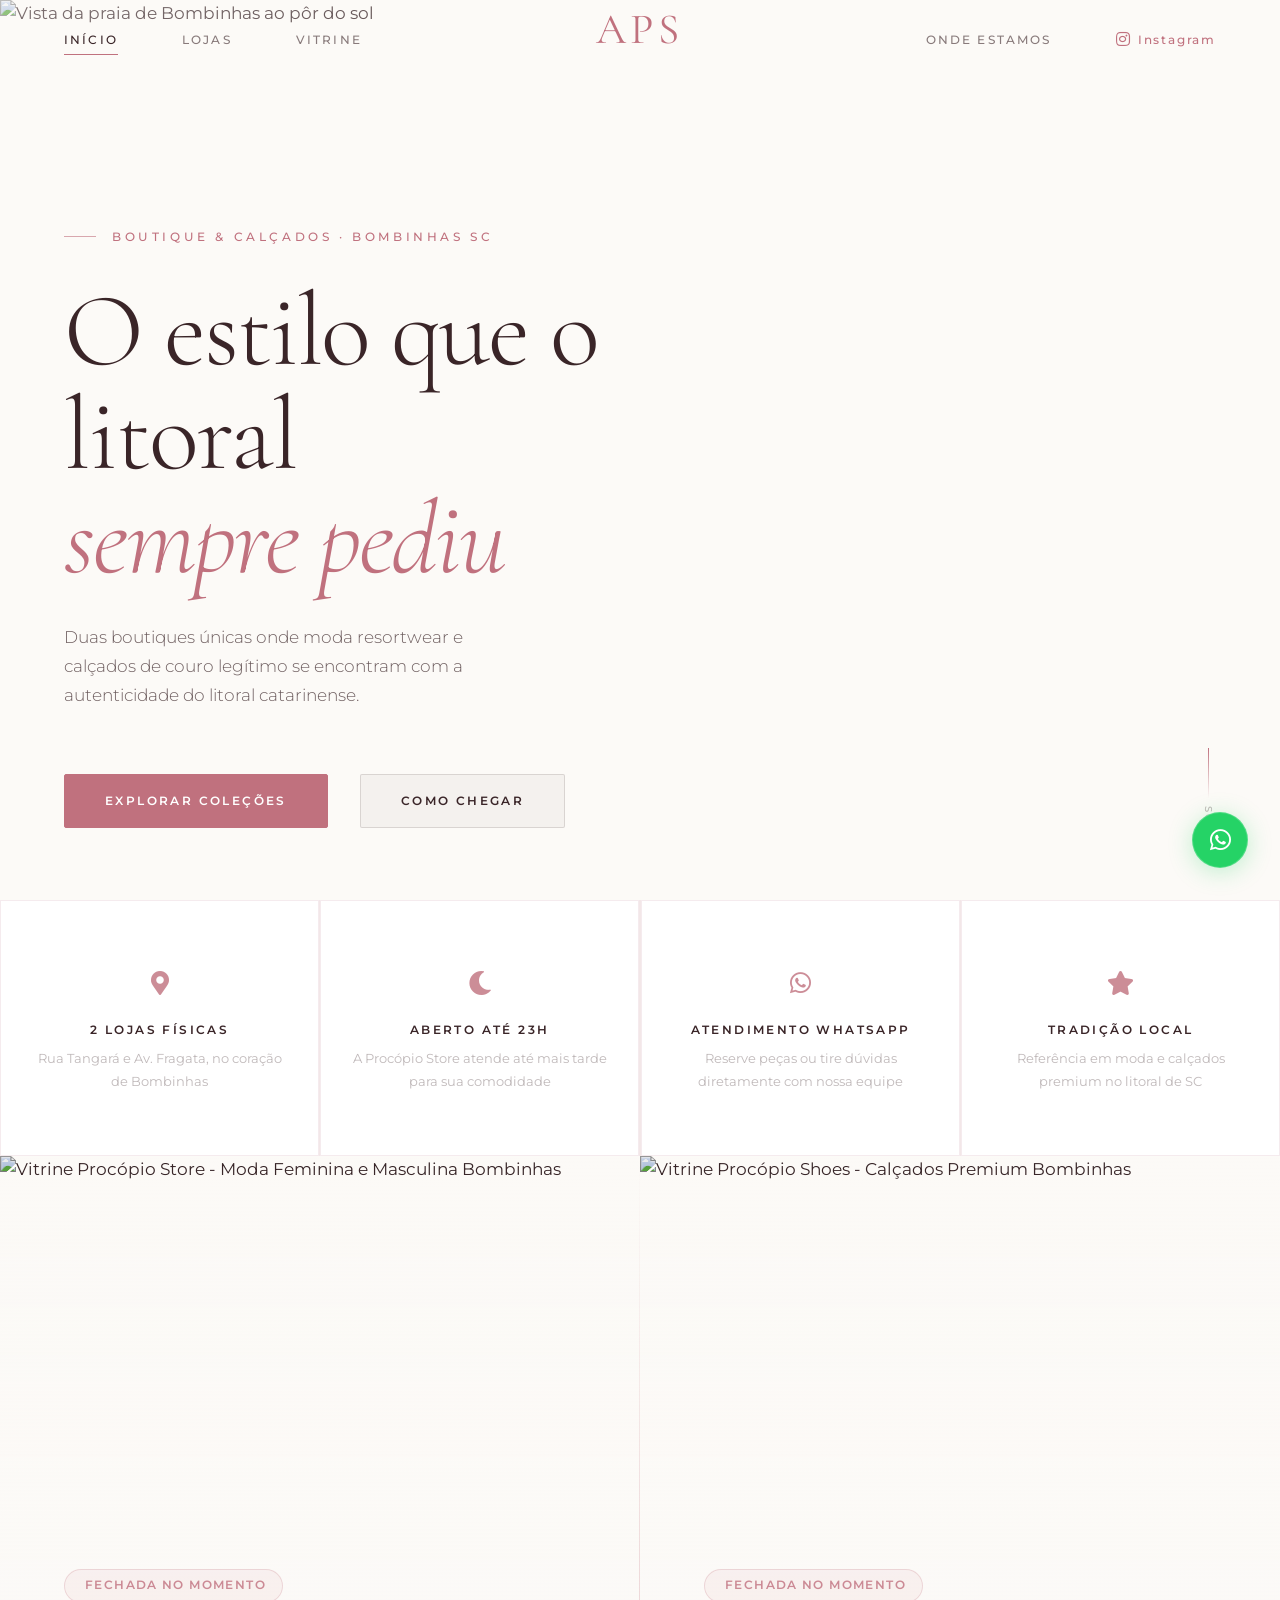
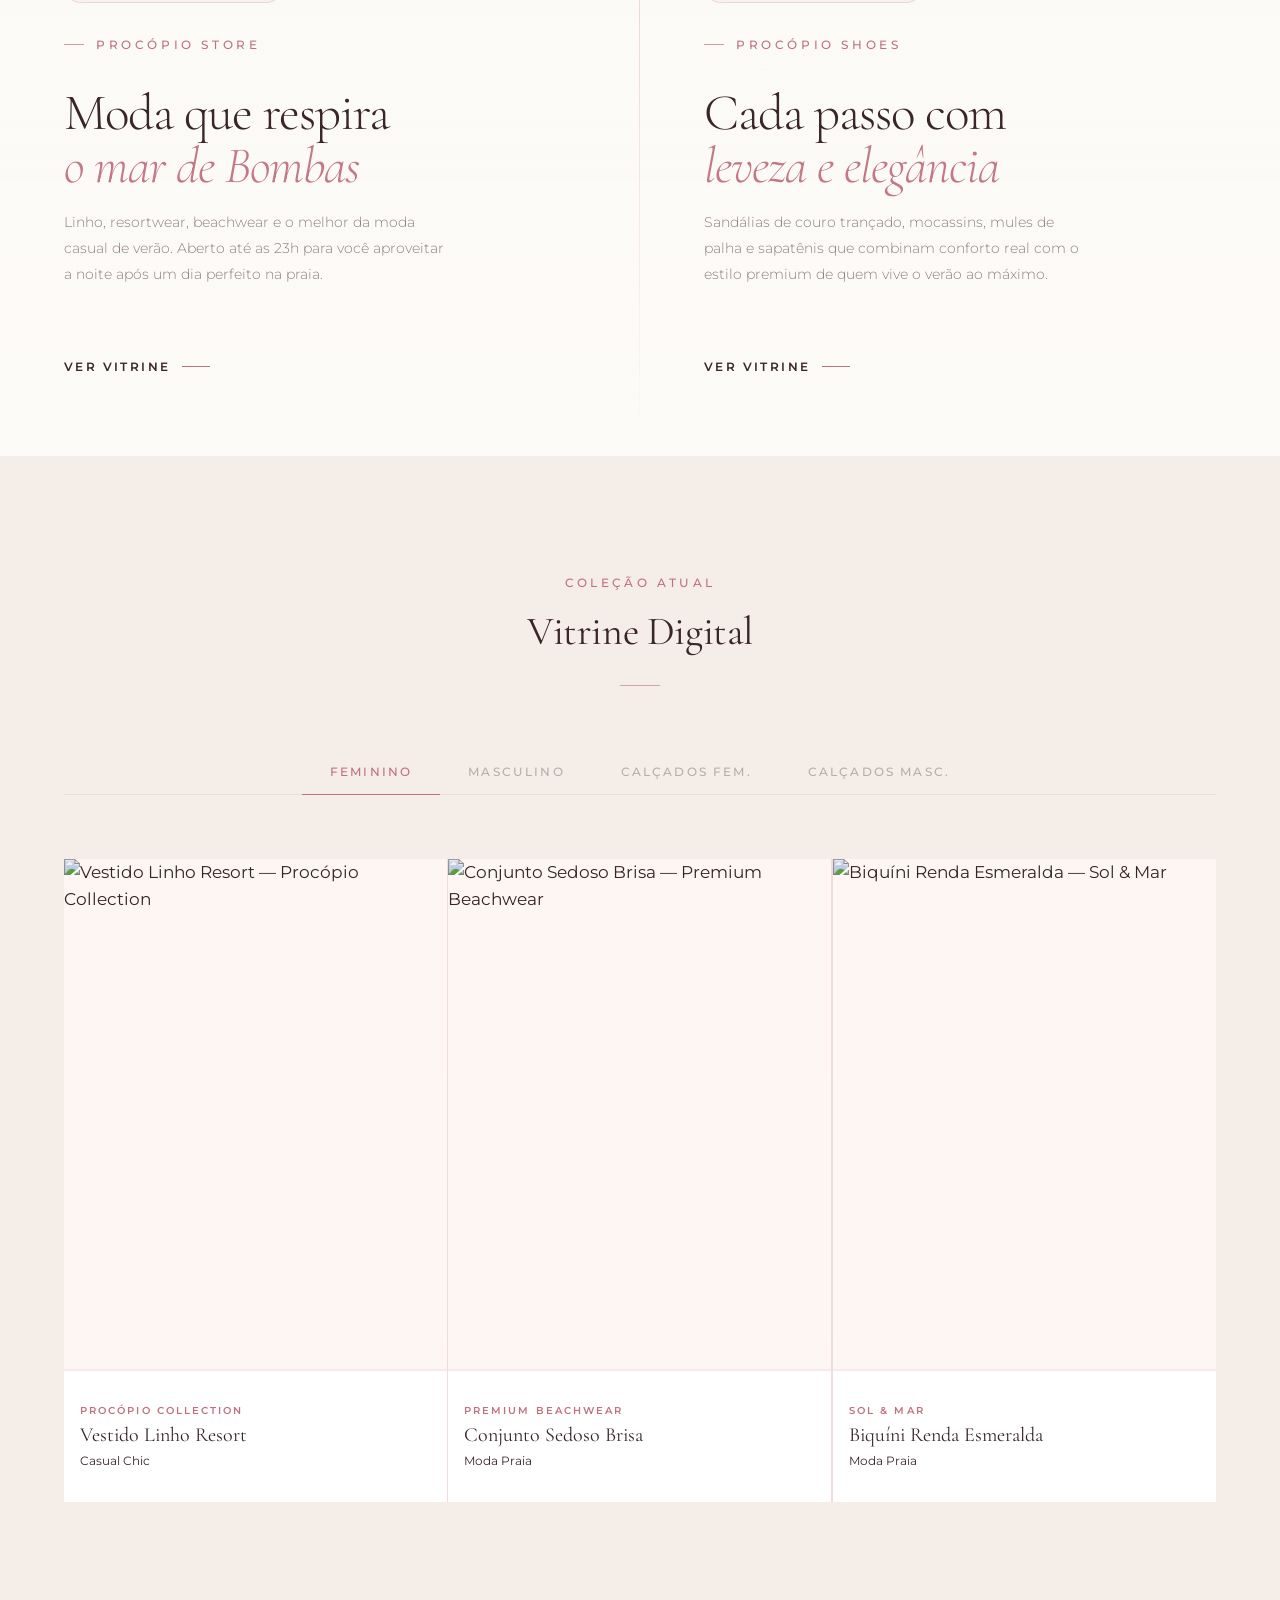
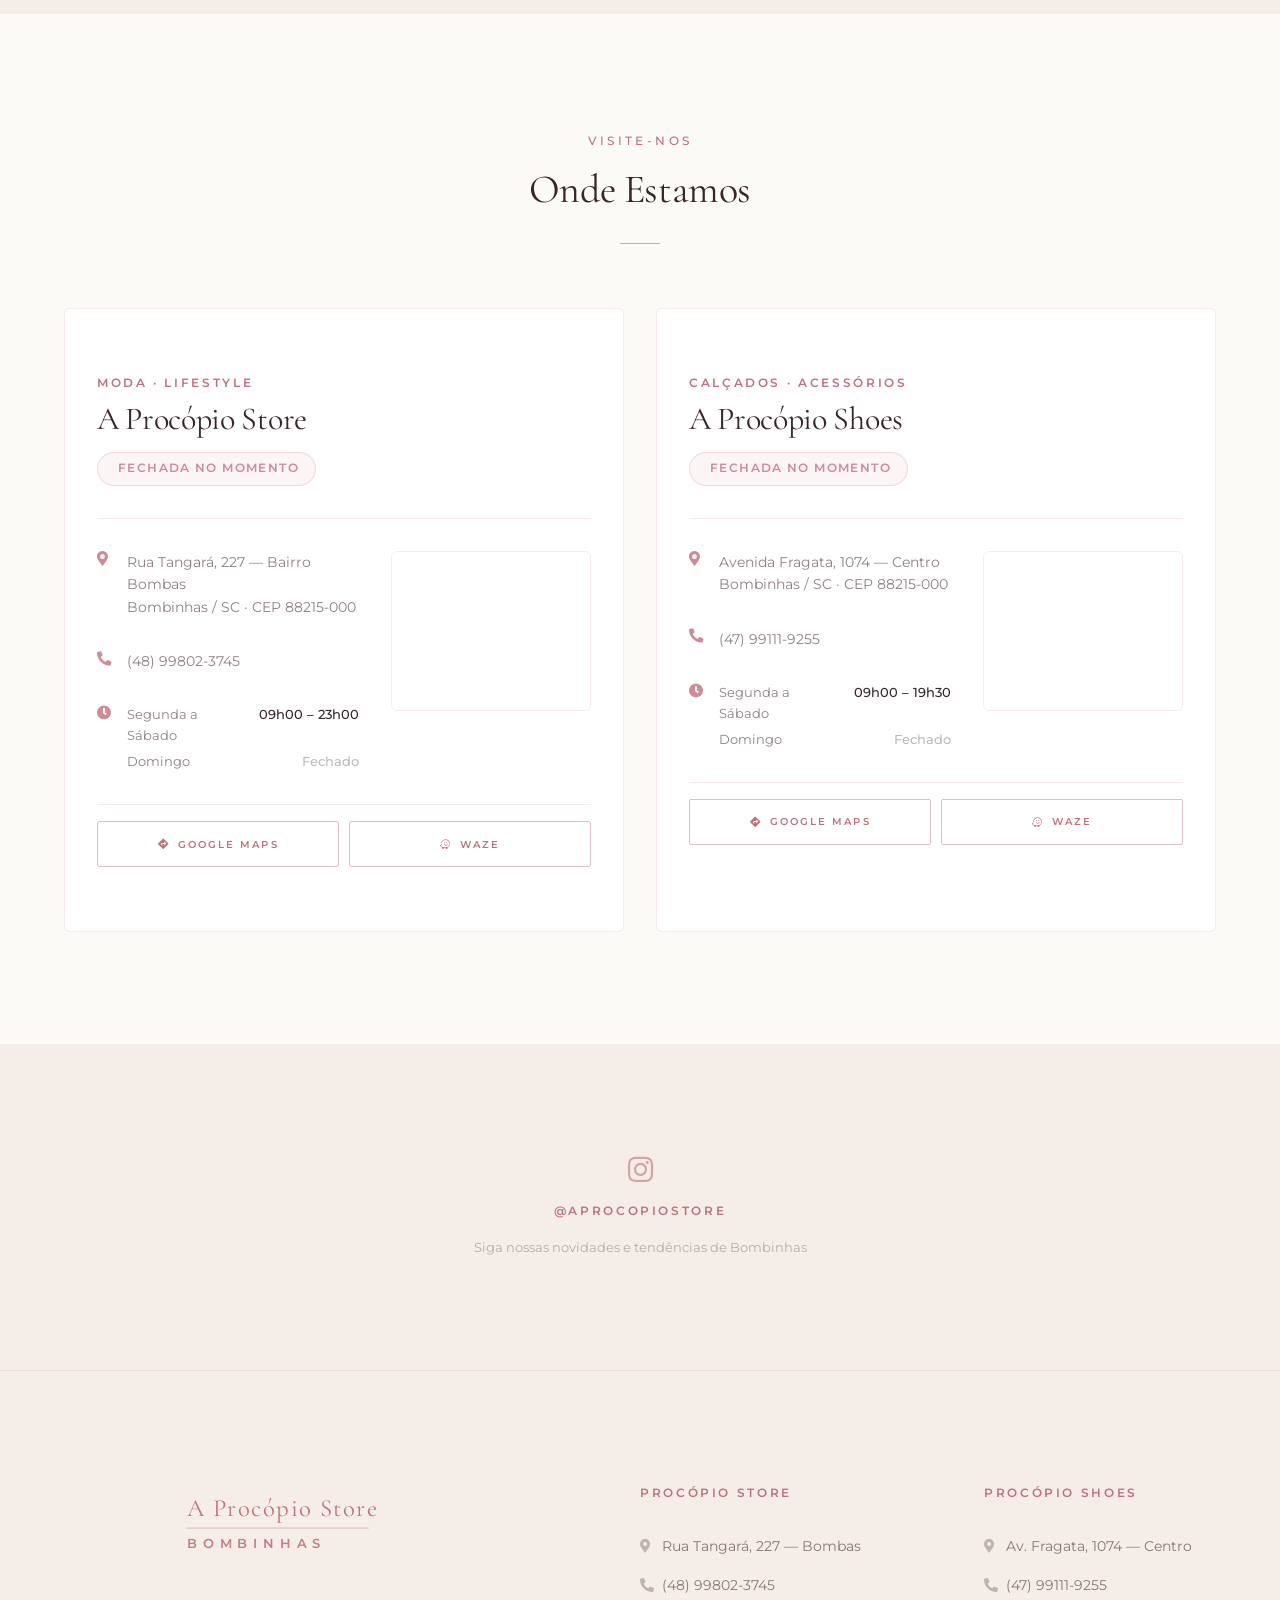
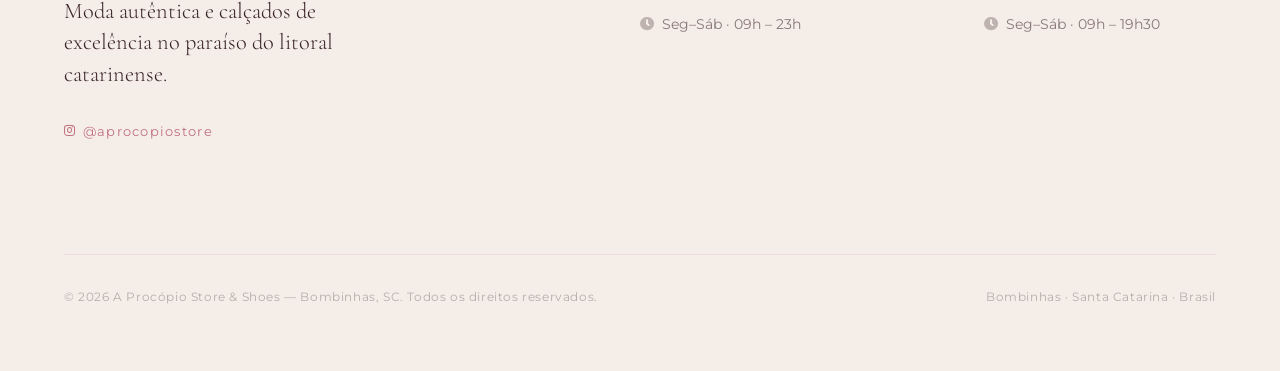
==== index.html @ 50eb635c "design: left-align footer brand logo for grid alignment consistency" ====
<!DOCTYPE html>
<html lang="pt-BR">
<head>
    <meta charset="UTF-8">
    <meta name="viewport" content="width=device-width, initial-scale=1.0">

    <!-- Segurança -->
    <meta http-equiv="X-Content-Type-Options" content="nosniff">
    <meta http-equiv="X-Frame-Options" content="DENY">

    <title>A Procópio | Moda & Calçados Premium — Bombinhas SC</title>
    <meta name="description" content="A Procópio Store e Procópio Shoes. As boutiques mais autênticas de Bombinhas/SC com moda resortwear, calçados de couro e atendimento humanizado.">
    <meta name="keywords" content="loja de roupas bombinhas, calçados bombinhas, moda praia bombas, boutique bombinhas sc, procopio store, procopio shoes">
    <link rel="canonical" href="https://aprocopio.com.br/">

    <!-- Open Graph -->
    <meta property="og:type" content="website">
    <meta property="og:url" content="https://aprocopio.com.br/">
    <meta property="og:title" content="A Procópio | Moda & Calçados Premium — Bombinhas SC">
    <meta property="og:description" content="Boutiques A Procópio Store e Shoes em Bombinhas SC. Moda resortwear, calçados de couro e atendimento de excelência.">
    <meta property="og:image" content="https://aprocopio.com.br/assets/images/og-share.jpg">
    <meta property="og:locale" content="pt_BR">
    <meta name="twitter:card" content="summary_large_image">

    <!-- Google Fonts — Pré-conexão para velocidade máxima -->
    <link rel="preconnect" href="https://fonts.googleapis.com">
    <link rel="preconnect" href="https://fonts.gstatic.com" crossorigin>
    <link href="https://fonts.googleapis.com/css2?family=Cormorant+Garamond:ital,wght@0,300;0,400;0,500;0,600;1,300;1,400&family=Montserrat:wght@300;400;500;600;700&display=swap" rel="stylesheet">

    <!-- FontAwesome Ícones -->
    <link rel="stylesheet" href="https://use.fontawesome.com/releases/v5.15.4/css/all.css" crossorigin="anonymous">

    <!-- Design System Modular -->
    <link rel="stylesheet" href="./css/variables.css">
    <link rel="stylesheet" href="./css/base.css">
    <link rel="stylesheet" href="./css/layout.css">
    <link rel="stylesheet" href="./css/components.css">
    <link rel="stylesheet" href="./css/animations.css">
</head>

<body>

    <!-- ============================================
         HEADER — Centrado, refinado, blur ao rolar
         ============================================ -->
    <header class="site-header" id="site-header">
        <div class="header-inner">

            <!-- Nav Esquerda -->
            <nav class="nav-left" aria-label="Menu Principal">
                <a href="#inicio"    class="nav-link active">Início</a>
                <a href="#lojas"     class="nav-link">Lojas</a>
                <a href="#vitrine"   class="nav-link">Vitrine</a>
            </nav>

            <!-- Logo Central APS -->
            <div class="logo-wrap">
                <a href="#inicio" aria-label="A Procópio — Página Inicial">
                    <svg class="logo-svg-mark" viewBox="0 0 220 70" fill="none" xmlns="http://www.w3.org/2000/svg">
                        <!-- Monograma APS refinado com serifas -->
                        <text x="50%" y="35"
                              font-family="'Cormorant Garamond', Georgia, serif"
                              font-size="58"
                              font-weight="400"
                              fill="#c0717e"
                              letter-spacing="6"
                              text-anchor="middle"
                              dominant-baseline="middle">APS</text>
                    </svg>
                </a>
            </div>

            <!-- Nav Direita -->
            <div class="nav-right">
                <a href="#onde-estamos" class="nav-link">Onde Estamos</a>
                <a href="https://www.instagram.com/aprocopiostore"
                   target="_blank"
                   rel="noopener noreferrer"
                   class="nav-instagram">
                    <i class="fab fa-instagram"></i> Instagram
                </a>
            </div>

            <!-- Botão Menu Mobile -->
            <button class="mobile-toggle" id="mobile-toggle" aria-label="Abrir menu">
                <i class="fas fa-bars"></i>
            </button>
        </div>
    </header>

    <!-- Drawer Mobile -->
    <div class="mobile-drawer" id="mobile-drawer" role="dialog" aria-modal="true">
        <a href="#inicio"         class="nav-link">Início</a>
        <a href="#lojas"          class="nav-link">Lojas</a>
        <a href="#vitrine"        class="nav-link">Vitrine</a>
        <a href="#onde-estamos"   class="nav-link">Onde Estamos</a>
        <a href="https://www.instagram.com/aprocopiostore"
           target="_blank" rel="noopener noreferrer"
           class="nav-link" style="color: var(--c-gold);">
            <i class="fab fa-instagram"></i> Instagram
        </a>
    </div>

    <main>

        <!-- ============================================
             HERO FULLSCREEN EDITORIAL
             ============================================ -->
        <section class="hero" id="inicio">
            <div class="hero-media" aria-hidden="true">
                <img src="https://images.unsplash.com/photo-1507525428034-b723cf961d3e?q=80&w=1800&auto=format&fit=crop"
                     alt="Vista da praia de Bombinhas ao pôr do sol"
                     loading="eager"
                     fetchpriority="high">
            </div>
            <div class="hero-vignette" aria-hidden="true"></div>

            <div class="hero-content">
                <div class="hero-eyebrow">
                    Boutique & Calçados · Bombinhas SC
                </div>
                <h1 class="hero-heading">
                    O estilo que o litoral<br>
                    <em>sempre pediu</em>
                </h1>
                <p class="hero-sub">
                    Duas boutiques únicas onde moda resortwear e calçados de couro legítimo se encontram com a autenticidade do litoral catarinense.
                </p>
                <div class="hero-actions">
                    <a href="#lojas" class="btn btn-gold">Explorar Coleções</a>
                    <a href="#onde-estamos" class="btn btn-glass">Como Chegar</a>
                </div>
            </div>

            <!-- Scroll indicator -->
            <div class="hero-scroll" aria-hidden="true">
                <div class="hero-scroll-line"></div>
                <span>Scroll</span>
            </div>
        </section>

        <!-- ============================================
             STRIP DE DIFERENCIAIS
             ============================================ -->
        <div class="about-strip" role="list">
            <div class="about-item reveal" role="listitem">
                <div class="about-icon"><i class="fas fa-map-marker-alt"></i></div>
                <div class="about-label">2 Lojas Físicas</div>
                <div class="about-text">Rua Tangará e Av. Fragata, no coração de Bombinhas</div>
            </div>
            <div class="about-item reveal reveal-delay-1" role="listitem">
                <div class="about-icon"><i class="fas fa-moon"></i></div>
                <div class="about-label">Aberto até 23h</div>
                <div class="about-text">A Procópio Store atende até mais tarde para sua comodidade</div>
            </div>
            <div class="about-item reveal reveal-delay-2" role="listitem">
                <div class="about-icon"><i class="fab fa-whatsapp"></i></div>
                <div class="about-label">Atendimento WhatsApp</div>
                <div class="about-text">Reserve peças ou tire dúvidas diretamente com nossa equipe</div>
            </div>
            <div class="about-item reveal reveal-delay-3" role="listitem">
                <div class="about-icon"><i class="fas fa-star"></i></div>
                <div class="about-label">Tradição Local</div>
                <div class="about-text">Referência em moda e calçados premium no litoral de SC</div>
            </div>
        </div>

        <!-- ============================================
             MOSAICO — SELETOR DE LOJAS
             ============================================ -->
        <section id="lojas" aria-label="Nossas Lojas">
            <div class="mosaic">

                <!-- Procópio Store (Roupas) -->
                <div class="mosaic-panel" id="mosaic-store" tabindex="0" role="button"
                     aria-label="Acessar Procópio Store - Moda">
                    <div class="mosaic-panel-bg">
                        <img src="https://images.unsplash.com/photo-1558769132-cb1aea458c5e?q=80&w=1200&auto=format&fit=crop"
                             alt="Vitrine Procópio Store - Moda Feminina e Masculina Bombinhas"
                             loading="lazy">
                    </div>
                    <div class="mosaic-gradient" aria-hidden="true"></div>

                    <div class="mosaic-body">
                        <div class="status-wrap">
                            <div id="store-status-badge" class="status-badge closed">
                                <span class="status-dot"></span>
                                <span>Carregando...</span>
                            </div>
                        </div>
                        <div class="mosaic-store-name">Procópio Store</div>
                        <h2 class="mosaic-headline">
                            Moda que respira<br><em>o mar de Bombas</em>
                        </h2>
                        <p class="mosaic-desc">
                            Linho, resortwear, beachwear e o melhor da moda casual de verão. Aberto até as 23h para você aproveitar a noite após um dia perfeito na praia.
                        </p>
                        <a href="#vitrine" class="mosaic-cta">
                            Ver Vitrine
                            <span class="cta-line" aria-hidden="true"></span>
                        </a>
                    </div>
                </div>

                <!-- Procópio Shoes (Sapatos) -->
                <div class="mosaic-panel" id="mosaic-shoes" tabindex="0" role="button"
                     aria-label="Acessar Procópio Shoes - Calçados">
                    <div class="mosaic-panel-bg">
                        <img src="https://images.unsplash.com/photo-1543163521-1bf539c55dd2?q=80&w=1200&auto=format&fit=crop"
                             alt="Vitrine Procópio Shoes - Calçados Premium Bombinhas"
                             loading="lazy">
                    </div>
                    <div class="mosaic-gradient" aria-hidden="true"></div>

                    <div class="mosaic-body">
                        <div class="status-wrap">
                            <div id="shoes-status-badge" class="status-badge closed">
                                <span class="status-dot"></span>
                                <span>Carregando...</span>
                            </div>
                        </div>
                        <div class="mosaic-store-name">Procópio Shoes</div>
                        <h2 class="mosaic-headline">
                            Cada passo com<br><em>leveza e elegância</em>
                        </h2>
                        <p class="mosaic-desc">
                            Sandálias de couro trançado, mocassins, mules de palha e sapatênis que combinam conforto real com o estilo premium de quem vive o verão ao máximo.
                        </p>
                        <a href="#vitrine" class="mosaic-cta">
                            Ver Vitrine
                            <span class="cta-line" aria-hidden="true"></span>
                        </a>
                    </div>
                </div>

            </div>
        </section>

        <!-- ============================================
             LOOKBOOK — VITRINE DIGITAL
             ============================================ -->
        <section class="section bg-alt" id="vitrine">
            <div class="container">
                <div class="section-header reveal">
                    <span class="eyebrow">Coleção Atual</span>
                    <h2 class="section-title">Vitrine Digital</h2>
                    <span class="gold-line"></span>
                </div>

                <div class="lookbook-tabs" role="tablist" aria-label="Filtros de Coleção">
                    <button class="tab-btn active" data-filter="Feminino"          role="tab" aria-selected="true">Feminino</button>
                    <button class="tab-btn"         data-filter="Masculino"         role="tab" aria-selected="false">Masculino</button>
                    <button class="tab-btn"         data-filter="Calçados Femininos" role="tab" aria-selected="false">Calçados Fem.</button>
                    <button class="tab-btn"         data-filter="Calçados Masculinos" role="tab" aria-selected="false">Calçados Masc.</button>
                </div>

                <div class="lookbook-grid" id="lookbook-grid" role="list">
                    <p class="grid-empty">Carregando vitrine...</p>
                </div>
            </div>
        </section>

        <!-- ============================================
             LOCALIZAÇÃO & ROTAS GPS
             ============================================ -->
        <section class="section" id="onde-estamos">
            <div class="container">
                <div class="section-header reveal">
                    <span class="eyebrow">Visite-nos</span>
                    <h2 class="section-title">Onde Estamos</h2>
                    <span class="gold-line"></span>
                </div>

                <div class="location-grid">

                    <!-- Card Procópio Store -->
                    <div class="location-card reveal-left">
                        <div class="location-header">
                            <span class="location-type">Moda · Lifestyle</span>
                            <h3 class="location-name">A Procópio Store</h3>
                            <div id="footer-store-badge" class="status-badge closed" style="width: fit-content; margin-top: 0.5rem;">
                                <span class="status-dot"></span><span>Carregando...</span>
                            </div>
                        </div>

                        <div class="location-body">
                            <div class="location-info">
                                <div class="location-detail">
                                    <i class="fas fa-map-marker-alt icon"></i>
                                    <span>Rua Tangará, 227 — Bairro Bombas<br>Bombinhas / SC · CEP 88215-000</span>
                                </div>

                                <div class="location-detail">
                                    <i class="fas fa-phone-alt icon"></i>
                                    <span>(48) 99802-3745</span>
                                </div>

                                <div class="location-detail">
                                    <i class="fas fa-clock icon"></i>
                                    <div>
                                        <div class="hours-grid">
                                            <span class="hours-day">Segunda a Sábado</span>
                                            <span class="hours-time">09h00 – 23h00</span>
                                            <span class="hours-day">Domingo</span>
                                            <span class="hours-time closed-day">Fechado</span>
                                        </div>
                                    </div>
                                </div>
                            </div>

                            <div class="location-map">
                                <iframe 
                                    src="https://maps.google.com/maps?q=Rua%20Tangará%20227%20Bombinhas%20SC&t=&z=16&ie=UTF8&iwloc=&output=embed" 
                                    width="100%" 
                                    height="100%" 
                                    style="border:0;" 
                                    allowfullscreen="" 
                                    loading="lazy" 
                                    referrerpolicy="no-referrer-when-downgrade">
                                </iframe>
                            </div>
                        </div>

                        <div class="location-actions">
                            <a href="https://maps.google.com/?q=Rua+Tangará+227+Bombinhas+SC"
                               target="_blank" rel="noopener noreferrer" class="btn btn-ghost">
                                <i class="fas fa-directions"></i> Google Maps
                            </a>
                            <a href="https://waze.com/ul?q=Rua+Tangara+227+Bombinhas+SC"
                               target="_blank" rel="noopener noreferrer" class="btn btn-ghost">
                                <i class="fab fa-waze"></i> Waze
                            </a>
                        </div>
                    </div>

                    <!-- Card Procópio Shoes -->
                    <div class="location-card reveal-right">
                        <div class="location-header">
                            <span class="location-type">Calçados · Acessórios</span>
                            <h3 class="location-name">A Procópio Shoes</h3>
                            <div id="footer-shoes-badge" class="status-badge closed" style="width: fit-content; margin-top: 0.5rem;">
                                <span class="status-dot"></span><span>Carregando...</span>
                            </div>
                        </div>

                        <div class="location-body">
                            <div class="location-info">
                                <div class="location-detail">
                                    <i class="fas fa-map-marker-alt icon"></i>
                                    <span>Avenida Fragata, 1074 — Centro<br>Bombinhas / SC · CEP 88215-000</span>
                                </div>

                                <div class="location-detail">
                                    <i class="fas fa-phone-alt icon"></i>
                                    <span>(47) 99111-9255</span>
                                </div>

                                <div class="location-detail">
                                    <i class="fas fa-clock icon"></i>
                                    <div>
                                        <div class="hours-grid">
                                            <span class="hours-day">Segunda a Sábado</span>
                                            <span class="hours-time">09h00 – 19h30</span>
                                            <span class="hours-day">Domingo</span>
                                            <span class="hours-time closed-day">Fechado</span>
                                        </div>
                                    </div>
                                </div>
                            </div>

                            <div class="location-map">
                                <iframe 
                                    src="https://maps.google.com/maps?q=Avenida%20Fragata%201074%20Bombinhas%20SC&t=&z=16&ie=UTF8&iwloc=&output=embed" 
                                    width="100%" 
                                    height="100%" 
                                    style="border:0;" 
                                    allowfullscreen="" 
                                    loading="lazy" 
                                    referrerpolicy="no-referrer-when-downgrade">
                                </iframe>
                            </div>
                        </div>

                        <div class="location-actions">
                            <a href="https://maps.google.com/?q=Avenida+Fragata+1074+Bombinhas+SC"
                               target="_blank" rel="noopener noreferrer" class="btn btn-ghost">
                                <i class="fas fa-directions"></i> Google Maps
                            </a>
                            <a href="https://waze.com/ul?q=Avenida+Fragata+1074+Bombinhas+SC"
                               target="_blank" rel="noopener noreferrer" class="btn btn-ghost">
                                <i class="fab fa-waze"></i> Waze
                            </a>
                        </div>
                    </div>

                </div>
            </div>
        </section>

        <!-- ============================================
             INSTAGRAM STRIP
             ============================================ -->
        <div class="insta-strip bg-alt reveal">
            <i class="fab fa-instagram" style="font-size:1.8rem; color: var(--c-gold); opacity:0.6;"></i>
            <a href="https://www.instagram.com/aprocopiostore"
               target="_blank" rel="noopener noreferrer">
                @aprocopiostore
            </a>
            <span class="insta-handle">Siga nossas novidades e tendências de Bombinhas</span>
        </div>

    </main>

    <!-- ============================================
         FOOTER DE GRIFE
         ============================================ -->
    <footer class="site-footer">
        <div class="container">
            <div class="footer-grid">

                <div class="footer-brand">
                    <svg viewBox="0 0 300 110" style="height:80px;width:auto;" fill="none" xmlns="http://www.w3.org/2000/svg">
                        <text x="0" y="45" font-family="'Cormorant Garamond', Georgia, serif" font-size="34" font-weight="400" fill="#c0717e" letter-spacing="2" text-anchor="start">A Procópio Store</text>
                        <line x1="0" y1="62" x2="250" y2="62" stroke="#c0717e" stroke-width="1.2" opacity="0.5"/>
                        <text x="0" y="90" font-family="'Montserrat', sans-serif" font-size="18" font-weight="600" fill="#c0717e" letter-spacing="8" text-anchor="start" opacity="0.9">BOMBINHAS</text>
                    </svg>
                    <p class="footer-tagline">
                        Moda autêntica e calçados de excelência no paraíso do litoral catarinense.
                    </p>
                    <a href="https://www.instagram.com/aprocopiostore" target="_blank" rel="noopener noreferrer"
                       style="color: var(--c-gold); font-size:0.8rem; letter-spacing:0.1em; display:flex; align-items:center; gap:0.4rem;">
                        <i class="fab fa-instagram"></i> @aprocopiostore
                    </a>
                </div>

                <div>
                    <div class="footer-col-title">Procópio Store</div>
                    <ul class="footer-links">
                        <li><a href="#"><i class="fas fa-map-marker-alt" style="opacity:0.5;width:14px;"></i> Rua Tangará, 227 — Bombas</a></li>
                        <li><a href="#"><i class="fas fa-phone-alt" style="opacity:0.5;width:14px;"></i> (48) 99802-3745</a></li>
                        <li><a href="#"><i class="fas fa-clock" style="opacity:0.5;width:14px;"></i> Seg–Sáb · 09h – 23h</a></li>
                    </ul>
                </div>

                <div>
                    <div class="footer-col-title">Procópio Shoes</div>
                    <ul class="footer-links">
                        <li><a href="#"><i class="fas fa-map-marker-alt" style="opacity:0.5;width:14px;"></i> Av. Fragata, 1074 — Centro</a></li>
                        <li><a href="#"><i class="fas fa-phone-alt" style="opacity:0.5;width:14px;"></i> (47) 99111-9255</a></li>
                        <li><a href="#"><i class="fas fa-clock" style="opacity:0.5;width:14px;"></i> Seg–Sáb · 09h – 19h30</a></li>
                    </ul>
                </div>

            </div>

            <div class="footer-bottom">
                <span class="footer-copy">&copy; 2026 A Procópio Store & Shoes — Bombinhas, SC. Todos os direitos reservados.</span>
                <span class="footer-copy">Bombinhas · Santa Catarina · Brasil</span>
            </div>
        </div>
    </footer>

    <!-- WhatsApp FAB flutuante -->
    <a id="wpp-fab" class="whatsapp-fab" aria-label="Falar no WhatsApp" title="Falar conosco">
        <i class="fab fa-whatsapp"></i>
    </a>

    <!-- Dados Estruturados JSON-LD -->
    <script type="application/ld+json">
    [{
        "@context": "https://schema.org",
        "@type": "ClothingStore",
        "name": "A Procópio Store",
        "url": "https://aprocopio.com.br",
        "telephone": "+55-48-99802-3745",
        "image": "https://aprocopio.com.br/assets/images/og-share.jpg",
        "address": {
            "@type": "PostalAddress",
            "streetAddress": "Rua Tangará, 227",
            "addressLocality": "Bombinhas",
            "addressRegion": "SC",
            "postalCode": "88215-000",
            "addressCountry": "BR"
        },
        "geo": { "@type": "GeoCoordinates", "latitude": -27.14811, "longitude": -48.50821 },
        "openingHoursSpecification": [{
            "@type": "OpeningHoursSpecification",
            "dayOfWeek": ["Monday","Tuesday","Wednesday","Thursday","Friday","Saturday"],
            "opens": "09:00", "closes": "23:00"
        }],
        "sameAs": "https://www.instagram.com/aprocopiostore"
    },
    {
        "@context": "https://schema.org",
        "@type": "ShoeStore",
        "name": "A Procópio Shoes",
        "url": "https://aprocopio.com.br",
        "telephone": "+55-47-99111-9255",
        "image": "https://aprocopio.com.br/assets/images/og-share.jpg",
        "address": {
            "@type": "PostalAddress",
            "streetAddress": "Avenida Fragata, 1074",
            "addressLocality": "Bombinhas",
            "addressRegion": "SC",
            "postalCode": "88215-000",
            "addressCountry": "BR"
        },
        "geo": { "@type": "GeoCoordinates", "latitude": -27.15243, "longitude": -48.51478 },
        "openingHoursSpecification": [{
            "@type": "OpeningHoursSpecification",
            "dayOfWeek": ["Monday","Tuesday","Wednesday","Thursday","Friday","Saturday"],
            "opens": "09:00", "closes": "19:30"
        }]
    }]
    </script>

    <script type="module" src="./js/app.js"></script>

    <!-- FAB WhatsApp: escolhe a loja mais próxima (Shoes encerra antes) -->
    <script type="module">
        import { buildSecureWhatsAppLink } from './js/security.js';
        const fab = document.getElementById('wpp-fab');
        if (fab) {
            const now = new Date();
            const hour = parseInt(now.toLocaleTimeString('pt-BR', { timeZone: 'America/Sao_Paulo', hour: '2-digit', hour12: false }));
            const storeType = (hour >= 19 && hour < 23) ? 'store' : 'shoes';
            const msg = 'Olá! Vi o site da Procópio e gostaria de mais informações. 😊';
            fab.href = buildSecureWhatsAppLink(storeType, msg);
            fab.target = '_blank';
            fab.rel = 'noopener noreferrer';
        }
    </script>
</body>
</html>
---- css/variables.css ----
/**
 * Design System V3 — A Procópio
 * Estética Litorânea de Grife: Dusty Rose · Sage Green · Warm Ivory
 * Inspirado na fachada da loja física em Bombinhas/SC
 */
:root {
    /* Paleta de Fundo — Linho & Areia Fina */
    --c-bg:          #fcfaf7;
    --c-bg-alt:      #f5ede8;
    --c-surface:     #ffffff;
    --c-surface-2:   #fdf6f2;

    /* Bordas suaves em rosado */
    --c-border:      rgba(200, 147, 160, 0.18);
    --c-border-hover:rgba(200, 147, 160, 0.55);

    /* Dusty Rose — Cor Primária da Fachada */
    --c-gold:        #c0717e;
    --c-gold-light:  #d4909c;
    --c-gold-dim:    rgba(192, 113, 126, 0.08);
    --c-gold-mid:    rgba(192, 113, 126, 0.18);

    /* Sage Green — Cor da Logomarca (Alecrim) */
    --c-sage:        #4a7c67;
    --c-sage-light:  #62a085;
    --c-sage-dim:    rgba(74, 124, 103, 0.10);

    /* Texto — Vinho-Cacau de Luxo */
    --c-text:        #3a2528;
    --c-text-muted:  rgba(58, 37, 40, 0.58);
    --c-text-faint:  rgba(58, 37, 40, 0.32);

    /* Typo */
    --f-display: 'Cormorant Garamond', Georgia, serif;
    --f-ui:      'Montserrat', system-ui, sans-serif;

    /* Escala fluida */
    --t-hero:   clamp(3.5rem, 7vw + 1rem, 6.5rem);
    --t-h1:     clamp(2.4rem, 4vw + 1rem, 4rem);
    --t-h2:     clamp(1.8rem, 2.5vw + 0.5rem, 2.8rem);
    --t-h3:     clamp(1.3rem, 1.5vw + 0.5rem, 1.8rem);
    --t-lead:   clamp(0.9rem, 0.8vw + 0.4rem, 1.05rem);
    --t-label:  clamp(0.65rem, 0.4vw + 0.5rem, 0.75rem);

    /* Espaçamento (Golden Ratio) */
    --s-2xs: 0.25rem;
    --s-xs:  0.5rem;
    --s-sm:  1rem;
    --s-md:  2rem;
    --s-lg:  4rem;
    --s-xl:  7rem;
    --s-2xl: 12rem;

    /* Bordas */
    --r-sm: 2px;
    --r-md: 6px;
    --r-pill: 100px;

    /* Sombras — Suaves e Rosadas */
    --shadow-gold:  0 0 0 1px rgba(192,113,126,0.12), 0 24px 48px -12px rgba(58,37,40,0.12);
    --shadow-card:  0 2px 40px rgba(58,37,40,0.08);
    --shadow-deep:  0 32px 64px -16px rgba(58,37,40,0.18);

    /* Vidro Claro Litorâneo */
    --glass:        blur(18px) saturate(1.6);
    --glass-light:  blur(10px) saturate(1.3);
    --glass-bg:     rgba(252, 250, 247, 0.88);
    --glass-border: rgba(192, 113, 126, 0.20);

    /* Transições */
    --ease-out:  cubic-bezier(0.16, 1, 0.3, 1);
    --ease-in-out: cubic-bezier(0.45, 0, 0.55, 1);
    --dur-fast:  0.25s;
    --dur-mid:   0.5s;
    --dur-slow:  0.85s;
}
---- css/base.css ----
/**
 * Base V2 — A Procópio
 * Resets elegantes, fundação tipográfica e sistema de botões premium
 */
*, *::before, *::after {
    box-sizing: border-box;
    margin: 0;
    padding: 0;
}

html {
    font-size: 16px;
    scroll-behavior: smooth;
    overflow-x: hidden;
    background-color: var(--c-bg);
    color-scheme: light;
}

body {
    font-family: var(--f-ui);
    font-size: var(--t-lead);
    font-weight: 400;
    line-height: 1.65;
    color: var(--c-text);
    background-color: var(--c-bg);
    overflow-x: hidden;
    -webkit-font-smoothing: antialiased;
    -moz-osx-font-smoothing: grayscale;
    text-rendering: optimizeLegibility;
}

/* Seleção de Texto */
::selection {
    background: rgba(192, 113, 126, 0.20);
    color: var(--c-gold);
}

/* Barra de Rolagem Minimalista */
::-webkit-scrollbar { width: 4px; }
::-webkit-scrollbar-track { background: var(--c-bg-alt); }
::-webkit-scrollbar-thumb { background: var(--c-border-hover); border-radius: 2px; }
::-webkit-scrollbar-thumb:hover { background: var(--c-gold); }

/* Tipografia */
h1, h2, h3, h4, h5 {
    font-family: var(--f-display);
    font-weight: 400;
    line-height: 1.1;
    letter-spacing: -0.01em;
    color: var(--c-text);
}

h1 { font-size: var(--t-h1); }
h2 { font-size: var(--t-h2); }
h3 { font-size: var(--t-h3); }

p { color: var(--c-text-muted); }
a { color: inherit; text-decoration: none; transition: color var(--dur-fast) var(--ease-out); }
img { max-width: 100%; display: block; height: auto; }

/* Containers */
.container {
    width: 100%;
    max-width: 1440px;
    margin: 0 auto;
    padding: 0 clamp(1.5rem, 5vw, 5rem);
}

.container-narrow {
    width: 100%;
    max-width: 900px;
    margin: 0 auto;
    padding: 0 clamp(1.5rem, 5vw, 5rem);
}

/* Label Eyebrow (texto pequeno acima dos títulos) */
.eyebrow {
    display: inline-block;
    font-family: var(--f-ui);
    font-size: var(--t-label);
    font-weight: 500;
    letter-spacing: 0.28em;
    text-transform: uppercase;
    color: var(--c-gold);
    margin-bottom: var(--s-sm);
}

/* Divider em ouro */
.gold-line {
    display: block;
    width: 40px;
    height: 1px;
    background: var(--c-gold);
    margin: var(--s-md) auto 0 auto;
    opacity: 0.6;
}

/* === SISTEMA DE BOTÕES PREMIUM === */

.btn {
    display: inline-flex;
    align-items: center;
    justify-content: center;
    gap: 0.5rem;
    font-family: var(--f-ui);
    font-size: var(--t-label);
    font-weight: 600;
    letter-spacing: 0.2em;
    text-transform: uppercase;
    padding: 1rem 2.5rem;
    border-radius: var(--r-sm);
    border: 1px solid transparent;
    cursor: pointer;
    transition: all var(--dur-mid) var(--ease-out);
    position: relative;
    overflow: hidden;
    white-space: nowrap;
}

/* Shimmer effect */
.btn::before {
    content: '';
    position: absolute;
    top: 0;
    left: -100%;
    width: 60%;
    height: 100%;
    background: linear-gradient(90deg, transparent, rgba(255,255,255,0.08), transparent);
    transition: none;
}

.btn:hover::before {
    left: 160%;
    transition: 0.7s ease-in-out;
}

/* Botão principal: Dusty Rose sobre linho */
.btn-gold {
    background: var(--c-gold);
    color: #ffffff;
    border-color: var(--c-gold);
}

.btn-gold:hover {
    background: var(--c-gold-light);
    border-color: var(--c-gold-light);
    transform: translateY(-1px);
    box-shadow: 0 8px 24px rgba(192, 113, 126, 0.30);
}

/* Botão fantasma: Borda rosada */
.btn-ghost {
    background: transparent;
    color: var(--c-gold);
    border-color: rgba(192, 113, 126, 0.45);
}

.btn-ghost:hover {
    border-color: var(--c-gold);
    background: var(--c-gold-dim);
    transform: translateY(-1px);
}

/* Botão vidro sobre fundo claro */
.btn-glass {
    background: rgba(58, 37, 40, 0.04);
    color: var(--c-text);
    border-color: rgba(58, 37, 40, 0.14);
    backdrop-filter: var(--glass-light);
}

.btn-glass:hover {
    background: rgba(58, 37, 40, 0.08);
    border-color: rgba(58, 37, 40, 0.22);
}

/* Botão ícone (quadrado pequeno) */
.btn-icon {
    width: 44px;
    height: 44px;
    padding: 0;
    border-radius: 50%;
    font-size: 1rem;
}
---- css/layout.css ----
/**
 * Layout V2 — A Procópio
 * Cabeçalho ultra-refinado, Hero Editorial, Seções e Rodapé de Grife
 */

/* ============================================
   HEADER — Fixo, transparente, blur no scroll
   ============================================ */
.site-header {
    position: fixed;
    inset: 0 0 auto 0;
    z-index: 900;
    height: 80px;
    display: flex;
    align-items: center;
    transition:
        background var(--dur-mid) var(--ease-out),
        border-color var(--dur-mid) var(--ease-out),
        height var(--dur-mid) var(--ease-out);
    border-bottom: 1px solid transparent;
}

.site-header.scrolled {
    background: var(--glass-bg);
    backdrop-filter: var(--glass);
    -webkit-backdrop-filter: var(--glass);
    border-bottom-color: var(--glass-border);
    box-shadow: 0 1px 32px rgba(58, 37, 40, 0.07);
    height: 66px;
}

.header-inner {
    display: grid;
    grid-template-columns: 1fr auto 1fr;
    align-items: center;
    width: 100%;
    max-width: 1440px;
    margin: 0 auto;
    padding: 0 clamp(1.5rem, 5vw, 4rem);
}

/* Nav Esquerda */
.nav-left {
    display: flex;
    align-items: center;
    gap: var(--s-lg);
}

/* Logo Central */
.logo-wrap {
    display: flex;
    justify-content: center;
    align-items: center;
}

.logo-svg-mark {
    height: 52px;
    width: auto;
    transition: height var(--dur-mid) var(--ease-out), opacity var(--dur-mid);
}

.site-header.scrolled .logo-svg-mark {
    height: 42px;
}

/* Nav Direita */
.nav-right {
    display: flex;
    align-items: center;
    justify-content: flex-end;
    gap: var(--s-lg);
}

/* Links de navegação */
.nav-link {
    font-family: var(--f-ui);
    font-size: var(--t-label);
    font-weight: 500;
    letter-spacing: 0.18em;
    text-transform: uppercase;
    color: rgba(58, 37, 40, 0.60);
    position: relative;
    padding: 0.3rem 0;
    transition: color var(--dur-fast) var(--ease-out);
}

.nav-link::after {
    content: '';
    position: absolute;
    bottom: -1px;
    left: 0;
    width: 0;
    height: 1px;
    background: var(--c-gold);
    transition: width var(--dur-mid) var(--ease-out);
}

.nav-link:hover,
.nav-link.active {
    color: var(--c-text);
}

.nav-link:hover::after,
.nav-link.active::after {
    width: 100%;
}

/* Instagram no Header */
.nav-instagram {
    font-family: var(--f-ui);
    font-size: var(--t-label);
    font-weight: 500;
    letter-spacing: 0.15em;
    color: var(--c-gold);
    display: flex;
    align-items: center;
    gap: 0.4rem;
    transition: opacity var(--dur-fast);
}

.nav-instagram:hover { opacity: 0.7; }
.nav-instagram i { font-size: 1rem; }

/* Mobile toggle */
.mobile-toggle {
    display: none;
    background: none;
    border: none;
    color: var(--c-text);
    font-size: 1.3rem;
    cursor: pointer;
    padding: 0.5rem;
    transition: color var(--dur-fast);
}

.mobile-toggle:hover { color: var(--c-gold); }

/* ============================================
   HERO EDITORIAL FULLSCREEN
   ============================================ */
.hero {
    position: relative;
    height: 100svh;
    min-height: 600px;
    display: flex;
    align-items: flex-end;
    overflow: hidden;
}

.hero-media {
    position: absolute;
    inset: 0;
    z-index: 0;
}

.hero-media img {
    width: 100%;
    height: 100%;
    object-fit: cover;
    object-position: center 30%;
    filter: brightness(0.95) saturate(0.95);
}

/* Gradiente rosado e suave de baixo para cima - Ultra Claro */
.hero-vignette {
    position: absolute;
    inset: 0;
    background:
        linear-gradient(to top, var(--c-bg) 0%, rgba(252,250,247,0.40) 50%, transparent 80%),
        linear-gradient(to right, rgba(252,250,247,0.25) 0%, transparent 60%),
        linear-gradient(to bottom, rgba(252,250,247,0.15) 0%, transparent 30%);
    z-index: 1;
}

.hero-content {
    position: relative;
    z-index: 2;
    padding: var(--s-xl) clamp(1.5rem, 5vw, 5rem);
    padding-bottom: clamp(3rem, 8vh, 6rem);
    max-width: 720px;
}

.hero-eyebrow {
    font-size: var(--t-label);
    letter-spacing: 0.3em;
    text-transform: uppercase;
    font-family: var(--f-ui);
    font-weight: 500;
    color: var(--c-gold);
    display: flex;
    align-items: center;
    gap: 1rem;
    margin-bottom: var(--s-md);
}

.hero-eyebrow::before {
    content: '';
    display: block;
    width: 32px;
    height: 1px;
    background: var(--c-gold);
    opacity: 0.6;
}

.hero-heading {
    font-size: var(--t-hero);
    font-family: var(--f-display);
    font-weight: 300;
    line-height: 1.0;
    color: var(--c-text);
    letter-spacing: -0.02em;
    margin-bottom: var(--s-md);
}

.hero-heading em {
    font-style: italic;
    color: var(--c-gold);
    text-shadow: none;
}

.hero-sub {
    font-size: var(--t-lead);
    color: rgba(58, 37, 40, 0.72);
    max-width: 440px;
    margin-bottom: var(--s-lg);
    font-weight: 300;
    line-height: 1.75;
}

.hero-actions {
    display: flex;
    align-items: center;
    gap: var(--s-md);
    flex-wrap: wrap;
}

/* Scroll indicator */
.hero-scroll {
    position: absolute;
    bottom: 2.5rem;
    right: clamp(1.5rem, 5vw, 5rem);
    z-index: 2;
    display: flex;
    flex-direction: column;
    align-items: center;
    gap: 0.5rem;
    color: var(--c-text-faint);
}

.hero-scroll span {
    font-size: 0.6rem;
    letter-spacing: 0.25em;
    text-transform: uppercase;
    font-weight: 500;
    writing-mode: vertical-rl;
}

.hero-scroll-line {
    width: 1px;
    height: 50px;
    background: linear-gradient(to bottom, var(--c-gold), transparent);
    animation: scrollPulse 2s ease-in-out infinite;
}

@keyframes scrollPulse {
    0%, 100% { opacity: 0.3; transform: scaleY(1); }
    50%       { opacity: 0.9; transform: scaleY(1.1); }
}

/* ============================================
   SEÇÕES GERAIS
   ============================================ */
.section {
    padding: var(--s-xl) 0;
    position: relative;
}

.section-sm { padding: var(--s-lg) 0; }

.section-header {
    text-align: center;
    margin-bottom: var(--s-lg);
}

.section-title {
    font-size: var(--t-h2);
    font-family: var(--f-display);
    color: var(--c-text);
}

/* Fundo alternado */
.bg-alt   { background-color: var(--c-bg-alt); }
.bg-surface { background-color: var(--c-surface); }

/* ============================================
   FOOTER DE GRIFE
   ============================================ */
.site-footer {
    background: var(--c-bg-alt);
    border-top: 1px solid var(--c-border);
    padding: var(--s-xl) 0 var(--s-lg) 0;
}

.footer-grid {
    display: grid;
    grid-template-columns: 2fr 1fr 1fr;
    gap: var(--s-xl);
    margin-bottom: var(--s-xl);
}

.footer-brand {
    display: flex;
    flex-direction: column;
    gap: var(--s-md);
}

.footer-tagline {
    font-family: var(--f-display);
    font-size: 1.4rem;
    font-weight: 300;
    color: var(--c-text);
    line-height: 1.4;
    max-width: 320px;
}

.footer-col-title {
    font-family: var(--f-ui);
    font-size: var(--t-label);
    letter-spacing: 0.22em;
    text-transform: uppercase;
    font-weight: 600;
    color: var(--c-gold);
    margin-bottom: var(--s-md);
}

.footer-links {
    list-style: none;
    display: flex;
    flex-direction: column;
    gap: var(--s-sm);
}

.footer-links a {
    color: var(--c-text-muted);
    font-size: 0.875rem;
    transition: color var(--dur-fast);
    display: flex;
    align-items: center;
    gap: 0.5rem;
}

.footer-links a:hover { color: var(--c-gold); }

.footer-bottom {
    border-top: 1px solid var(--c-border);
    padding-top: var(--s-md);
    display: flex;
    justify-content: space-between;
    align-items: center;
    flex-wrap: wrap;
    gap: var(--s-sm);
}

.footer-copy {
    font-size: 0.75rem;
    color: var(--c-text-faint);
    letter-spacing: 0.05em;
}

/* ============================================
   MENU MOBILE (Drawer)
   ============================================ */
.mobile-drawer {
    position: fixed;
    inset: 0;
    z-index: 800;
    background: rgba(252, 250, 247, 0.96);
    backdrop-filter: var(--glass);
    -webkit-backdrop-filter: var(--glass);
    display: flex;
    flex-direction: column;
    align-items: center;
    justify-content: center;
    gap: var(--s-lg);
    opacity: 0;
    pointer-events: none;
    transition: opacity var(--dur-mid) var(--ease-out);
}

.mobile-drawer.open {
    opacity: 1;
    pointer-events: auto;
}

.mobile-drawer .nav-link {
    font-size: 1.8rem;
    font-family: var(--f-display);
    letter-spacing: 0.05em;
    text-transform: none;
    color: var(--c-text);
    font-weight: 300;
}

/* ============================================
   RESPONSIVE GLOBAL
   ============================================ */
@media (max-width: 1024px) {
    .footer-grid { grid-template-columns: 1fr 1fr; }
    .footer-brand { grid-column: 1 / -1; }
}

@media (max-width: 768px) {
    .nav-left, .nav-right { display: none; }
    .mobile-toggle { display: flex; }
    .header-inner { grid-template-columns: auto 1fr auto; }
    .logo-wrap { justify-content: flex-start; }
    .hero-actions { flex-direction: column; align-items: flex-start; }
    .footer-grid { grid-template-columns: 1fr; gap: var(--s-lg); }
    .hero-scroll { display: none; }
}
---- css/components.css ----
/**
 * Components V2 — A Procópio
 * Mosaico de Grife, Status Badges, Lookbook, Cards Editoriais, Localização
 */

/* ============================================
   MOSAICO SPLIT — Seletor de Marcas
   ============================================ */
.mosaic {
    display: grid;
    grid-template-columns: 1fr 1fr;
    min-height: 100svh;
}

.mosaic-panel {
    position: relative;
    overflow: hidden;
    display: flex;
    align-items: flex-end;
    cursor: pointer;
    min-height: 70svh;
}

.mosaic-panel-bg {
    position: absolute;
    inset: 0;
    z-index: 0;
}

.mosaic-panel-bg img {
    width: 100%;
    height: 100%;
    object-fit: cover;
    object-position: center;
    filter: brightness(0.92) saturate(0.95);
    transition: filter var(--dur-slow) var(--ease-out),
                transform var(--dur-slow) var(--ease-out);
    transform-origin: center;
}

/* Gradiente lateral de separação */
.mosaic-panel:first-child::after {
    content: '';
    position: absolute;
    top: 0;
    right: 0;
    width: 1px;
    height: 100%;
    background: linear-gradient(to bottom, transparent, var(--c-gold), transparent);
    opacity: 0.25;
    z-index: 2;
}

/* Gradiente vertical interno - Claro e Rosado */
.mosaic-gradient {
    position: absolute;
    inset: 0;
    background: linear-gradient(to top, rgba(252, 250, 247, 0.95) 0%, rgba(252, 250, 247, 0.40) 60%, transparent 100%);
    z-index: 1;
    transition: background var(--dur-slow) var(--ease-out);
}

/* Hover — imagem mais viva */
.mosaic-panel:hover .mosaic-panel-bg img {
    filter: brightness(0.98) saturate(1.05);
    transform: scale(1.04);
}

.mosaic-panel:hover .mosaic-gradient {
    background: linear-gradient(to top, rgba(252, 250, 247, 0.98) 0%, rgba(252, 250, 247, 0.50) 60%, transparent 100%);
}

/* Conteúdo */
.mosaic-body {
    position: relative;
    z-index: 3;
    padding: var(--s-xl) clamp(2rem, 5vw, 4rem);
    padding-bottom: clamp(3rem, 6vw, 5rem);
    transition: transform var(--dur-mid) var(--ease-out);
}

.mosaic-panel:hover .mosaic-body {
    transform: translateY(-8px);
}

.mosaic-store-name {
    font-family: var(--f-ui);
    font-size: var(--t-label);
    letter-spacing: 0.3em;
    text-transform: uppercase;
    color: var(--c-gold);
    font-weight: 500;
    margin-bottom: var(--s-md);
    display: flex;
    align-items: center;
    gap: 0.75rem;
}

.mosaic-store-name::before {
    content: '';
    display: inline-block;
    width: 20px;
    height: 1px;
    background: var(--c-gold);
    opacity: 0.7;
}

.mosaic-headline {
    font-family: var(--f-display);
    font-size: clamp(2.5rem, 4vw, 4rem);
    font-weight: 300;
    line-height: 1.05;
    color: var(--c-text);
    letter-spacing: -0.02em;
    margin-bottom: var(--s-sm);
}

.mosaic-headline em {
    font-style: italic;
    color: var(--c-gold);
    opacity: 0.95;
}

.mosaic-desc {
    font-size: 0.9rem;
    color: var(--c-text-muted);
    max-width: 380px;
    margin-bottom: var(--s-lg);
    line-height: 1.8;
    font-weight: 300;
}

.mosaic-cta {
    display: inline-flex;
    align-items: center;
    gap: 0.75rem;
    font-family: var(--f-ui);
    font-size: var(--t-label);
    font-weight: 600;
    letter-spacing: 0.2em;
    text-transform: uppercase;
    color: var(--c-text);
    transition: gap var(--dur-fast) var(--ease-out), color var(--dur-fast);
}

.mosaic-cta .cta-line {
    width: 28px;
    height: 1px;
    background: var(--c-gold);
    transition: width var(--dur-mid) var(--ease-out);
}

.mosaic-panel:hover .mosaic-cta {
    color: var(--c-gold);
    gap: 1.2rem;
}

.mosaic-panel:hover .mosaic-cta .cta-line {
    width: 48px;
}

@media (max-width: 768px) {
    .mosaic {
        grid-template-columns: 1fr;
    }
    .mosaic-panel { min-height: 60svh; }
    .mosaic-panel:first-child::after { display: none; }
}

/* ============================================
   STATUS BADGE — Horário de Funcionamento
   ============================================ */
.status-wrap {
    margin-bottom: var(--s-md);
}

.status-badge {
    display: inline-flex;
    align-items: center;
    gap: 0.5rem;
    padding: 0.4rem 1rem 0.4rem 0.75rem;
    border-radius: var(--r-pill);
    font-family: var(--f-ui);
    font-size: 0.72rem;
    font-weight: 600;
    letter-spacing: 0.12em;
    text-transform: uppercase;
    border: 1px solid transparent;
    transition: all var(--dur-fast);
}

.status-dot {
    width: 7px;
    height: 7px;
    border-radius: 50%;
    flex-shrink: 0;
}

/* Status Aberto — Sage Green da logomarca */
.status-badge.open {
    background: rgba(74, 124, 103, 0.10);
    border-color: rgba(74, 124, 103, 0.30);
    color: var(--c-sage);
}

.status-badge.open .status-dot {
    background: var(--c-sage);
    box-shadow: 0 0 0 3px rgba(74, 124, 103, 0.22);
    animation: statusPulse 2s ease-in-out infinite;
}

/* Status Fechado — Dusty Rose suave */
.status-badge.closed {
    background: rgba(192, 113, 126, 0.07);
    border-color: rgba(192, 113, 126, 0.22);
    color: rgba(192, 113, 126, 0.80);
}

.status-badge.closed .status-dot {
    background: var(--c-gold);
    opacity: 0.65;
}

@keyframes statusPulse {
    0%, 100% { box-shadow: 0 0 0 0px rgba(74, 124, 103, 0.40); }
    50%       { box-shadow: 0 0 0 5px rgba(74, 124, 103, 0.00); }
}

/* ============================================
   LOOKBOOK — Tabs + Grid Editorial
   ============================================ */
.lookbook-tabs {
    display: flex;
    align-items: center;
    justify-content: center;
    gap: 0;
    margin-bottom: var(--s-lg);
    border-bottom: 1px solid var(--c-border);
}

.tab-btn {
    font-family: var(--f-ui);
    font-size: var(--t-label);
    font-weight: 500;
    letter-spacing: 0.18em;
    text-transform: uppercase;
    color: var(--c-text-faint);
    background: none;
    border: none;
    border-bottom: 1px solid transparent;
    padding: 0.9rem 1.75rem;
    cursor: pointer;
    position: relative;
    margin-bottom: -1px;
    transition: color var(--dur-fast) var(--ease-out);
}

.tab-btn.active {
    color: var(--c-gold);
    border-bottom-color: var(--c-gold);
}

.tab-btn:hover:not(.active) {
    color: var(--c-text-muted);
}

/* Grid Masonry-like */
.lookbook-grid {
    display: grid;
    grid-template-columns: repeat(3, 1fr);
    gap: 1px;
    background: var(--c-border);
    transition: opacity var(--dur-mid) var(--ease-out);
}

/* Card de Produto Editorial */
.product-card {
    background: var(--c-surface);
    position: relative;
    overflow: hidden;
    cursor: pointer;
    display: flex;
    flex-direction: column;
}

.product-img-wrap {
    position: relative;
    width: 100%;
    padding-top: 133%; /* Relação 3:4 editorial de moda */
    overflow: hidden;
    background: var(--c-surface-2);
}

.product-img {
    position: absolute;
    inset: 0;
    width: 100%;
    height: 100%;
    object-fit: cover;
    object-position: center top;
    transition: transform var(--dur-slow) var(--ease-out), filter var(--dur-slow);
    filter: saturate(0.9) brightness(0.95);
}

.product-card:hover .product-img {
    transform: scale(1.06);
    filter: saturate(1.05) brightness(1.02);
}

/* Overlay de Ação */
.product-action-overlay {
    position: absolute;
    inset: 0;
    background: rgba(252, 250, 247, 0.85);
    backdrop-filter: blur(4px);
    -webkit-backdrop-filter: blur(4px);
    display: flex;
    flex-direction: column;
    align-items: center;
    justify-content: center;
    gap: var(--s-sm);
    opacity: 0;
    transition: opacity var(--dur-mid) var(--ease-out);
    z-index: 2;
    padding: var(--s-md);
}

.product-card:hover .product-action-overlay {
    opacity: 1;
}

/* Tag destaque */
.product-badge {
    position: absolute;
    top: var(--s-sm);
    left: var(--s-sm);
    z-index: 3;
    background: var(--c-gold);
    color: var(--c-bg);
    font-size: 0.65rem;
    font-weight: 700;
    letter-spacing: 0.15em;
    text-transform: uppercase;
    padding: 0.3rem 0.7rem;
    border-radius: var(--r-sm);
}

/* Informações do Produto */
.product-info {
    padding: var(--s-md) var(--s-sm);
    display: flex;
    flex-direction: column;
    gap: 0.3rem;
    background: var(--c-surface);
    border-top: 1px solid var(--c-border);
    flex-shrink: 0;
    box-shadow: inset 0 1px 0 var(--c-border);
}

.product-brand {
    font-family: var(--f-ui);
    font-size: 0.65rem;
    letter-spacing: 0.2em;
    text-transform: uppercase;
    color: var(--c-gold);
    font-weight: 600;
}

.product-name {
    font-family: var(--f-display);
    font-size: 1.25rem;
    font-weight: 400;
    color: var(--c-text);
    letter-spacing: 0;
}

.product-tag {
    font-size: 0.75rem;
    color: var(--c-text-futed);
    font-weight: 400;
}

/* Vazio */
.grid-empty {
    grid-column: 1 / -1;
    text-align: center;
    padding: var(--s-xl);
    color: var(--c-text-faint);
}

@media (max-width: 900px) {
    .lookbook-grid { grid-template-columns: repeat(2, 1fr); }
}

@media (max-width: 540px) {
    .lookbook-grid { grid-template-columns: 1fr; }
    .tab-btn { padding: 0.9rem 1rem; }
}

/* ============================================
   ABOUT STRIP — Linha de Diferenciais
   ============================================ */
.about-strip {
    display: grid;
    grid-template-columns: repeat(auto-fit, minmax(220px, 1fr));
    gap: 1px;
    background: var(--c-border);
}

.about-item {
    background: var(--c-surface);
    padding: var(--s-lg) var(--s-md);
    text-align: center;
    transition: background var(--dur-fast);
    box-shadow: inset 0 0 0 1px var(--c-border);
}

.about-item:hover {
    background: var(--c-surface-2);
}

.about-icon {
    font-size: 1.5rem;
    color: var(--c-gold);
    margin-bottom: var(--s-sm);
    opacity: 0.8;
}

.about-label {
    font-family: var(--f-ui);
    font-size: var(--t-label);
    letter-spacing: 0.2em;
    text-transform: uppercase;
    font-weight: 600;
    color: var(--c-text);
    margin-bottom: var(--s-xs);
}

.about-text {
    font-size: 0.82rem;
    color: var(--c-text-faint);
    line-height: 1.7;
}

/* ============================================
   LOCATION CARDS — Geolocalização Elegante
   ============================================ */
.location-grid {
    display: grid;
    grid-template-columns: repeat(auto-fit, minmax(340px, 1fr));
    gap: var(--s-md);
}

.location-card {
    background: var(--c-surface);
    border: 1px solid var(--c-border);
    border-radius: var(--r-md);
    padding: var(--s-lg) var(--s-md);
    display: flex;
    flex-direction: column;
    gap: var(--s-md);
    transition: border-color var(--dur-mid) var(--ease-out),
                box-shadow var(--dur-mid) var(--ease-out);
}

.location-card:hover {
    border-color: var(--c-border-hover);
    box-shadow: var(--shadow-gold);
}

.location-body {
    display: flex;
    gap: var(--s-md);
    align-items: stretch;
}

.location-info {
    flex: 1;
    display: flex;
    flex-direction: column;
    gap: var(--s-md);
}

.location-map {
    width: 200px;
    height: 160px;
    border-radius: var(--r-md);
    overflow: hidden;
    border: 1px solid var(--c-border);
    flex-shrink: 0;
    transition: border-color var(--dur-mid) var(--ease-out);
}

.location-card:hover .location-map {
    border-color: var(--c-border-hover);
}

.location-map iframe {
    width: 100%;
    height: 100%;
    filter: sepia(0.35) saturate(0.55) brightness(1.05) contrast(1.05);
    transition: filter var(--dur-mid) var(--ease-out);
    border: 0;
}

.location-card:hover .location-map iframe {
    filter: sepia(0.08) saturate(0.85) brightness(1.02) contrast(1.02);
}

@media (max-width: 640px) {
    .location-body {
        flex-direction: column;
    }
    .location-map {
        width: 100%;
        height: 180px;
    }
}


.location-header {
    display: flex;
    flex-direction: column;
    gap: var(--s-xs);
    padding-bottom: var(--s-md);
    border-bottom: 1px solid var(--c-border);
}

.location-type {
    font-size: var(--t-label);
    letter-spacing: 0.22em;
    text-transform: uppercase;
    color: var(--c-gold);
    font-weight: 600;
    font-family: var(--f-ui);
}

.location-name {
    font-family: var(--f-display);
    font-size: 2rem;
    font-weight: 400;
    color: var(--c-text);
    line-height: 1.1;
}

.location-detail {
    display: flex;
    align-items: flex-start;
    gap: 0.9rem;
    font-size: 0.875rem;
    color: var(--c-text-muted);
    line-height: 1.6;
}

.location-detail .icon {
    color: var(--c-gold);
    opacity: 0.8;
    font-size: 0.9rem;
    margin-top: 0.1rem;
    flex-shrink: 0;
    width: 16px;
}

.hours-grid {
    display: grid;
    grid-template-columns: 1fr auto;
    gap: 0.3rem 1rem;
    font-size: 0.82rem;
}

.hours-day {
    color: var(--c-text-muted);
}

.hours-time {
    color: var(--c-text);
    font-weight: 500;
    white-space: nowrap;
    text-align: right;
}

.hours-time.closed-day {
    color: var(--c-text-faint);
}

.location-actions {
    display: grid;
    grid-template-columns: 1fr 1fr;
    gap: 0.6rem;
    padding-top: var(--s-sm);
    border-top: 1px solid var(--c-border);
}

.location-actions .btn {
    padding: 0.85rem 0.5rem;
    font-size: 0.65rem;
}

/* ============================================
   INSTAGRAM STRIP
   ============================================ */
.insta-strip {
    display: flex;
    align-items: center;
    justify-content: center;
    flex-direction: column;
    gap: var(--s-sm);
    padding: var(--s-xl) 0;
    text-align: center;
}

.insta-strip a {
    color: var(--c-gold);
    font-family: var(--f-ui);
    font-size: var(--t-label);
    letter-spacing: 0.22em;
    text-transform: uppercase;
    font-weight: 600;
    display: inline-flex;
    align-items: center;
    gap: 0.6rem;
    transition: opacity var(--dur-fast);
}

.insta-strip a:hover { opacity: 0.7; }
.insta-strip .insta-handle { font-size: 0.8rem; color: var(--c-text-faint); }

/* ============================================
   WHATSAPP FLUTUANTE
   ============================================ */
/* WhatsApp verde cânonico mantido */
.whatsapp-fab {
    position: fixed;
    bottom: 2rem;
    right: 2rem;
    z-index: 700;
    width: 56px;
    height: 56px;
    border-radius: 50%;
    background: #25d366;
    color: white;
    display: flex;
    align-items: center;
    justify-content: center;
    font-size: 1.5rem;
    box-shadow: 0 4px 24px rgba(37, 211, 102, 0.28);
    border: 1px solid rgba(255,255,255,0.2);
    transition: transform var(--dur-fast) var(--ease-out),
                box-shadow var(--dur-fast);
    cursor: pointer;
}

.whatsapp-fab:hover {
    transform: scale(1.1) translateY(-2px);
    box-shadow: 0 8px 32px rgba(37, 211, 102, 0.38);
}

@media (max-width: 768px) {
    .location-grid { grid-template-columns: 1fr; }
}
---- css/animations.css ----
/**
 * Animations V2 — A Procópio
 * Micro-interações de alta qualidade e Scroll Reveals premium
 */

/* ============================================
   SCROLL REVEAL — Intersection Observer
   ============================================ */
.reveal {
    opacity: 0;
    transform: translateY(32px);
    transition:
        opacity var(--dur-slow) var(--ease-out),
        transform var(--dur-slow) var(--ease-out);
    will-change: transform, opacity;
}

.reveal.visible {
    opacity: 1;
    transform: translateY(0);
}

.reveal-left {
    opacity: 0;
    transform: translateX(-32px);
    transition:
        opacity var(--dur-slow) var(--ease-out),
        transform var(--dur-slow) var(--ease-out);
    will-change: transform, opacity;
}

.reveal-left.visible {
    opacity: 1;
    transform: translateX(0);
}

.reveal-right {
    opacity: 0;
    transform: translateX(32px);
    transition:
        opacity var(--dur-slow) var(--ease-out),
        transform var(--dur-slow) var(--ease-out);
    will-change: transform, opacity;
}

.reveal-right.visible {
    opacity: 1;
    transform: translateX(0);
}

.reveal-scale {
    opacity: 0;
    transform: scale(0.96);
    transition:
        opacity var(--dur-slow) var(--ease-out),
        transform var(--dur-slow) var(--ease-out);
    will-change: transform, opacity;
}

.reveal-scale.visible {
    opacity: 1;
    transform: scale(1);
}

/* Delays para cascata visual em grids */
.reveal-delay-1 { transition-delay: 0.1s; }
.reveal-delay-2 { transition-delay: 0.2s; }
.reveal-delay-3 { transition-delay: 0.3s; }
.reveal-delay-4 { transition-delay: 0.4s; }

/* Cards do lookbook em cascata */
.lookbook-grid .product-card:nth-child(1) { transition-delay: 0.05s; }
.lookbook-grid .product-card:nth-child(2) { transition-delay: 0.12s; }
.lookbook-grid .product-card:nth-child(3) { transition-delay: 0.19s; }
.lookbook-grid .product-card:nth-child(4) { transition-delay: 0.24s; }
.lookbook-grid .product-card:nth-child(5) { transition-delay: 0.30s; }
.lookbook-grid .product-card:nth-child(6) { transition-delay: 0.36s; }

/* ============================================
   HERO — Keyframes de Entrada
   ============================================ */
@keyframes heroFadeUp {
    from {
        opacity: 0;
        transform: translateY(24px);
    }
    to {
        opacity: 1;
        transform: translateY(0);
    }
}

.hero-eyebrow {
    animation: heroFadeUp 1s var(--ease-out) 0.2s both;
}

.hero-heading {
    animation: heroFadeUp 1s var(--ease-out) 0.4s both;
}

.hero-sub {
    animation: heroFadeUp 1s var(--ease-out) 0.6s both;
}

.hero-actions {
    animation: heroFadeUp 1s var(--ease-out) 0.8s both;
}

/* ============================================
   SHIMMER EM BOTÃO (reutilizável no btn)
   ============================================ */
@keyframes shimmer {
    from { left: -100%; }
    to   { left: 160%;  }
}

/* ============================================
   FADE DE ENTRADA DO SITE
   ============================================ */
@keyframes bodyFade {
    from { opacity: 0; }
    to   { opacity: 1; }
}

body {
    animation: bodyFade 0.5s ease-out both;
}

/* ============================================
   TRANSIÇÃO DAS ABAS DO LOOKBOOK
   ============================================ */
.lookbook-grid {
    transition: opacity 0.2s ease-out;
}

.lookbook-grid.fading {
    opacity: 0;
}
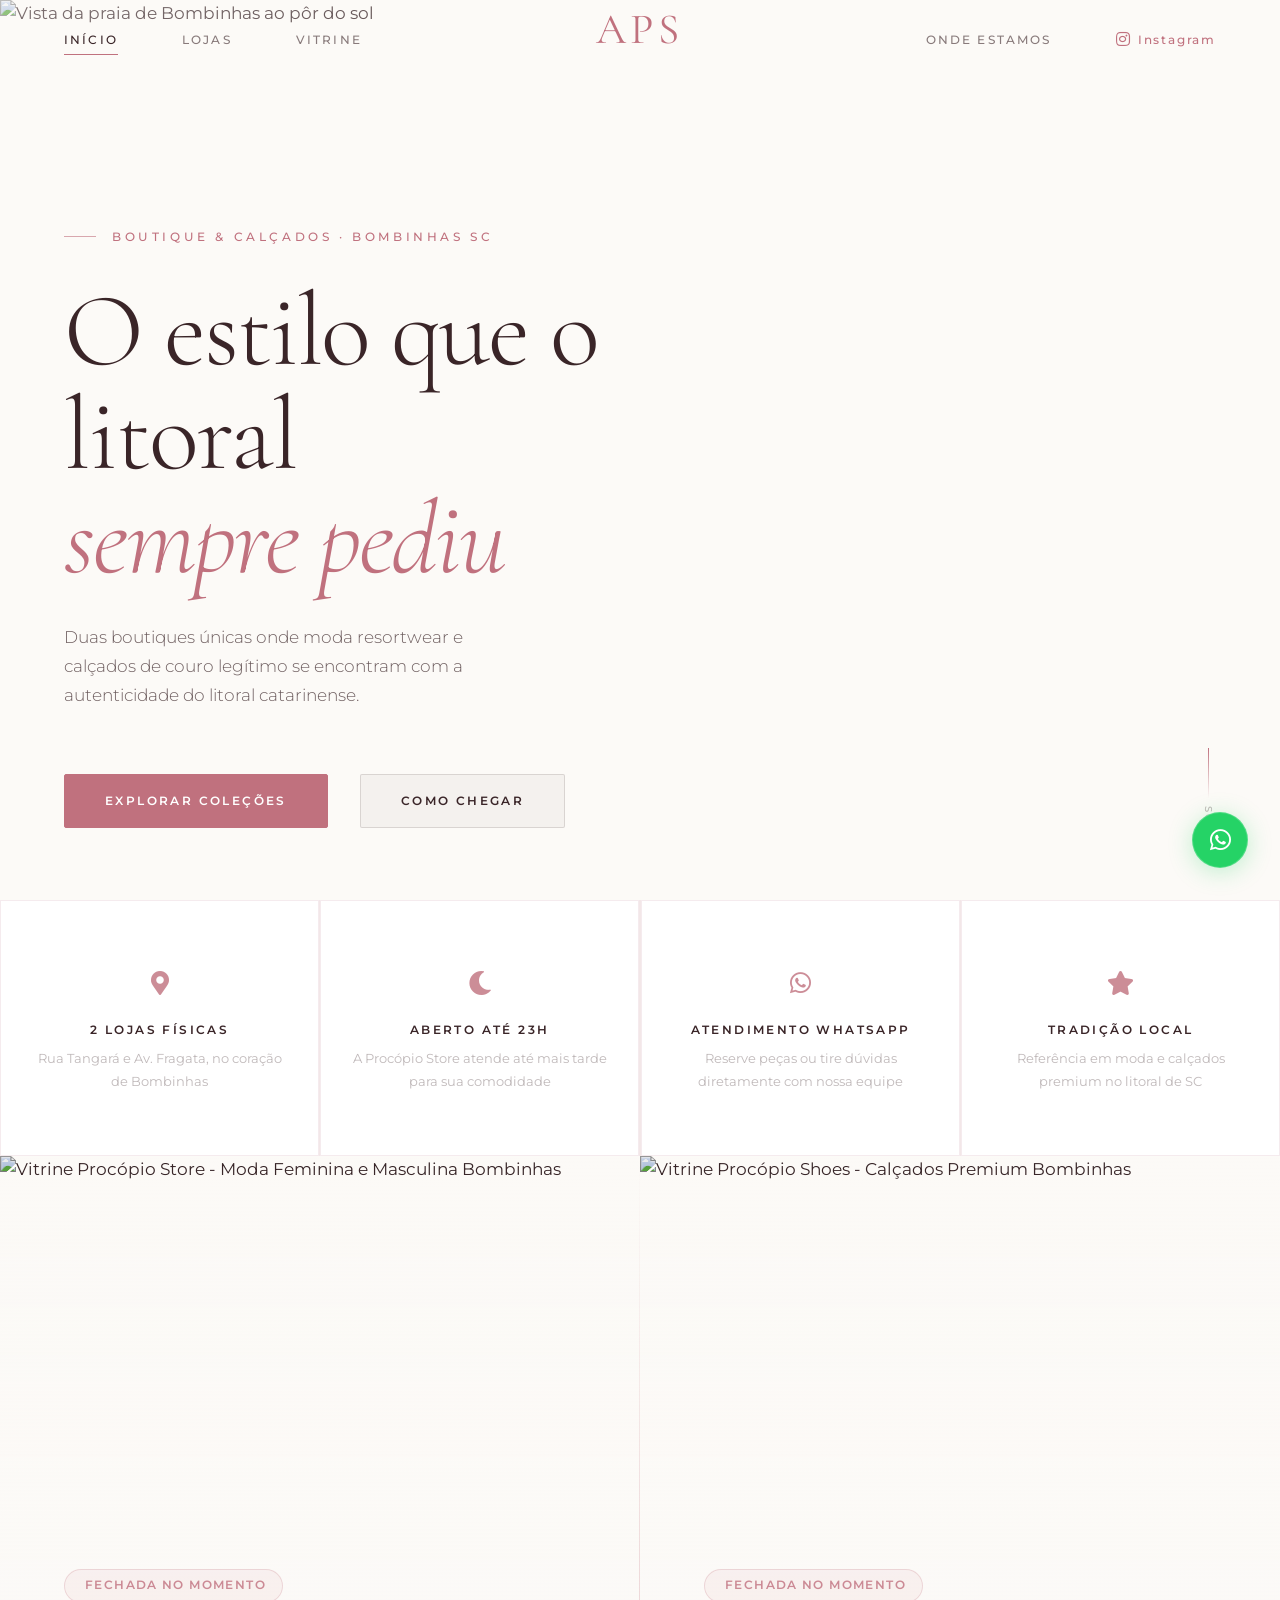
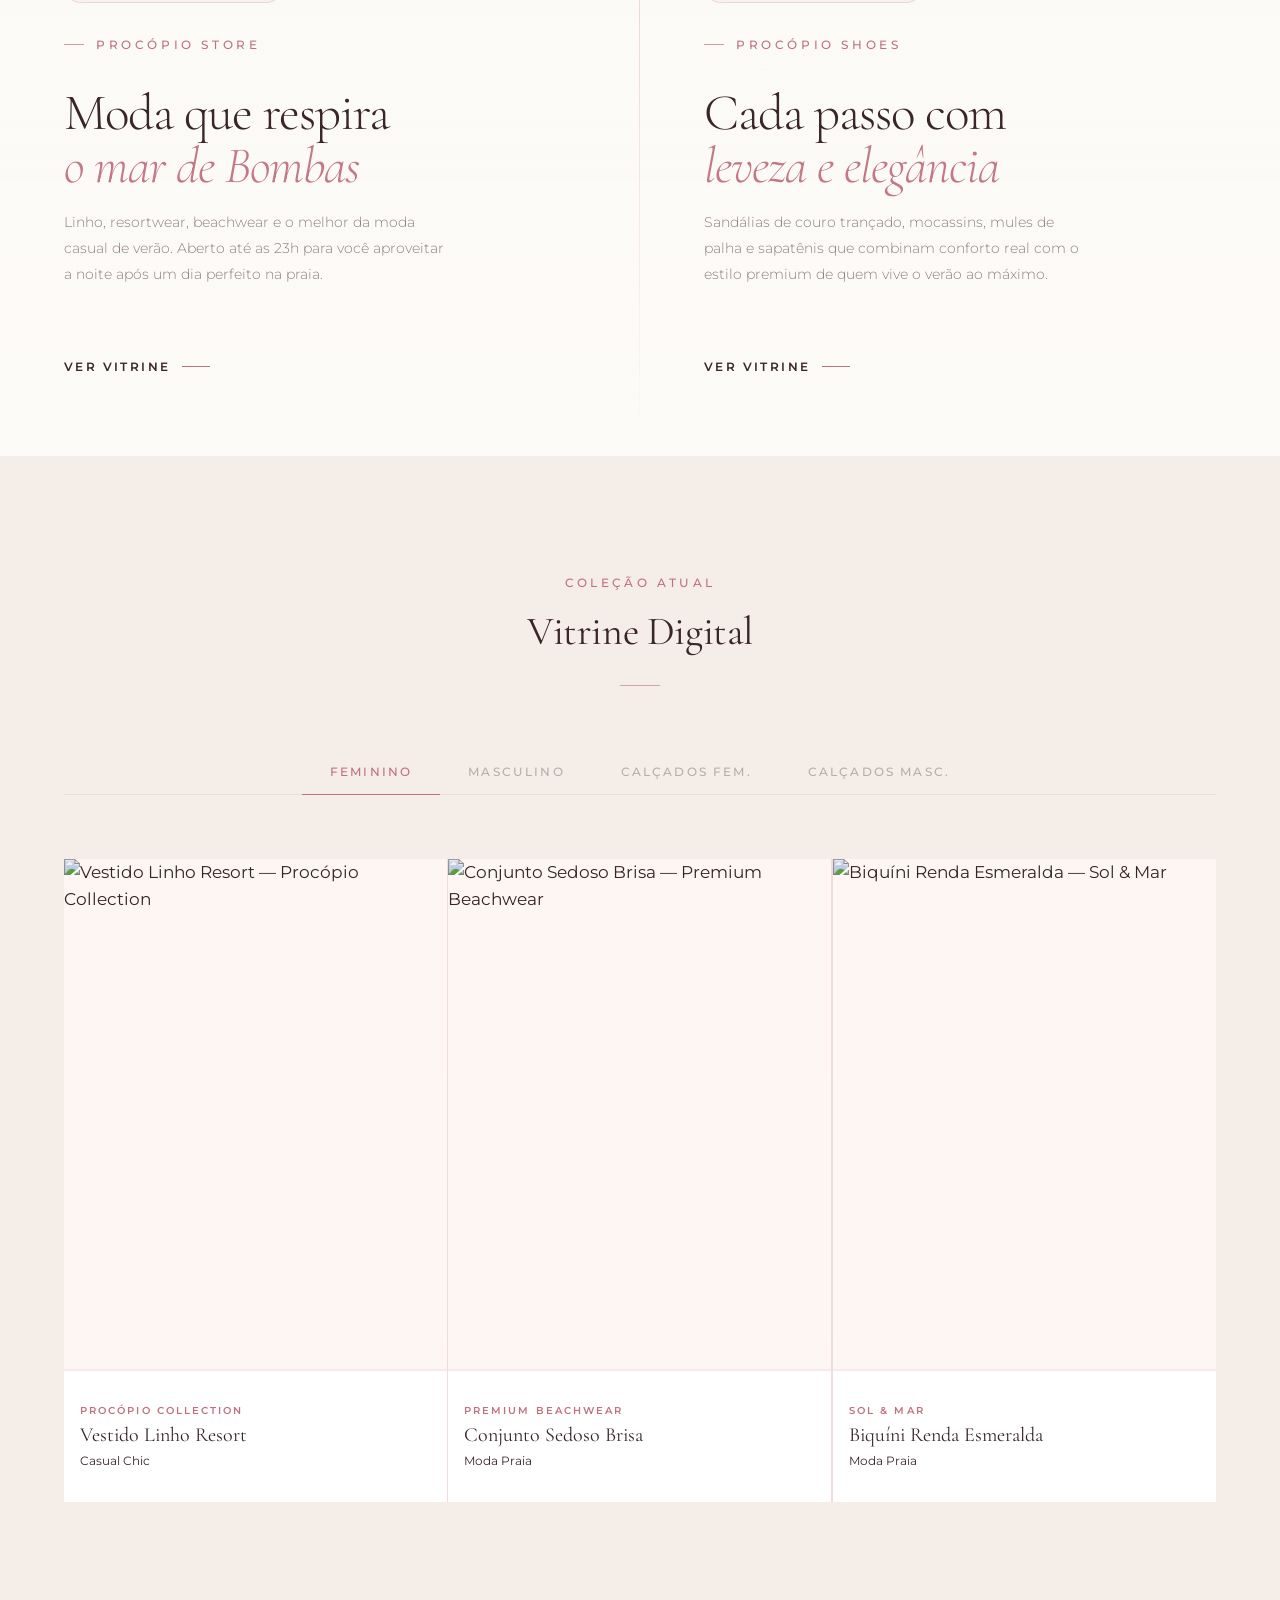
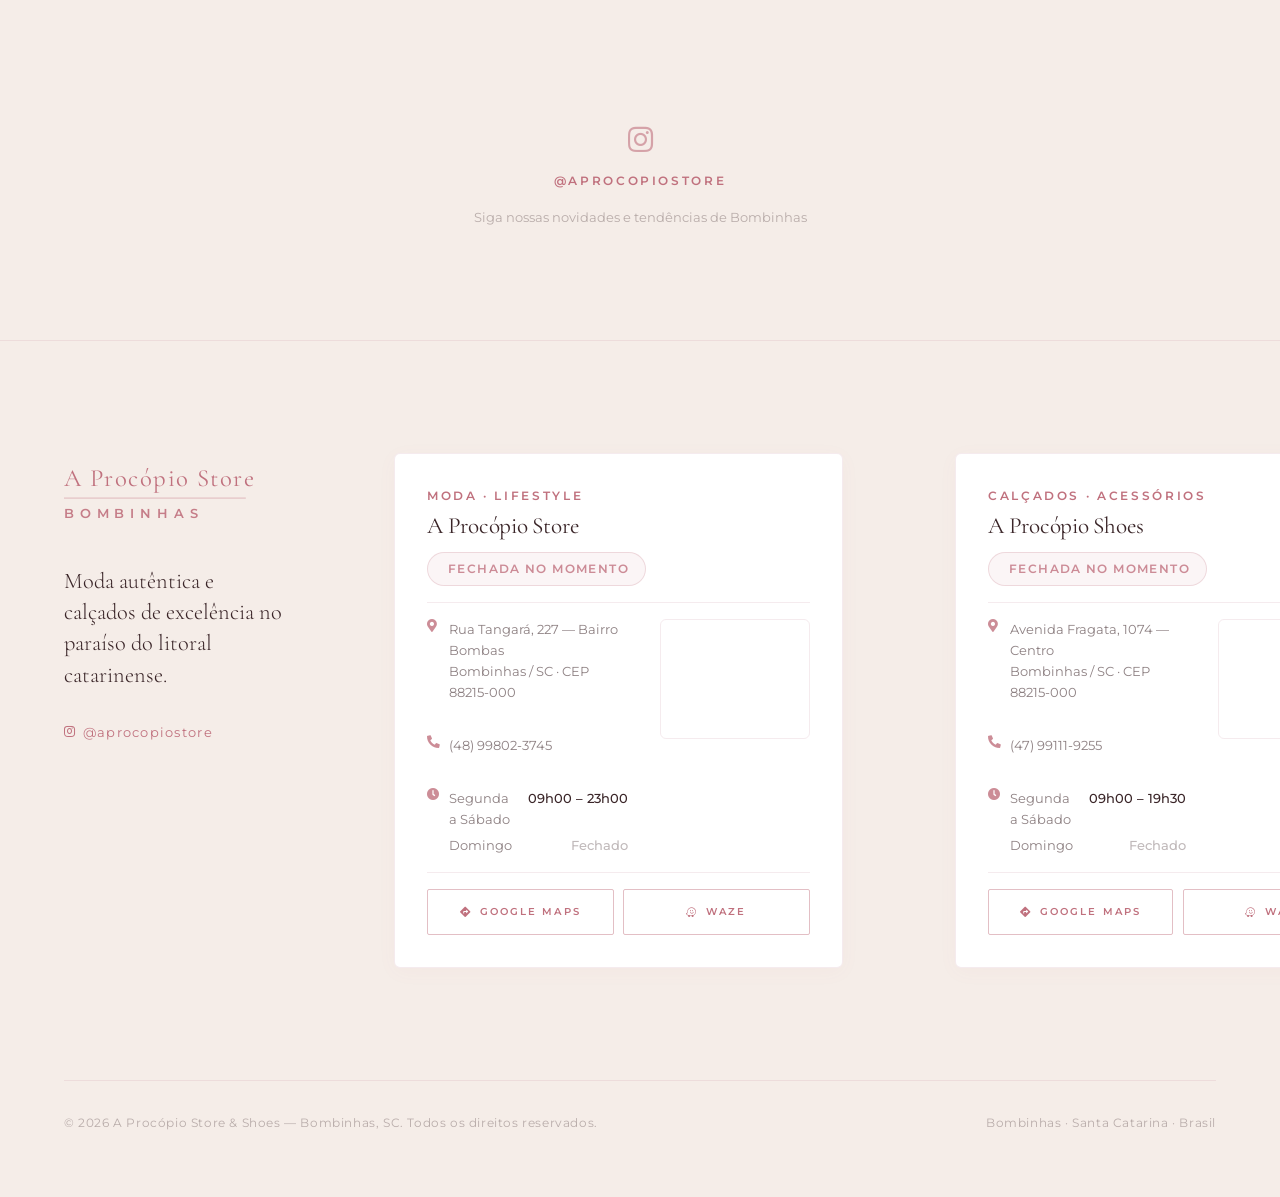
==== commit 0a6ac461: "design: merge detailed location cards directly into footer, removing duplicate section" ====
--- a/index.html
+++ b/index.html
@@ -260,142 +260,7 @@
             </div>
         </section>
 
-        <!-- ============================================
-             LOCALIZAÇÃO & ROTAS GPS
-             ============================================ -->
-        <section class="section" id="onde-estamos">
-            <div class="container">
-                <div class="section-header reveal">
-                    <span class="eyebrow">Visite-nos</span>
-                    <h2 class="section-title">Onde Estamos</h2>
-                    <span class="gold-line"></span>
-                </div>
-
-                <div class="location-grid">
-
-                    <!-- Card Procópio Store -->
-                    <div class="location-card reveal-left">
-                        <div class="location-header">
-                            <span class="location-type">Moda · Lifestyle</span>
-                            <h3 class="location-name">A Procópio Store</h3>
-                            <div id="footer-store-badge" class="status-badge closed" style="width: fit-content; margin-top: 0.5rem;">
-                                <span class="status-dot"></span><span>Carregando...</span>
-                            </div>
-                        </div>
-
-                        <div class="location-body">
-                            <div class="location-info">
-                                <div class="location-detail">
-                                    <i class="fas fa-map-marker-alt icon"></i>
-                                    <span>Rua Tangará, 227 — Bairro Bombas<br>Bombinhas / SC · CEP 88215-000</span>
-                                </div>
-
-                                <div class="location-detail">
-                                    <i class="fas fa-phone-alt icon"></i>
-                                    <span>(48) 99802-3745</span>
-                                </div>
-
-                                <div class="location-detail">
-                                    <i class="fas fa-clock icon"></i>
-                                    <div>
-                                        <div class="hours-grid">
-                                            <span class="hours-day">Segunda a Sábado</span>
-                                            <span class="hours-time">09h00 – 23h00</span>
-                                            <span class="hours-day">Domingo</span>
-                                            <span class="hours-time closed-day">Fechado</span>
-                                        </div>
-                                    </div>
-                                </div>
-                            </div>
-
-                            <div class="location-map">
-                                <iframe 
-                                    src="https://maps.google.com/maps?q=Rua%20Tangará%20227%20Bombinhas%20SC&t=&z=16&ie=UTF8&iwloc=&output=embed" 
-                                    width="100%" 
-                                    height="100%" 
-                                    style="border:0;" 
-                                    allowfullscreen="" 
-                                    loading="lazy" 
-                                    referrerpolicy="no-referrer-when-downgrade">
-                                </iframe>
-                            </div>
-                        </div>
-
-                        <div class="location-actions">
-                            <a href="https://maps.google.com/?q=Rua+Tangará+227+Bombinhas+SC"
-                               target="_blank" rel="noopener noreferrer" class="btn btn-ghost">
-                                <i class="fas fa-directions"></i> Google Maps
-                            </a>
-                            <a href="https://waze.com/ul?q=Rua+Tangara+227+Bombinhas+SC"
-                               target="_blank" rel="noopener noreferrer" class="btn btn-ghost">
-                                <i class="fab fa-waze"></i> Waze
-                            </a>
-                        </div>
-                    </div>
-
-                    <!-- Card Procópio Shoes -->
-                    <div class="location-card reveal-right">
-                        <div class="location-header">
-                            <span class="location-type">Calçados · Acessórios</span>
-                            <h3 class="location-name">A Procópio Shoes</h3>
-                            <div id="footer-shoes-badge" class="status-badge closed" style="width: fit-content; margin-top: 0.5rem;">
-                                <span class="status-dot"></span><span>Carregando...</span>
-                            </div>
-                        </div>
-
-                        <div class="location-body">
-                            <div class="location-info">
-                                <div class="location-detail">
-                                    <i class="fas fa-map-marker-alt icon"></i>
-                                    <span>Avenida Fragata, 1074 — Centro<br>Bombinhas / SC · CEP 88215-000</span>
-                                </div>
-
-                                <div class="location-detail">
-                                    <i class="fas fa-phone-alt icon"></i>
-                                    <span>(47) 99111-9255</span>
-                                </div>
-
-                                <div class="location-detail">
-                                    <i class="fas fa-clock icon"></i>
-                                    <div>
-                                        <div class="hours-grid">
-                                            <span class="hours-day">Segunda a Sábado</span>
-                                            <span class="hours-time">09h00 – 19h30</span>
-                                            <span class="hours-day">Domingo</span>
-                                            <span class="hours-time closed-day">Fechado</span>
-                                        </div>
-                                    </div>
-                                </div>
-                            </div>
-
-                            <div class="location-map">
-                                <iframe 
-                                    src="https://maps.google.com/maps?q=Avenida%20Fragata%201074%20Bombinhas%20SC&t=&z=16&ie=UTF8&iwloc=&output=embed" 
-                                    width="100%" 
-                                    height="100%" 
-                                    style="border:0;" 
-                                    allowfullscreen="" 
-                                    loading="lazy" 
-                                    referrerpolicy="no-referrer-when-downgrade">
-                                </iframe>
-                            </div>
-                        </div>
-
-                        <div class="location-actions">
-                            <a href="https://maps.google.com/?q=Avenida+Fragata+1074+Bombinhas+SC"
-                               target="_blank" rel="noopener noreferrer" class="btn btn-ghost">
-                                <i class="fas fa-directions"></i> Google Maps
-                            </a>
-                            <a href="https://waze.com/ul?q=Avenida+Fragata+1074+Bombinhas+SC"
-                               target="_blank" rel="noopener noreferrer" class="btn btn-ghost">
-                                <i class="fab fa-waze"></i> Waze
-                            </a>
-                        </div>
-                    </div>
-
-                </div>
-            </div>
-        </section>
+
 
         <!-- ============================================
              INSTAGRAM STRIP
@@ -414,7 +279,7 @@
     <!-- ============================================
          FOOTER DE GRIFE
          ============================================ -->
-    <footer class="site-footer">
+    <footer class="site-footer" id="onde-estamos">
         <div class="container">
             <div class="footer-grid">
 
@@ -433,22 +298,124 @@
                     </a>
                 </div>
 
-                <div>
-                    <div class="footer-col-title">Procópio Store</div>
-                    <ul class="footer-links">
-                        <li><a href="#"><i class="fas fa-map-marker-alt" style="opacity:0.5;width:14px;"></i> Rua Tangará, 227 — Bombas</a></li>
-                        <li><a href="#"><i class="fas fa-phone-alt" style="opacity:0.5;width:14px;"></i> (48) 99802-3745</a></li>
-                        <li><a href="#"><i class="fas fa-clock" style="opacity:0.5;width:14px;"></i> Seg–Sáb · 09h – 23h</a></li>
-                    </ul>
-                </div>
-
-                <div>
-                    <div class="footer-col-title">Procópio Shoes</div>
-                    <ul class="footer-links">
-                        <li><a href="#"><i class="fas fa-map-marker-alt" style="opacity:0.5;width:14px;"></i> Av. Fragata, 1074 — Centro</a></li>
-                        <li><a href="#"><i class="fas fa-phone-alt" style="opacity:0.5;width:14px;"></i> (47) 99111-9255</a></li>
-                        <li><a href="#"><i class="fas fa-clock" style="opacity:0.5;width:14px;"></i> Seg–Sáb · 09h – 19h30</a></li>
-                    </ul>
+                <!-- Procópio Store Card -->
+                <div class="location-card reveal-left">
+                    <div class="location-header">
+                        <span class="location-type">Moda · Lifestyle</span>
+                        <h3 class="location-name">A Procópio Store</h3>
+                        <div id="footer-store-badge" class="status-badge closed" style="width: fit-content; margin-top: 0.3rem;">
+                            <span class="status-dot"></span><span>Carregando...</span>
+                        </div>
+                    </div>
+
+                    <div class="location-body">
+                        <div class="location-info">
+                            <div class="location-detail">
+                                <i class="fas fa-map-marker-alt icon"></i>
+                                <span>Rua Tangará, 227 — Bairro Bombas<br>Bombinhas / SC · CEP 88215-000</span>
+                            </div>
+
+                            <div class="location-detail">
+                                <i class="fas fa-phone-alt icon"></i>
+                                <span>(48) 99802-3745</span>
+                            </div>
+
+                            <div class="location-detail">
+                                <i class="fas fa-clock icon"></i>
+                                <div>
+                                    <div class="hours-grid">
+                                        <span class="hours-day">Segunda a Sábado</span>
+                                        <span class="hours-time">09h00 – 23h00</span>
+                                        <span class="hours-day">Domingo</span>
+                                        <span class="hours-time closed-day">Fechado</span>
+                                    </div>
+                                </div>
+                            </div>
+                        </div>
+
+                        <div class="location-map">
+                            <iframe 
+                                src="https://maps.google.com/maps?q=Rua%20Tangará%20227%20Bombinhas%20SC&t=&z=16&ie=UTF8&iwloc=&output=embed" 
+                                width="100%" 
+                                height="100%" 
+                                style="border:0;" 
+                                allowfullscreen="" 
+                                loading="lazy" 
+                                referrerpolicy="no-referrer-when-downgrade">
+                            </iframe>
+                        </div>
+                    </div>
+
+                    <div class="location-actions">
+                        <a href="https://maps.google.com/?q=Rua+Tangará+227+Bombinhas+SC"
+                           target="_blank" rel="noopener noreferrer" class="btn btn-ghost">
+                            <i class="fas fa-directions"></i> Google Maps
+                        </a>
+                        <a href="https://waze.com/ul?q=Rua+Tangara+227+Bombinhas+SC"
+                           target="_blank" rel="noopener noreferrer" class="btn btn-ghost">
+                            <i class="fab fa-waze"></i> Waze
+                        </a>
+                    </div>
+                </div>
+
+                <!-- Procópio Shoes Card -->
+                <div class="location-card reveal-right">
+                    <div class="location-header">
+                        <span class="location-type">Calçados · Acessórios</span>
+                        <h3 class="location-name">A Procópio Shoes</h3>
+                        <div id="footer-shoes-badge" class="status-badge closed" style="width: fit-content; margin-top: 0.3rem;">
+                            <span class="status-dot"></span><span>Carregando...</span>
+                        </div>
+                    </div>
+
+                    <div class="location-body">
+                        <div class="location-info">
+                            <div class="location-detail">
+                                <i class="fas fa-map-marker-alt icon"></i>
+                                <span>Avenida Fragata, 1074 — Centro<br>Bombinhas / SC · CEP 88215-000</span>
+                            </div>
+
+                            <div class="location-detail">
+                                <i class="fas fa-phone-alt icon"></i>
+                                <span>(47) 99111-9255</span>
+                            </div>
+
+                            <div class="location-detail">
+                                <i class="fas fa-clock icon"></i>
+                                <div>
+                                    <div class="hours-grid">
+                                        <span class="hours-day">Segunda a Sábado</span>
+                                        <span class="hours-time">09h00 – 19h30</span>
+                                        <span class="hours-day">Domingo</span>
+                                        <span class="hours-time closed-day">Fechado</span>
+                                    </div>
+                                </div>
+                            </div>
+                        </div>
+
+                        <div class="location-map">
+                            <iframe 
+                                src="https://maps.google.com/maps?q=Avenida%20Fragata%201074%20Bombinhas%20SC&t=&z=16&ie=UTF8&iwloc=&output=embed" 
+                                width="100%" 
+                                height="100%" 
+                                style="border:0;" 
+                                allowfullscreen="" 
+                                loading="lazy" 
+                                referrerpolicy="no-referrer-when-downgrade">
+                            </iframe>
+                        </div>
+                    </div>
+
+                    <div class="location-actions">
+                        <a href="https://maps.google.com/?q=Avenida+Fragata+1074+Bombinhas+SC"
+                           target="_blank" rel="noopener noreferrer" class="btn btn-ghost">
+                            <i class="fas fa-directions"></i> Google Maps
+                        </a>
+                        <a href="https://waze.com/ul?q=Avenida+Fragata+1074+Bombinhas+SC"
+                           target="_blank" rel="noopener noreferrer" class="btn btn-ghost">
+                            <i class="fab fa-waze"></i> Waze
+                        </a>
+                    </div>
                 </div>
 
             </div>
--- a/css/layout.css
+++ b/css/layout.css
@@ -303,9 +303,10 @@
 
 .footer-grid {
     display: grid;
-    grid-template-columns: 2fr 1fr 1fr;
+    grid-template-columns: 1fr 1.8fr 1.8fr;
     gap: var(--s-xl);
     margin-bottom: var(--s-xl);
+    align-items: flex-start;
 }
 
 .footer-brand {
--- a/css/components.css
+++ b/css/components.css
@@ -594,6 +594,47 @@
 .location-actions .btn {
     padding: 0.85rem 0.5rem;
     font-size: 0.65rem;
+}
+
+/* Ajustes de refinamento para os cards de localização no rodapé */
+.footer-grid .location-card {
+    background: var(--c-surface);
+    padding: var(--s-md);
+    gap: var(--s-sm);
+    box-shadow: 0 4px 20px rgba(192, 113, 126, 0.04);
+}
+
+.footer-grid .location-name {
+    font-size: 1.45rem;
+}
+
+.footer-grid .location-header {
+    padding-bottom: var(--s-sm);
+}
+
+.footer-grid .location-map {
+    width: 150px;
+    height: 120px;
+}
+
+.footer-grid .location-detail {
+    font-size: 0.82rem;
+    gap: 0.6rem;
+}
+
+.footer-grid .location-detail .icon {
+    font-size: 0.8rem;
+    width: 12px;
+}
+
+@media (max-width: 1199px) and (min-width: 769px) {
+    .footer-grid .location-body {
+        flex-direction: column;
+    }
+    .footer-grid .location-map {
+        width: 100%;
+        height: 130px;
+    }
 }
 
 /* ============================================
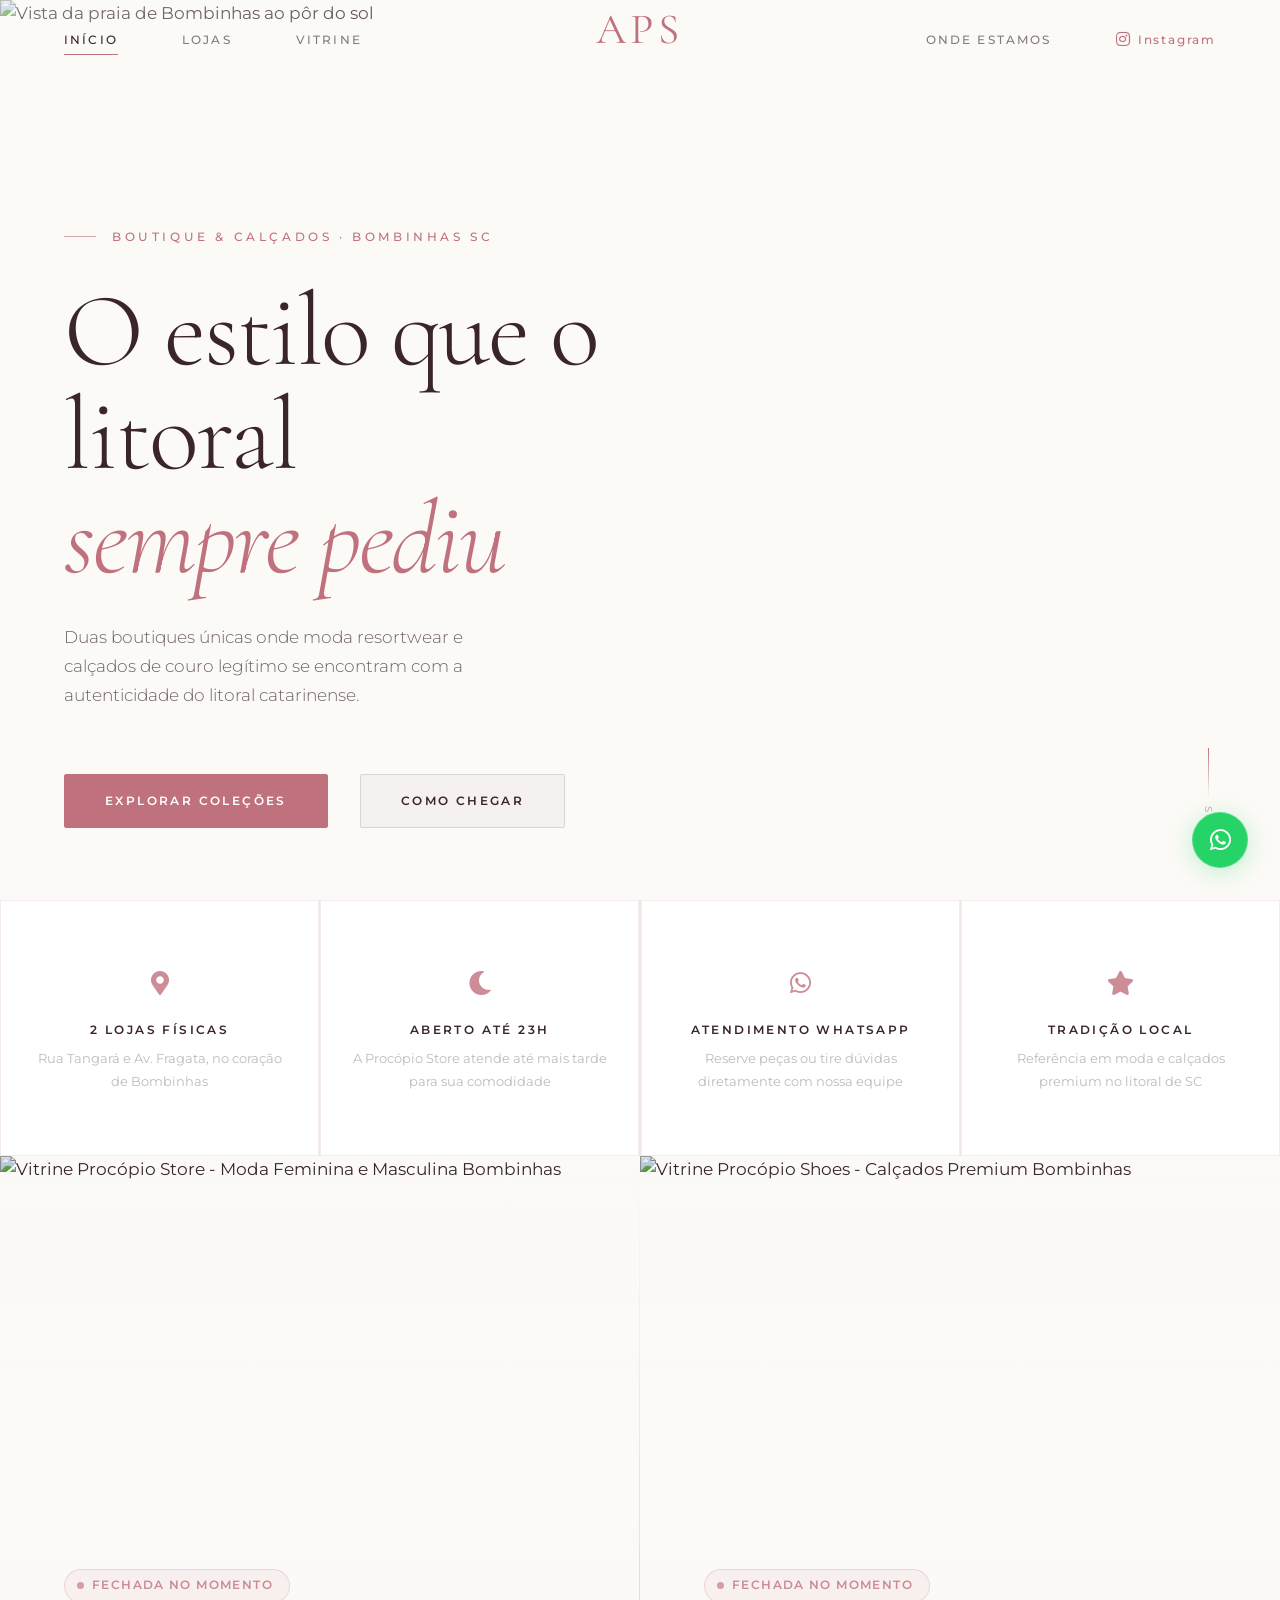
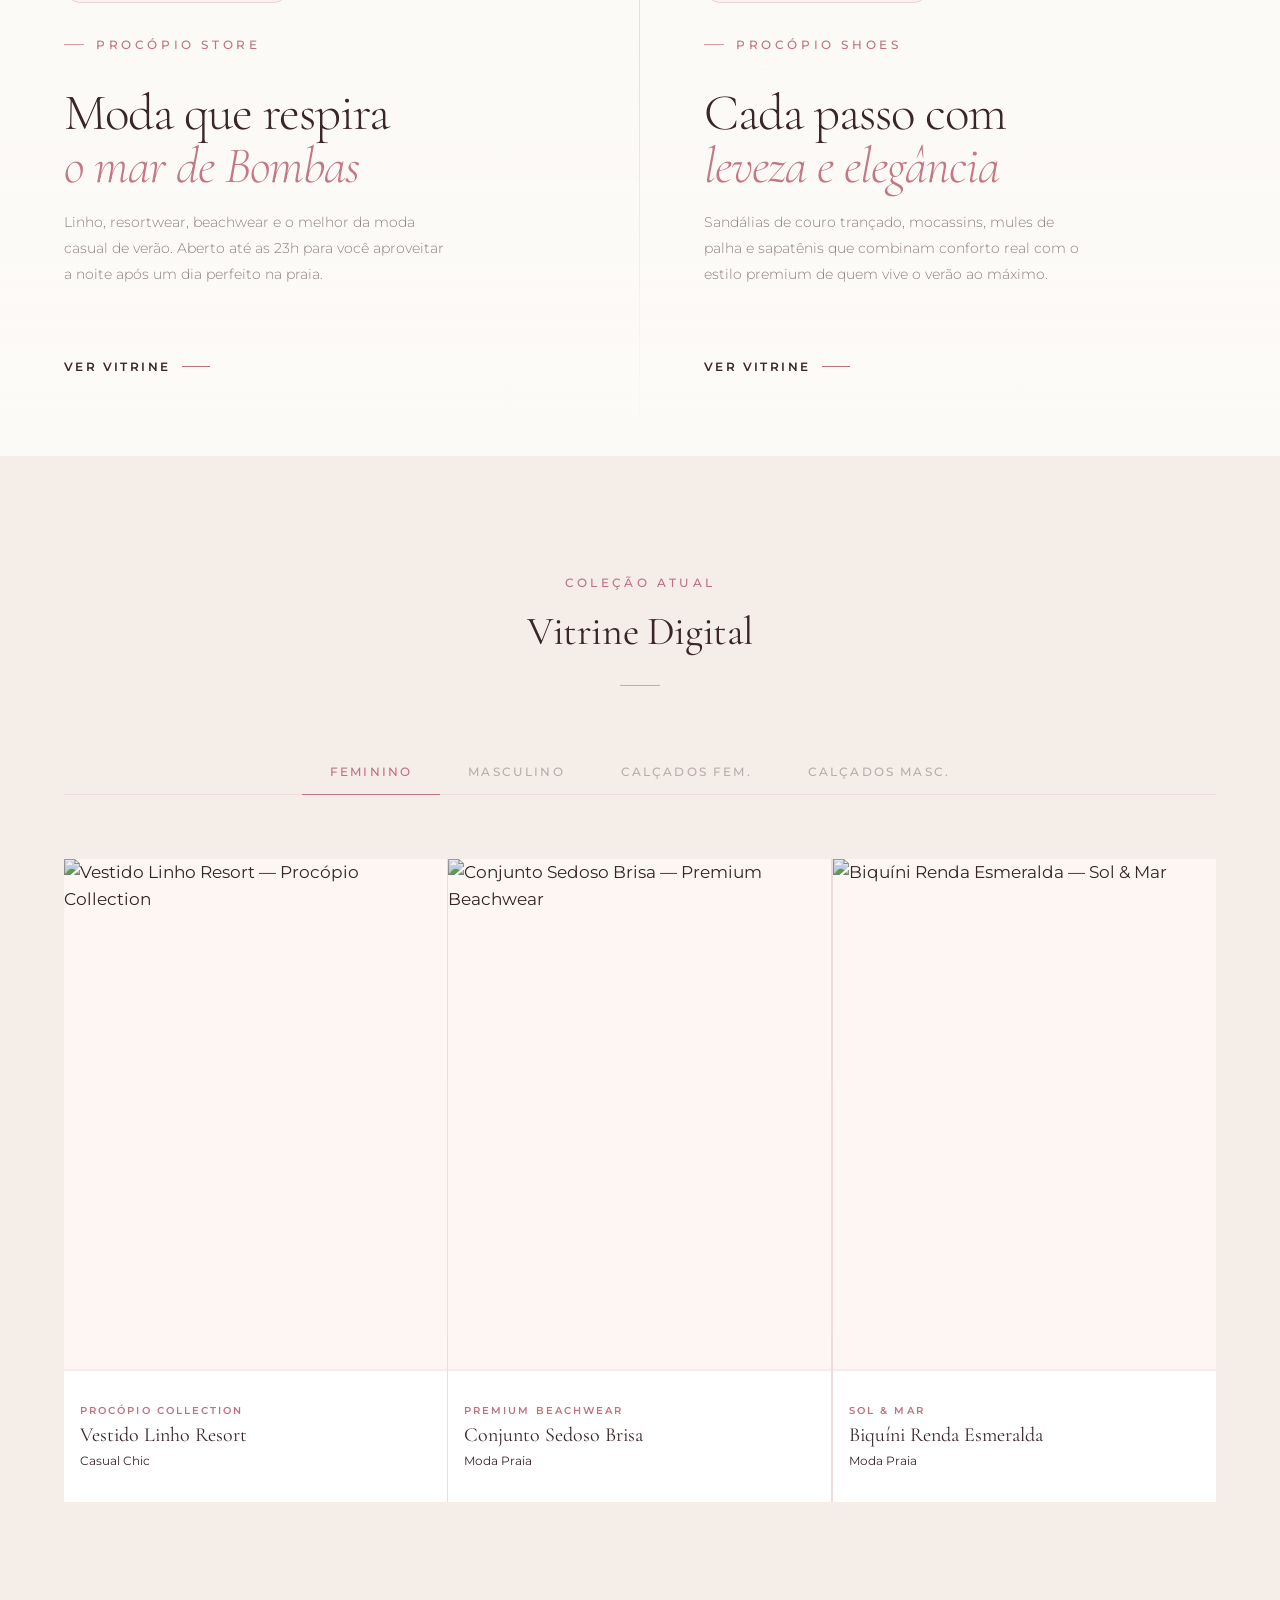
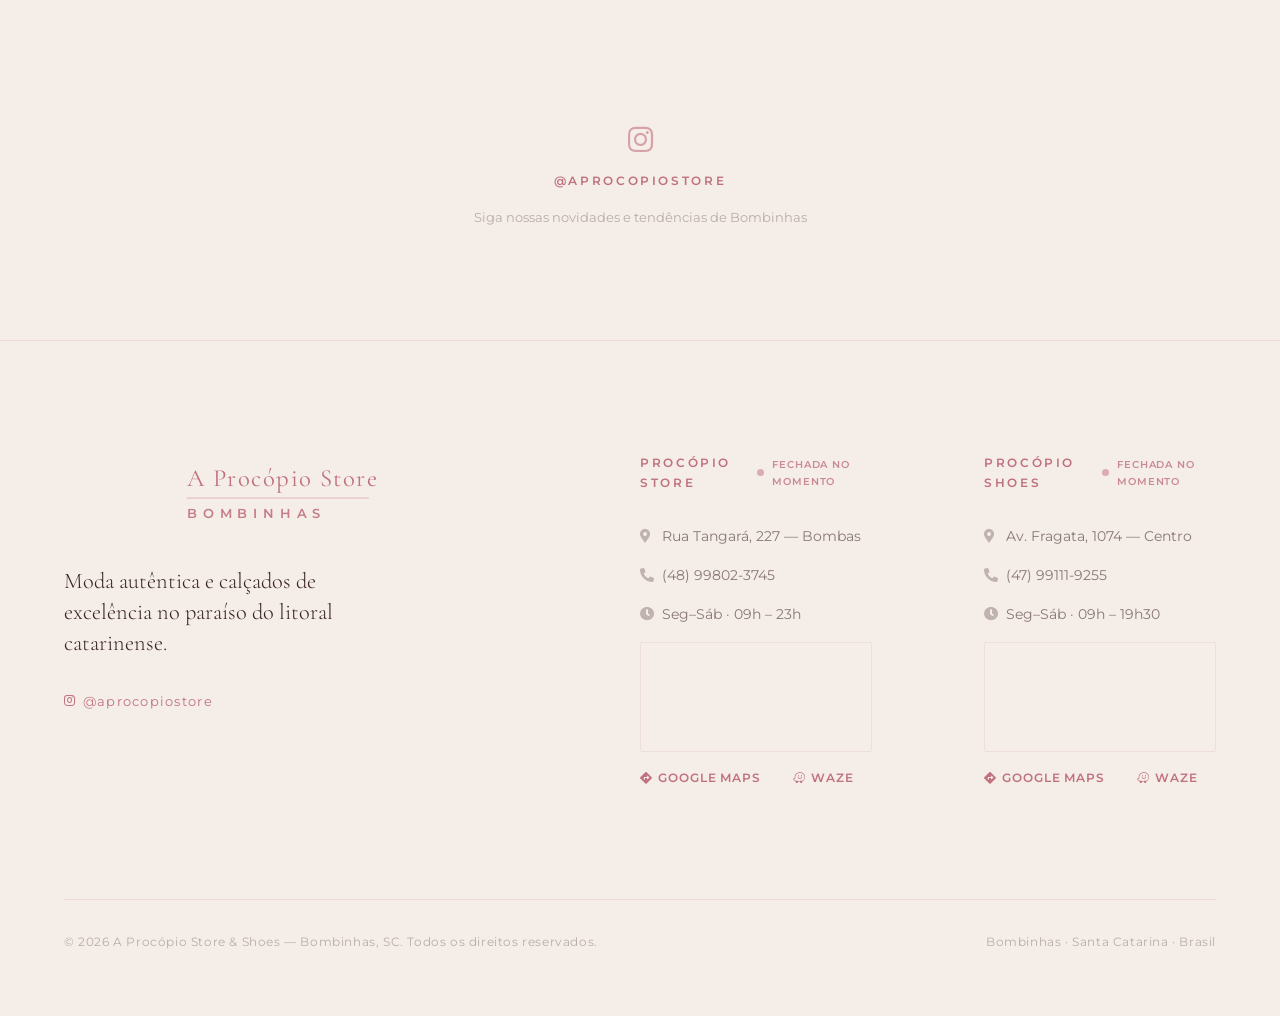
==== commit 528feb19: "design: restore original minimalist footer list style and integrate flat borderless map previews" ====
--- a/index.html
+++ b/index.html
@@ -298,121 +298,89 @@
                     </a>
                 </div>
 
-                <!-- Procópio Store Card -->
-                <div class="location-card reveal-left">
-                    <div class="location-header">
-                        <span class="location-type">Moda · Lifestyle</span>
-                        <h3 class="location-name">A Procópio Store</h3>
-                        <div id="footer-store-badge" class="status-badge closed" style="width: fit-content; margin-top: 0.3rem;">
+                <!-- Procópio Store Column -->
+                <div class="reveal-left">
+                    <div style="display: flex; align-items: center; justify-content: space-between; gap: var(--s-xs); margin-bottom: var(--s-md);">
+                        <div class="footer-col-title" style="margin-bottom: 0;">Procópio Store</div>
+                        <div id="footer-store-badge" class="status-badge closed">
                             <span class="status-dot"></span><span>Carregando...</span>
                         </div>
                     </div>
-
-                    <div class="location-body">
-                        <div class="location-info">
-                            <div class="location-detail">
-                                <i class="fas fa-map-marker-alt icon"></i>
-                                <span>Rua Tangará, 227 — Bairro Bombas<br>Bombinhas / SC · CEP 88215-000</span>
-                            </div>
-
-                            <div class="location-detail">
-                                <i class="fas fa-phone-alt icon"></i>
-                                <span>(48) 99802-3745</span>
-                            </div>
-
-                            <div class="location-detail">
-                                <i class="fas fa-clock icon"></i>
-                                <div>
-                                    <div class="hours-grid">
-                                        <span class="hours-day">Segunda a Sábado</span>
-                                        <span class="hours-time">09h00 – 23h00</span>
-                                        <span class="hours-day">Domingo</span>
-                                        <span class="hours-time closed-day">Fechado</span>
-                                    </div>
-                                </div>
-                            </div>
-                        </div>
-
-                        <div class="location-map">
-                            <iframe 
-                                src="https://maps.google.com/maps?q=Rua%20Tangará%20227%20Bombinhas%20SC&t=&z=16&ie=UTF8&iwloc=&output=embed" 
-                                width="100%" 
-                                height="100%" 
-                                style="border:0;" 
-                                allowfullscreen="" 
-                                loading="lazy" 
-                                referrerpolicy="no-referrer-when-downgrade">
-                            </iframe>
-                        </div>
-                    </div>
-
-                    <div class="location-actions">
-                        <a href="https://maps.google.com/?q=Rua+Tangará+227+Bombinhas+SC"
-                           target="_blank" rel="noopener noreferrer" class="btn btn-ghost">
+                    <ul class="footer-links">
+                        <li>
+                            <a href="https://maps.google.com/?q=Rua+Tangará+227+Bombinhas+SC" target="_blank" rel="noopener noreferrer">
+                                <i class="fas fa-map-marker-alt" style="opacity:0.5;width:14px;"></i> Rua Tangará, 227 — Bombas
+                            </a>
+                        </li>
+                        <li>
+                            <a href="tel:+5548998023745">
+                                <i class="fas fa-phone-alt" style="opacity:0.5;width:14px;"></i> (48) 99802-3745
+                            </a>
+                        </li>
+                        <li style="display: flex; align-items: center; gap: 0.5rem; color: var(--c-text-muted); font-size: 0.875rem;">
+                            <i class="fas fa-clock" style="opacity:0.5;width:14px;"></i> Seg–Sáb · 09h – 23h
+                        </li>
+                    </ul>
+                    <div class="footer-map-wrap">
+                        <iframe 
+                            src="https://maps.google.com/maps?q=Rua%20Tangará%20227%20Bombinhas%20SC&t=&z=15&ie=UTF8&iwloc=&output=embed" 
+                            width="100%" 
+                            height="100%" 
+                            style="border:0;"
+                            allowfullscreen="" 
+                            loading="lazy" 
+                            referrerpolicy="no-referrer-when-downgrade">
+                        </iframe>
+                    </div>
+                    <div class="footer-map-actions">
+                        <a href="https://maps.google.com/?q=Rua+Tangará+227+Bombinhas+SC" target="_blank" rel="noopener noreferrer">
                             <i class="fas fa-directions"></i> Google Maps
                         </a>
-                        <a href="https://waze.com/ul?q=Rua+Tangara+227+Bombinhas+SC"
-                           target="_blank" rel="noopener noreferrer" class="btn btn-ghost">
+                        <a href="https://waze.com/ul?q=Rua+Tangara+227+Bombinhas+SC" target="_blank" rel="noopener noreferrer">
                             <i class="fab fa-waze"></i> Waze
                         </a>
                     </div>
                 </div>
 
-                <!-- Procópio Shoes Card -->
-                <div class="location-card reveal-right">
-                    <div class="location-header">
-                        <span class="location-type">Calçados · Acessórios</span>
-                        <h3 class="location-name">A Procópio Shoes</h3>
-                        <div id="footer-shoes-badge" class="status-badge closed" style="width: fit-content; margin-top: 0.3rem;">
+                <!-- Procópio Shoes Column -->
+                <div class="reveal-right">
+                    <div style="display: flex; align-items: center; justify-content: space-between; gap: var(--s-xs); margin-bottom: var(--s-md);">
+                        <div class="footer-col-title" style="margin-bottom: 0;">Procópio Shoes</div>
+                        <div id="footer-shoes-badge" class="status-badge closed">
                             <span class="status-dot"></span><span>Carregando...</span>
                         </div>
                     </div>
-
-                    <div class="location-body">
-                        <div class="location-info">
-                            <div class="location-detail">
-                                <i class="fas fa-map-marker-alt icon"></i>
-                                <span>Avenida Fragata, 1074 — Centro<br>Bombinhas / SC · CEP 88215-000</span>
-                            </div>
-
-                            <div class="location-detail">
-                                <i class="fas fa-phone-alt icon"></i>
-                                <span>(47) 99111-9255</span>
-                            </div>
-
-                            <div class="location-detail">
-                                <i class="fas fa-clock icon"></i>
-                                <div>
-                                    <div class="hours-grid">
-                                        <span class="hours-day">Segunda a Sábado</span>
-                                        <span class="hours-time">09h00 – 19h30</span>
-                                        <span class="hours-day">Domingo</span>
-                                        <span class="hours-time closed-day">Fechado</span>
-                                    </div>
-                                </div>
-                            </div>
-                        </div>
-
-                        <div class="location-map">
-                            <iframe 
-                                src="https://maps.google.com/maps?q=Avenida%20Fragata%201074%20Bombinhas%20SC&t=&z=16&ie=UTF8&iwloc=&output=embed" 
-                                width="100%" 
-                                height="100%" 
-                                style="border:0;" 
-                                allowfullscreen="" 
-                                loading="lazy" 
-                                referrerpolicy="no-referrer-when-downgrade">
-                            </iframe>
-                        </div>
-                    </div>
-
-                    <div class="location-actions">
-                        <a href="https://maps.google.com/?q=Avenida+Fragata+1074+Bombinhas+SC"
-                           target="_blank" rel="noopener noreferrer" class="btn btn-ghost">
+                    <ul class="footer-links">
+                        <li>
+                            <a href="https://maps.google.com/?q=Avenida+Fragata+1074+Bombinhas+SC" target="_blank" rel="noopener noreferrer">
+                                <i class="fas fa-map-marker-alt" style="opacity:0.5;width:14px;"></i> Av. Fragata, 1074 — Centro
+                            </a>
+                        </li>
+                        <li>
+                            <a href="tel:+5547991119255">
+                                <i class="fas fa-phone-alt" style="opacity:0.5;width:14px;"></i> (47) 99111-9255
+                            </a>
+                        </li>
+                        <li style="display: flex; align-items: center; gap: 0.5rem; color: var(--c-text-muted); font-size: 0.875rem;">
+                            <i class="fas fa-clock" style="opacity:0.5;width:14px;"></i> Seg–Sáb · 09h – 19h30
+                        </li>
+                    </ul>
+                    <div class="footer-map-wrap">
+                        <iframe 
+                            src="https://maps.google.com/maps?q=Avenida%20Fragata%201074%20Bombinhas%20SC&t=&z=15&ie=UTF8&iwloc=&output=embed" 
+                            width="100%" 
+                            height="100%" 
+                            style="border:0;"
+                            allowfullscreen="" 
+                            loading="lazy" 
+                            referrerpolicy="no-referrer-when-downgrade">
+                        </iframe>
+                    </div>
+                    <div class="footer-map-actions">
+                        <a href="https://maps.google.com/?q=Avenida+Fragata+1074+Bombinhas+SC" target="_blank" rel="noopener noreferrer">
                             <i class="fas fa-directions"></i> Google Maps
                         </a>
-                        <a href="https://waze.com/ul?q=Avenida+Fragata+1074+Bombinhas+SC"
-                           target="_blank" rel="noopener noreferrer" class="btn btn-ghost">
+                        <a href="https://waze.com/ul?q=Avenida+Fragata+1074+Bombinhas+SC" target="_blank" rel="noopener noreferrer">
                             <i class="fab fa-waze"></i> Waze
                         </a>
                     </div>
--- a/css/layout.css
+++ b/css/layout.css
@@ -303,7 +303,7 @@
 
 .footer-grid {
     display: grid;
-    grid-template-columns: 1fr 1.8fr 1.8fr;
+    grid-template-columns: 2fr 1fr 1fr;
     gap: var(--s-xl);
     margin-bottom: var(--s-xl);
     align-items: flex-start;
--- a/css/components.css
+++ b/css/components.css
@@ -596,45 +596,76 @@
     font-size: 0.65rem;
 }
 
-/* Ajustes de refinamento para os cards de localização no rodapé */
-.footer-grid .location-card {
-    background: var(--c-surface);
-    padding: var(--s-md);
-    gap: var(--s-sm);
-    box-shadow: 0 4px 20px rgba(192, 113, 126, 0.04);
-}
-
-.footer-grid .location-name {
-    font-size: 1.45rem;
-}
-
-.footer-grid .location-header {
-    padding-bottom: var(--s-sm);
-}
-
-.footer-grid .location-map {
-    width: 150px;
-    height: 120px;
-}
-
-.footer-grid .location-detail {
-    font-size: 0.82rem;
-    gap: 0.6rem;
-}
-
-.footer-grid .location-detail .icon {
-    font-size: 0.8rem;
-    width: 12px;
-}
-
-@media (max-width: 1199px) and (min-width: 769px) {
-    .footer-grid .location-body {
-        flex-direction: column;
-    }
-    .footer-grid .location-map {
-        width: 100%;
-        height: 130px;
-    }
+/* Minimalist Map Preview and Badges inside the Footer */
+.footer-map-wrap {
+    height: 110px;
+    border-radius: var(--r-sm);
+    overflow: hidden;
+    border: 1px solid var(--c-border);
+    opacity: 0.85;
+    transition: opacity var(--dur-fast), border-color var(--dur-fast);
+    margin: var(--s-sm) 0;
+}
+
+.footer-map-wrap:hover {
+    opacity: 1;
+    border-color: var(--c-border-hover);
+}
+
+.footer-map-wrap iframe {
+    width: 100%;
+    height: 100%;
+    border: 0;
+    filter: sepia(0.35) saturate(0.55) brightness(1.05) contrast(1.05);
+    transition: filter var(--dur-fast) var(--ease-out);
+}
+
+.footer-map-wrap:hover iframe {
+    filter: sepia(0.08) saturate(0.85) brightness(1.02) contrast(1.02);
+}
+
+.footer-map-actions {
+    display: flex;
+    gap: var(--s-md);
+    font-size: 0.75rem;
+}
+
+.footer-map-actions a {
+    color: var(--c-gold);
+    text-decoration: none;
+    font-weight: 600;
+    font-family: var(--f-ui);
+    text-transform: uppercase;
+    letter-spacing: 0.08em;
+    display: inline-flex;
+    align-items: center;
+    gap: 0.3rem;
+    transition: color var(--dur-fast);
+}
+
+.footer-map-actions a:hover {
+    color: var(--c-text);
+}
+
+/* Flat / Borderless Badges for Footer */
+.site-footer .status-badge {
+    background: transparent !important;
+    border: none !important;
+    padding: 0 !important;
+    font-size: 0.65rem !important;
+    letter-spacing: 0.08em !important;
+    box-shadow: none !important;
+    text-transform: uppercase !important;
+    margin: 0 !important;
+}
+
+.site-footer .status-badge.open {
+    color: var(--c-sage) !important;
+}
+
+.site-footer .status-badge.closed {
+    color: var(--c-gold) !important;
+    opacity: 0.8;
 }
 
 /* ============================================
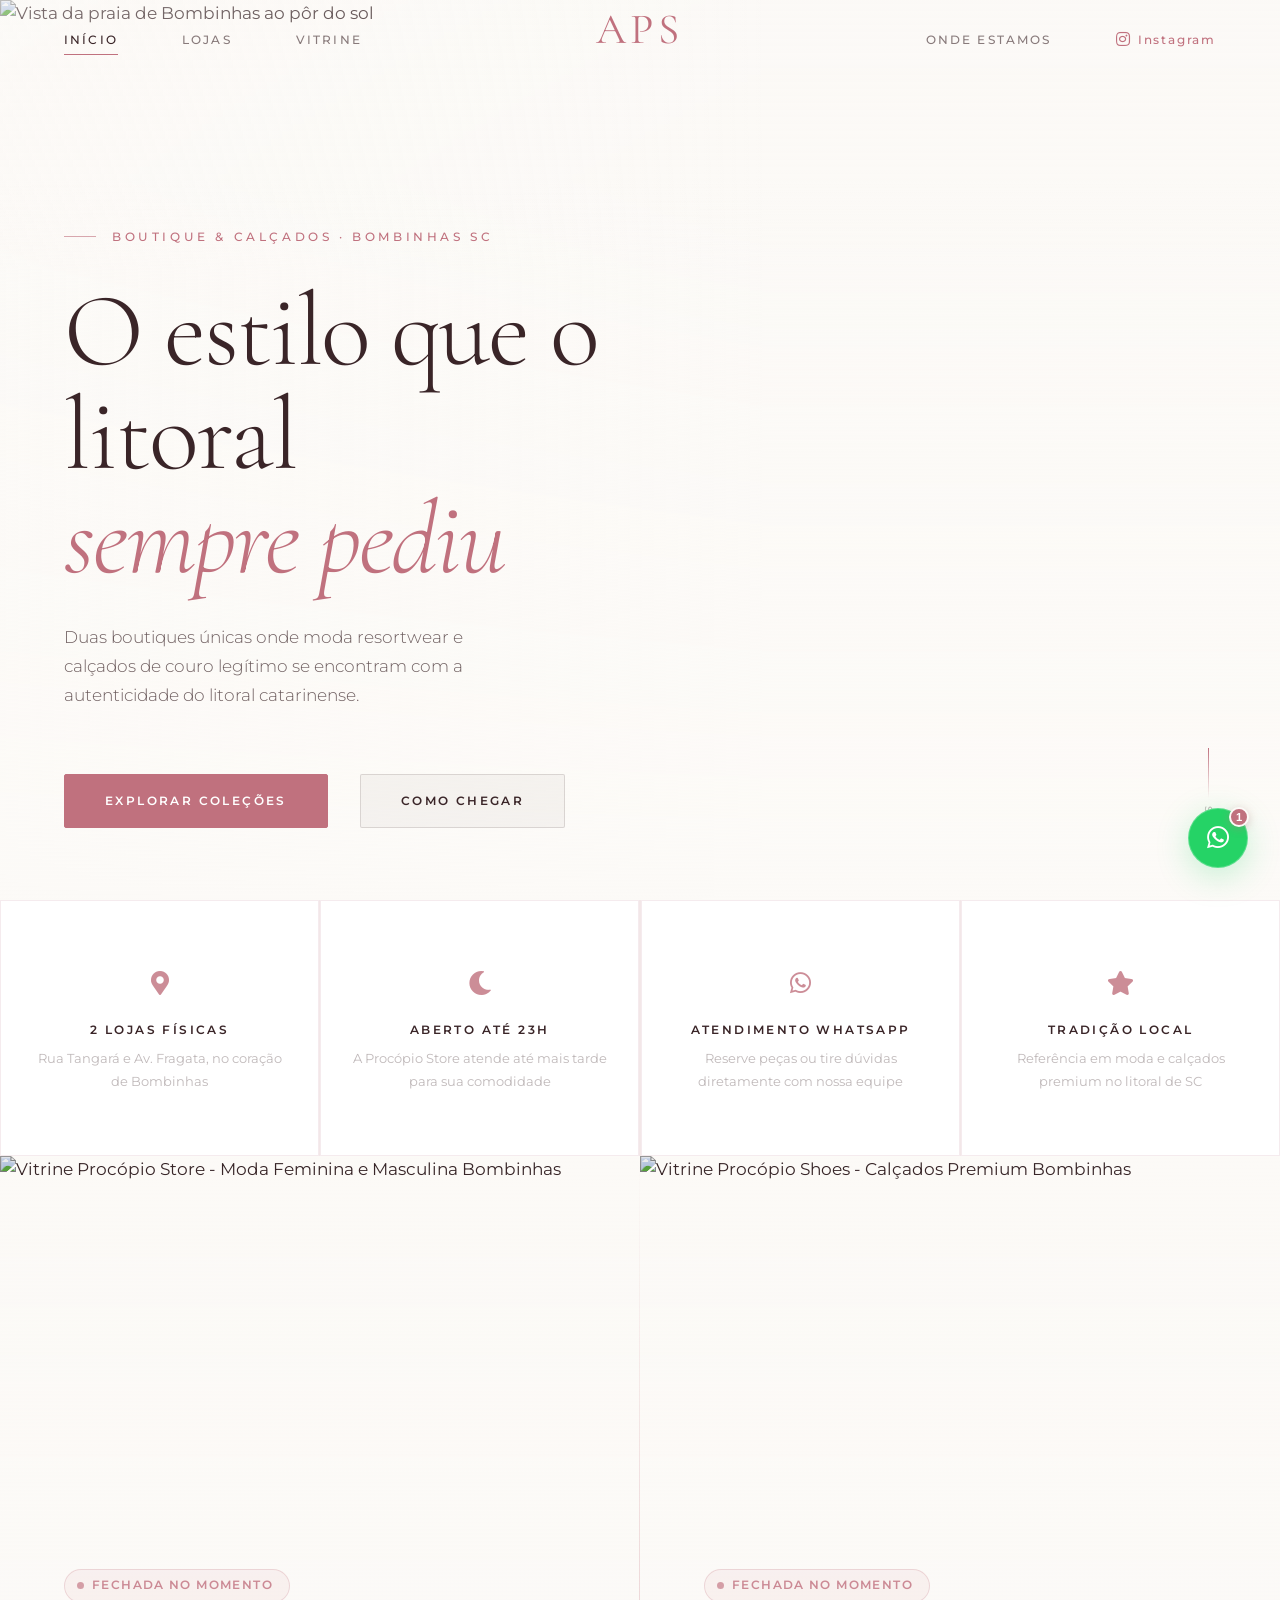
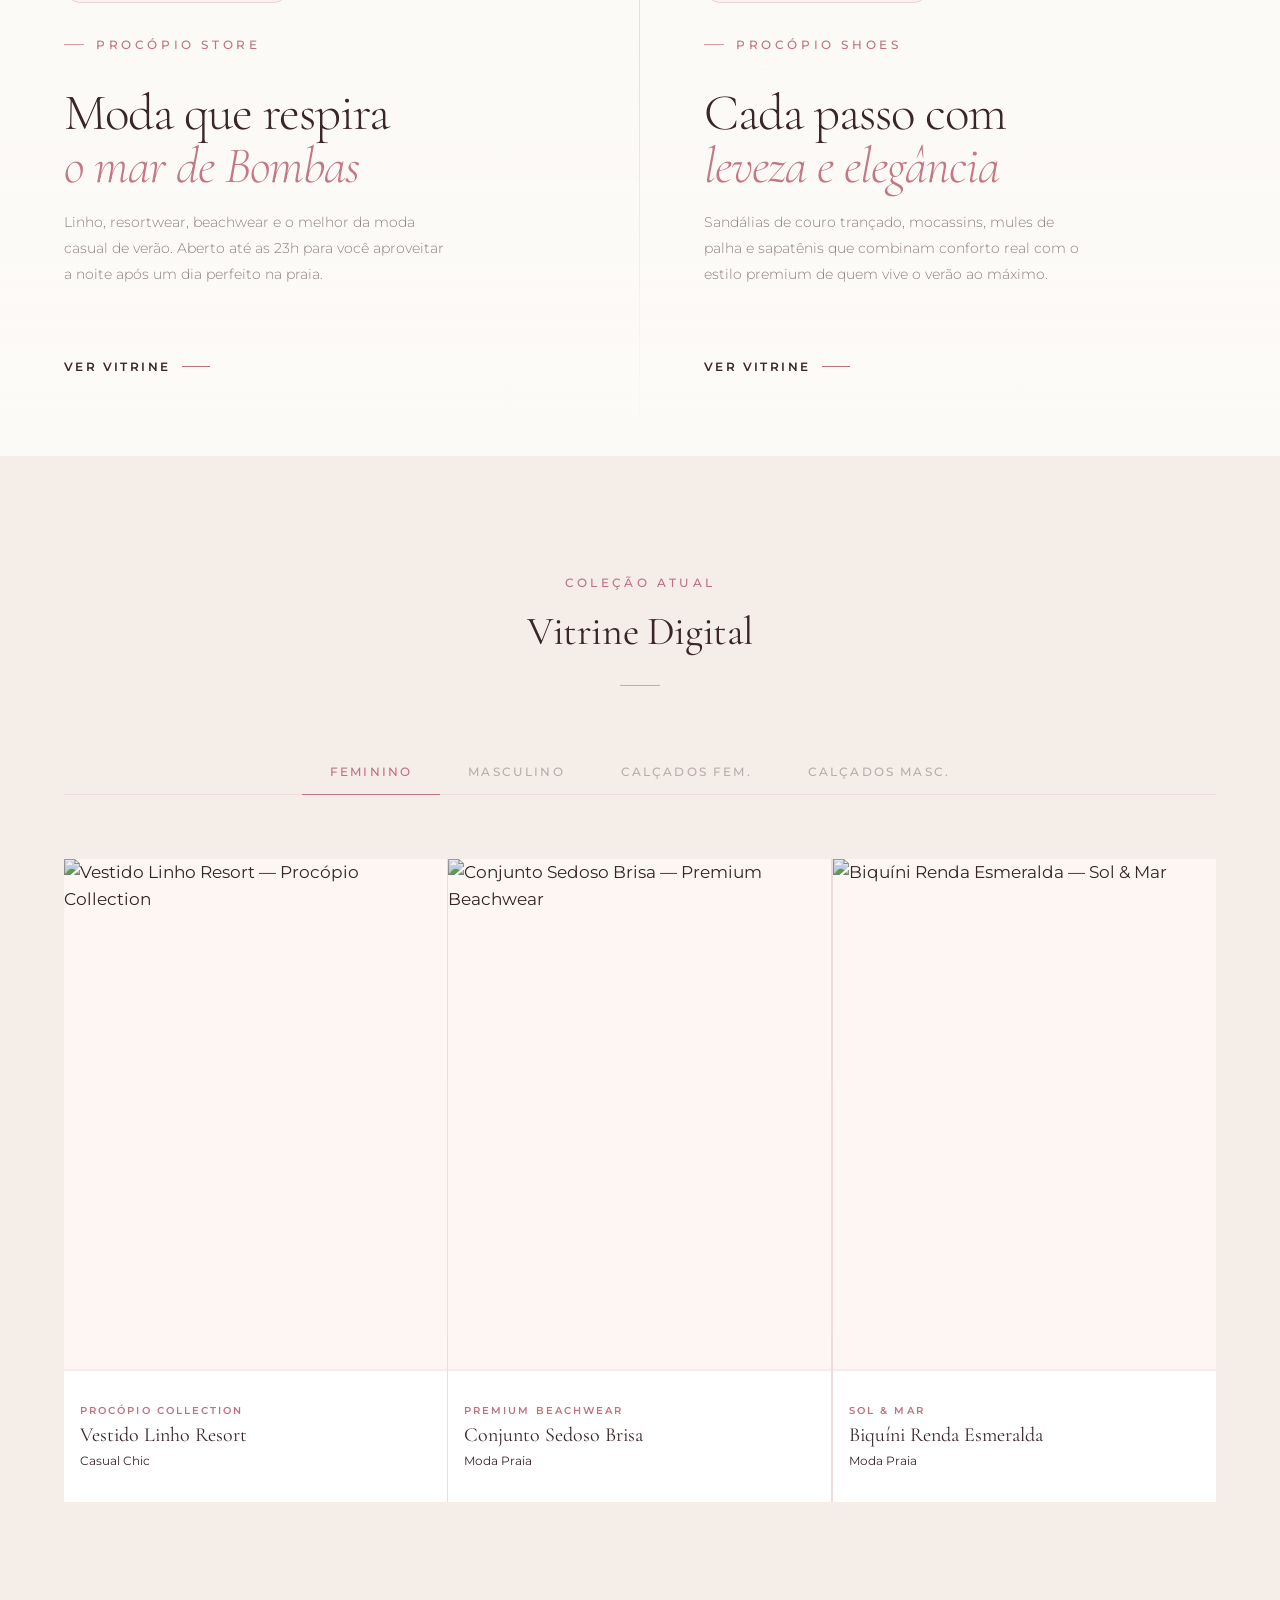
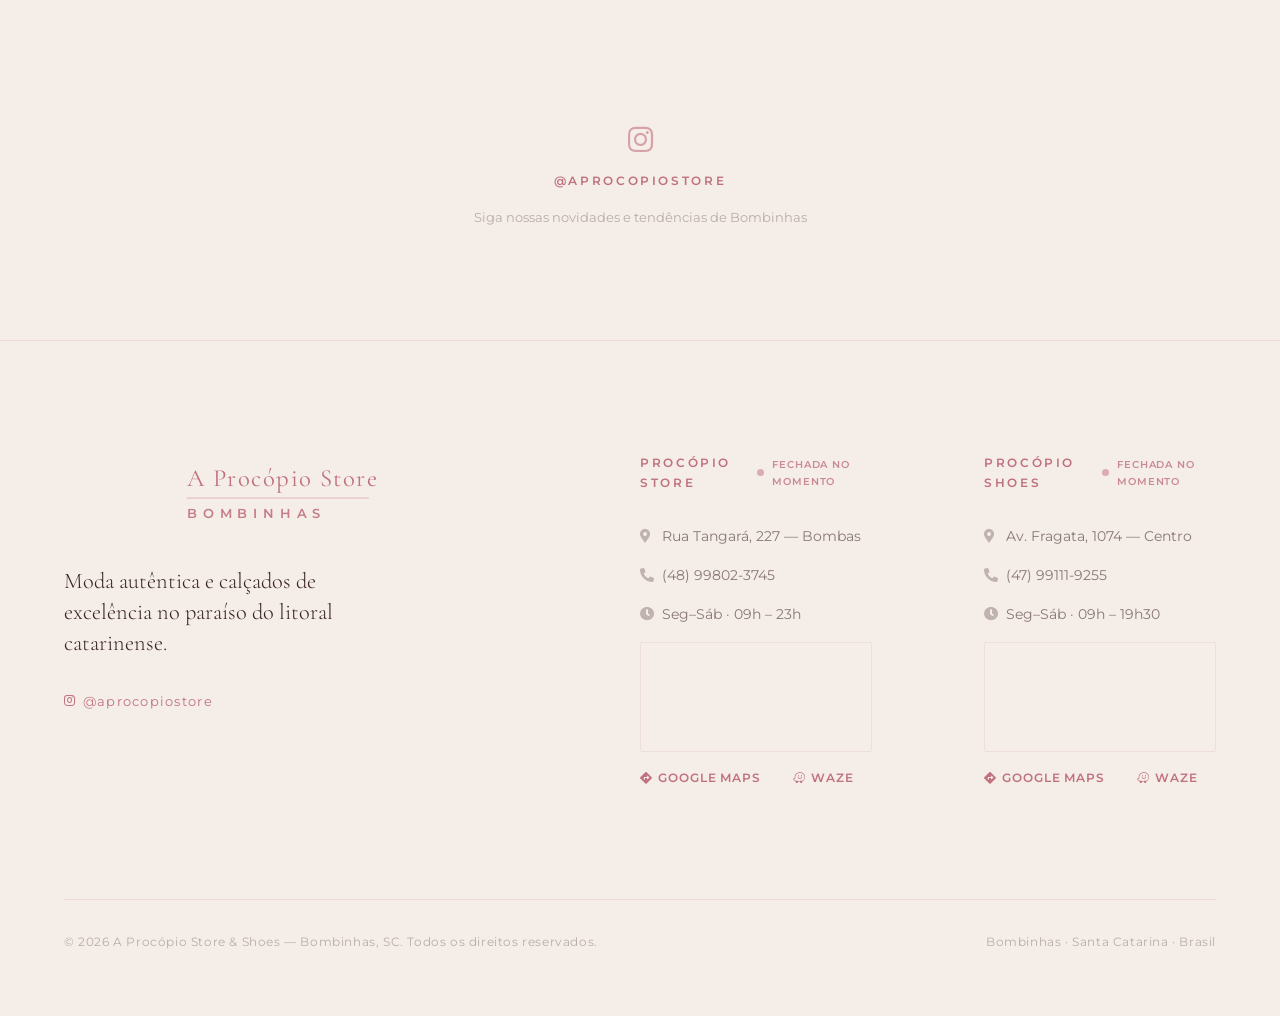
==== commit 4462bb1e: "feat: implement premium interactions (Apple/Tesla style animations, magnetic cursor pull, split grid" ====
--- a/index.html
+++ b/index.html
@@ -86,6 +86,8 @@
                 <i class="fas fa-bars"></i>
             </button>
         </div>
+        <!-- Barra de Progresso Luxuosa de Rolagem -->
+        <div class="header-scroll-progress"></div>
     </header>
 
     <!-- Drawer Mobile -->
@@ -395,10 +397,67 @@
         </div>
     </footer>
 
-    <!-- WhatsApp FAB flutuante -->
-    <a id="wpp-fab" class="whatsapp-fab" aria-label="Falar no WhatsApp" title="Falar conosco">
-        <i class="fab fa-whatsapp"></i>
-    </a>
+    <!-- Concierge WhatsApp Assistant Widget -->
+    <div class="concierge-widget" id="concierge-widget">
+        <!-- Floating FAB Button -->
+        <button class="whatsapp-fab" id="wpp-fab" aria-label="Abrir Concierge Procópio" title="Falar conosco">
+            <i class="fab fa-whatsapp"></i>
+            <span class="whatsapp-badge">1</span>
+        </button>
+
+        <!-- Glassmorphism Assistant Card -->
+        <div class="concierge-card" id="concierge-card">
+            <div class="concierge-header">
+                <div class="concierge-avatar">
+                    <span class="concierge-dot"></span>
+                    <i class="fas fa-gem" style="color: var(--c-gold); font-size: 0.95rem;"></i>
+                </div>
+                <div class="concierge-meta">
+                    <h4 class="concierge-title">Concierge Procópio</h4>
+                    <p class="concierge-sub">Atendimento Premium & Vendas</p>
+                </div>
+                <button class="concierge-close" id="concierge-close" aria-label="Fechar">&times;</button>
+            </div>
+            
+            <div class="concierge-body">
+                <p class="concierge-welcome">Olá! Seja bem-vinda(o). Escolha a boutique que deseja contatar no momento:</p>
+                
+                <!-- Boutique 1 -->
+                <a href="#" id="wpp-link-store" class="concierge-item" target="_blank" rel="noopener noreferrer">
+                    <div class="concierge-item-icon">
+                        <i class="fas fa-tshirt"></i>
+                    </div>
+                    <div class="concierge-item-details">
+                        <div class="concierge-item-row">
+                            <span class="concierge-item-name">A Procópio Store</span>
+                            <span id="concierge-badge-store" class="status-dot"></span>
+                        </div>
+                        <span class="concierge-item-desc">Resortwear & Casual Chic</span>
+                    </div>
+                    <i class="fas fa-chevron-right concierge-chevron"></i>
+                </a>
+
+                <!-- Boutique 2 -->
+                <a href="#" id="wpp-link-shoes" class="concierge-item" target="_blank" rel="noopener noreferrer">
+                    <div class="concierge-item-icon">
+                        <i class="fas fa-shoe-prints"></i>
+                    </div>
+                    <div class="concierge-item-details">
+                        <div class="concierge-item-row">
+                            <span class="concierge-item-name">A Procópio Shoes</span>
+                            <span id="concierge-badge-shoes" class="status-dot"></span>
+                        </div>
+                        <span class="concierge-item-desc">Calçados de Couro Legítimo</span>
+                    </div>
+                    <i class="fas fa-chevron-right concierge-chevron"></i>
+                </a>
+            </div>
+            
+            <div class="concierge-footer">
+                <span>Bombinhas · Santa Catarina</span>
+            </div>
+        </div>
+    </div>
 
     <!-- Dados Estruturados JSON-LD -->
     <script type="application/ld+json">
@@ -451,18 +510,50 @@
 
     <script type="module" src="./js/app.js"></script>
 
-    <!-- FAB WhatsApp: escolhe a loja mais próxima (Shoes encerra antes) -->
+    <!-- Inicializador do Concierge Assistant Widget -->
     <script type="module">
         import { buildSecureWhatsAppLink } from './js/security.js';
+        
         const fab = document.getElementById('wpp-fab');
-        if (fab) {
-            const now = new Date();
-            const hour = parseInt(now.toLocaleTimeString('pt-BR', { timeZone: 'America/Sao_Paulo', hour: '2-digit', hour12: false }));
-            const storeType = (hour >= 19 && hour < 23) ? 'store' : 'shoes';
-            const msg = 'Olá! Vi o site da Procópio e gostaria de mais informações. 😊';
-            fab.href = buildSecureWhatsAppLink(storeType, msg);
-            fab.target = '_blank';
-            fab.rel = 'noopener noreferrer';
+        const card = document.getElementById('concierge-card');
+        const closeBtn = document.getElementById('concierge-close');
+        const badge = fab ? fab.querySelector('.whatsapp-badge') : null;
+        
+        const linkStore = document.getElementById('wpp-link-store');
+        const linkShoes = document.getElementById('wpp-link-shoes');
+        
+        if (fab && card) {
+            // Abre/fecha o card ao clicar no botão
+            fab.addEventListener('click', (e) => {
+                e.stopPropagation();
+                card.classList.toggle('open');
+                if (badge) {
+                    badge.style.display = 'none'; // Esconde a notificação ao clicar
+                }
+            });
+            
+            // Fecha o card ao clicar no botão de fechar
+            if (closeBtn) {
+                closeBtn.addEventListener('click', (e) => {
+                    e.stopPropagation();
+                    card.classList.remove('open');
+                });
+            }
+            
+            // Fecha o card ao clicar fora dele
+            document.addEventListener('click', (e) => {
+                if (!card.contains(e.target) && !fab.contains(e.target)) {
+                    card.classList.remove('open');
+                }
+            });
+            
+            // Constrói os links seguros dinamicamente
+            if (linkStore) {
+                linkStore.href = buildSecureWhatsAppLink('store', 'Olá! Gostaria de conversar com a Procópio Store sobre moda e resortwear. 🌸');
+            }
+            if (linkShoes) {
+                linkShoes.href = buildSecureWhatsAppLink('shoes', 'Olá! Gostaria de conversar com a Procópio Shoes sobre calçados premium. 👞');
+            }
         }
     </script>
 </body>
--- a/css/components.css
+++ b/css/components.css
@@ -698,35 +698,316 @@
 .insta-strip .insta-handle { font-size: 0.8rem; color: var(--c-text-faint); }
 
 /* ============================================
-   WHATSAPP FLUTUANTE
+   TESLA MOSAIC SPLIT — Desktop Grid Expansion
    ============================================ */
-/* WhatsApp verde cânonico mantido */
-.whatsapp-fab {
+@media (min-width: 1025px) {
+    .mosaic {
+        grid-template-columns: 1fr 1fr;
+        transition: grid-template-columns 0.85s cubic-bezier(0.16, 1, 0.3, 1);
+        will-change: grid-template-columns;
+    }
+    .mosaic:has(#mosaic-store:hover) {
+        grid-template-columns: 1.22fr 0.78fr;
+    }
+    .mosaic:has(#mosaic-shoes:hover) {
+        grid-template-columns: 0.78fr 1.22fr;
+    }
+}
+
+/* ============================================
+   CONCIERGE ASSISTANT WIDGET (Premium)
+   ============================================ */
+.concierge-widget {
     position: fixed;
     bottom: 2rem;
     right: 2rem;
-    z-index: 700;
-    width: 56px;
-    height: 56px;
+    z-index: 850;
+    font-family: var(--f-ui);
+}
+
+/* Custom WhatsApp FAB with active glowing badge */
+.whatsapp-fab {
+    position: relative;
+    z-index: 852;
+    width: 60px;
+    height: 60px;
     border-radius: 50%;
     background: #25d366;
     color: white;
     display: flex;
     align-items: center;
     justify-content: center;
+    font-size: 1.6rem;
+    box-shadow: 0 8px 32px rgba(37, 211, 102, 0.25);
+    border: 1px solid rgba(255,255,255,0.25);
+    transition: transform 0.4s cubic-bezier(0.34, 1.56, 0.64, 1),
+                box-shadow 0.4s ease;
+    cursor: pointer;
+}
+
+.whatsapp-fab:hover {
+    transform: scale(1.08) translateY(-4px);
+    box-shadow: 0 12px 40px rgba(37, 211, 102, 0.4);
+}
+
+.whatsapp-badge {
+    position: absolute;
+    top: -2px;
+    right: -2px;
+    background: var(--c-gold);
+    color: white;
+    border-radius: 50%;
+    width: 20px;
+    height: 20px;
+    font-size: 0.7rem;
+    font-weight: 700;
+    display: flex;
+    align-items: center;
+    justify-content: center;
+    border: 2px solid var(--c-bg);
+    box-shadow: 0 2px 8px rgba(192, 113, 126, 0.35);
+    animation: badgePulse 2s infinite ease-in-out;
+}
+
+/* Assistant Card Container (Glassmorphism de Grife) */
+.concierge-card {
+    position: absolute;
+    bottom: 76px;
+    right: 0;
+    width: 360px;
+    max-width: calc(100vw - 4rem);
+    background: var(--glass-bg);
+    backdrop-filter: var(--glass);
+    -webkit-backdrop-filter: var(--glass);
+    border: 1px solid var(--glass-border);
+    border-radius: 16px;
+    box-shadow: var(--shadow-deep);
+    display: flex;
+    flex-direction: column;
+    overflow: hidden;
+    opacity: 0;
+    pointer-events: none;
+    transform: translateY(20px) scale(0.95);
+    transition: transform 0.5s var(--ease-out),
+                opacity 0.5s var(--ease-out);
+    z-index: 851;
+}
+
+.concierge-card.open {
+    opacity: 1;
+    pointer-events: all;
+    transform: translateY(0) scale(1);
+}
+
+/* Card Header */
+.concierge-header {
+    padding: 1.25rem 1.5rem;
+    background: rgba(200, 147, 160, 0.07);
+    border-bottom: 1px solid var(--c-border);
+    display: flex;
+    align-items: center;
+    gap: 1rem;
+}
+
+.concierge-avatar {
+    position: relative;
+    width: 38px;
+    height: 38px;
+    border-radius: 50%;
+    background: white;
+    border: 1px solid var(--c-border);
+    display: flex;
+    align-items: center;
+    justify-content: center;
+    box-shadow: var(--shadow-card);
+}
+
+.concierge-avatar .concierge-dot {
+    position: absolute;
+    bottom: 0;
+    right: 0;
+    width: 9px;
+    height: 9px;
+    border-radius: 50%;
+    background: var(--c-sage);
+    border: 1.5px solid white;
+}
+
+.concierge-meta {
+    flex: 1;
+}
+
+.concierge-title {
+    font-family: var(--f-ui);
+    font-size: 0.95rem;
+    font-weight: 600;
+    color: var(--c-text);
+    margin: 0;
+}
+
+.concierge-sub {
+    font-size: 0.72rem;
+    color: var(--c-text-muted);
+    margin: 2px 0 0 0;
+    font-family: var(--f-ui);
+    letter-spacing: 0.02em;
+}
+
+.concierge-close {
+    background: none;
+    border: none;
     font-size: 1.5rem;
-    box-shadow: 0 4px 24px rgba(37, 211, 102, 0.28);
-    border: 1px solid rgba(255,255,255,0.2);
+    color: var(--c-text-muted);
+    cursor: pointer;
+    transition: color var(--dur-fast), background var(--dur-fast);
+    display: flex;
+    align-items: center;
+    justify-content: center;
+    width: 24px;
+    height: 24px;
+    border-radius: 50%;
+}
+
+.concierge-close:hover {
+    color: var(--c-text);
+    background: rgba(58, 37, 40, 0.05);
+}
+
+/* Card Body & Option items */
+.concierge-body {
+    padding: 1.5rem;
+    display: flex;
+    flex-direction: column;
+    gap: 1rem;
+}
+
+.concierge-welcome {
+    font-size: 0.85rem;
+    color: var(--c-text-muted);
+    line-height: 1.5;
+    margin: 0 0 0.25rem 0;
+}
+
+.concierge-item {
+    display: flex;
+    align-items: center;
+    gap: 1rem;
+    padding: 1rem;
+    background: rgba(255, 255, 255, 0.65);
+    border: 1px solid var(--c-border);
+    border-radius: 12px;
+    text-decoration: none;
+    color: inherit;
+    transition: border-color var(--dur-fast) var(--ease-out),
+                background-color var(--dur-fast) var(--ease-out),
+                transform var(--dur-fast) var(--ease-out),
+                box-shadow var(--dur-fast);
+}
+
+.concierge-item:hover {
+    border-color: var(--c-border-hover);
+    background: rgba(255, 255, 255, 0.95);
+    transform: translateY(-2px);
+    box-shadow: var(--shadow-card);
+}
+
+.concierge-item-icon {
+    width: 38px;
+    height: 38px;
+    border-radius: 8px;
+    background: var(--c-gold-dim);
+    color: var(--c-gold);
+    display: flex;
+    align-items: center;
+    justify-content: center;
+    font-size: 1.15rem;
+    flex-shrink: 0;
+    transition: background-color var(--dur-fast) var(--ease-out),
+                color var(--dur-fast) var(--ease-out);
+}
+
+.concierge-item:hover .concierge-item-icon {
+    background: var(--c-gold);
+    color: white;
+}
+
+.concierge-item-details {
+    flex: 1;
+    display: flex;
+    flex-direction: column;
+    gap: 2px;
+}
+
+.concierge-item-row {
+    display: flex;
+    align-items: center;
+    gap: 0.5rem;
+}
+
+.concierge-item-name {
+    font-family: var(--f-ui);
+    font-size: 0.88rem;
+    font-weight: 600;
+    color: var(--c-text);
+}
+
+/* Sincronização de Status com Relógio */
+.concierge-item .status-dot {
+    width: 7px;
+    height: 7px;
+    border-radius: 50%;
+    flex-shrink: 0;
+    display: inline-block;
+}
+
+.concierge-item .status-dot.open {
+    background: var(--c-sage);
+    box-shadow: 0 0 0 3px rgba(74, 124, 103, 0.2);
+    animation: statusPulse 2s ease-in-out infinite;
+}
+
+.concierge-item .status-dot.closed {
+    background: var(--c-gold);
+    opacity: 0.65;
+}
+
+.concierge-item-desc {
+    font-size: 0.75rem;
+    color: var(--c-text-muted);
+}
+
+.concierge-chevron {
+    font-size: 0.8rem;
+    color: var(--c-text-faint);
     transition: transform var(--dur-fast) var(--ease-out),
-                box-shadow var(--dur-fast);
-    cursor: pointer;
-}
-
-.whatsapp-fab:hover {
-    transform: scale(1.1) translateY(-2px);
-    box-shadow: 0 8px 32px rgba(37, 211, 102, 0.38);
+                color var(--dur-fast) var(--ease-out);
+}
+
+.concierge-item:hover .concierge-chevron {
+    transform: translateX(4px);
+    color: var(--c-gold);
+}
+
+/* Card Footer */
+.concierge-footer {
+    padding: 0.75rem 1.5rem;
+    text-align: center;
+    font-size: 0.65rem;
+    color: var(--c-text-faint);
+    text-transform: uppercase;
+    letter-spacing: 0.1em;
+    border-top: 1px solid var(--c-border);
+    background: rgba(255, 255, 255, 0.3);
+}
+
+/* Animations keyframes */
+@keyframes badgePulse {
+    0%, 100% { transform: scale(1); }
+    50% { transform: scale(1.15); box-shadow: 0 0 0 4px rgba(192, 113, 126, 0.2); }
 }
 
 @media (max-width: 768px) {
     .location-grid { grid-template-columns: 1fr; }
-}
+    .concierge-widget { bottom: 1.5rem; right: 1.5rem; }
+    .concierge-card { width: calc(100vw - 3rem); right: 0; bottom: 70px; }
+}
--- a/css/animations.css
+++ b/css/animations.css
@@ -136,3 +136,38 @@
 .lookbook-grid.fading {
     opacity: 0;
 }
+
+/* ============================================
+   BARRA DE PROGRESSO DE ROLAGEM LUXUOSA
+   ============================================ */
+.header-scroll-progress {
+    position: absolute;
+    bottom: -1px;
+    left: 0;
+    height: 2px;
+    width: 0%;
+    background: var(--c-gold);
+    transition: width 0.1s ease-out;
+    z-index: 10;
+    box-shadow: 0 1px 4px rgba(192, 113, 126, 0.4);
+}
+
+/* ============================================
+   REVEAL CINEMÁTICO PREMIUM (Apple/Tesla Style)
+   ============================================ */
+.reveal-premium {
+    opacity: 0;
+    transform: translateY(40px) scale(0.98);
+    filter: blur(4px);
+    transition: 
+        opacity var(--dur-slow) var(--ease-out),
+        transform var(--dur-slow) var(--ease-out),
+        filter var(--dur-slow) var(--ease-out);
+    will-change: transform, opacity, filter;
+}
+
+.reveal-premium.visible {
+    opacity: 1;
+    transform: translateY(0) scale(1);
+    filter: blur(0);
+}
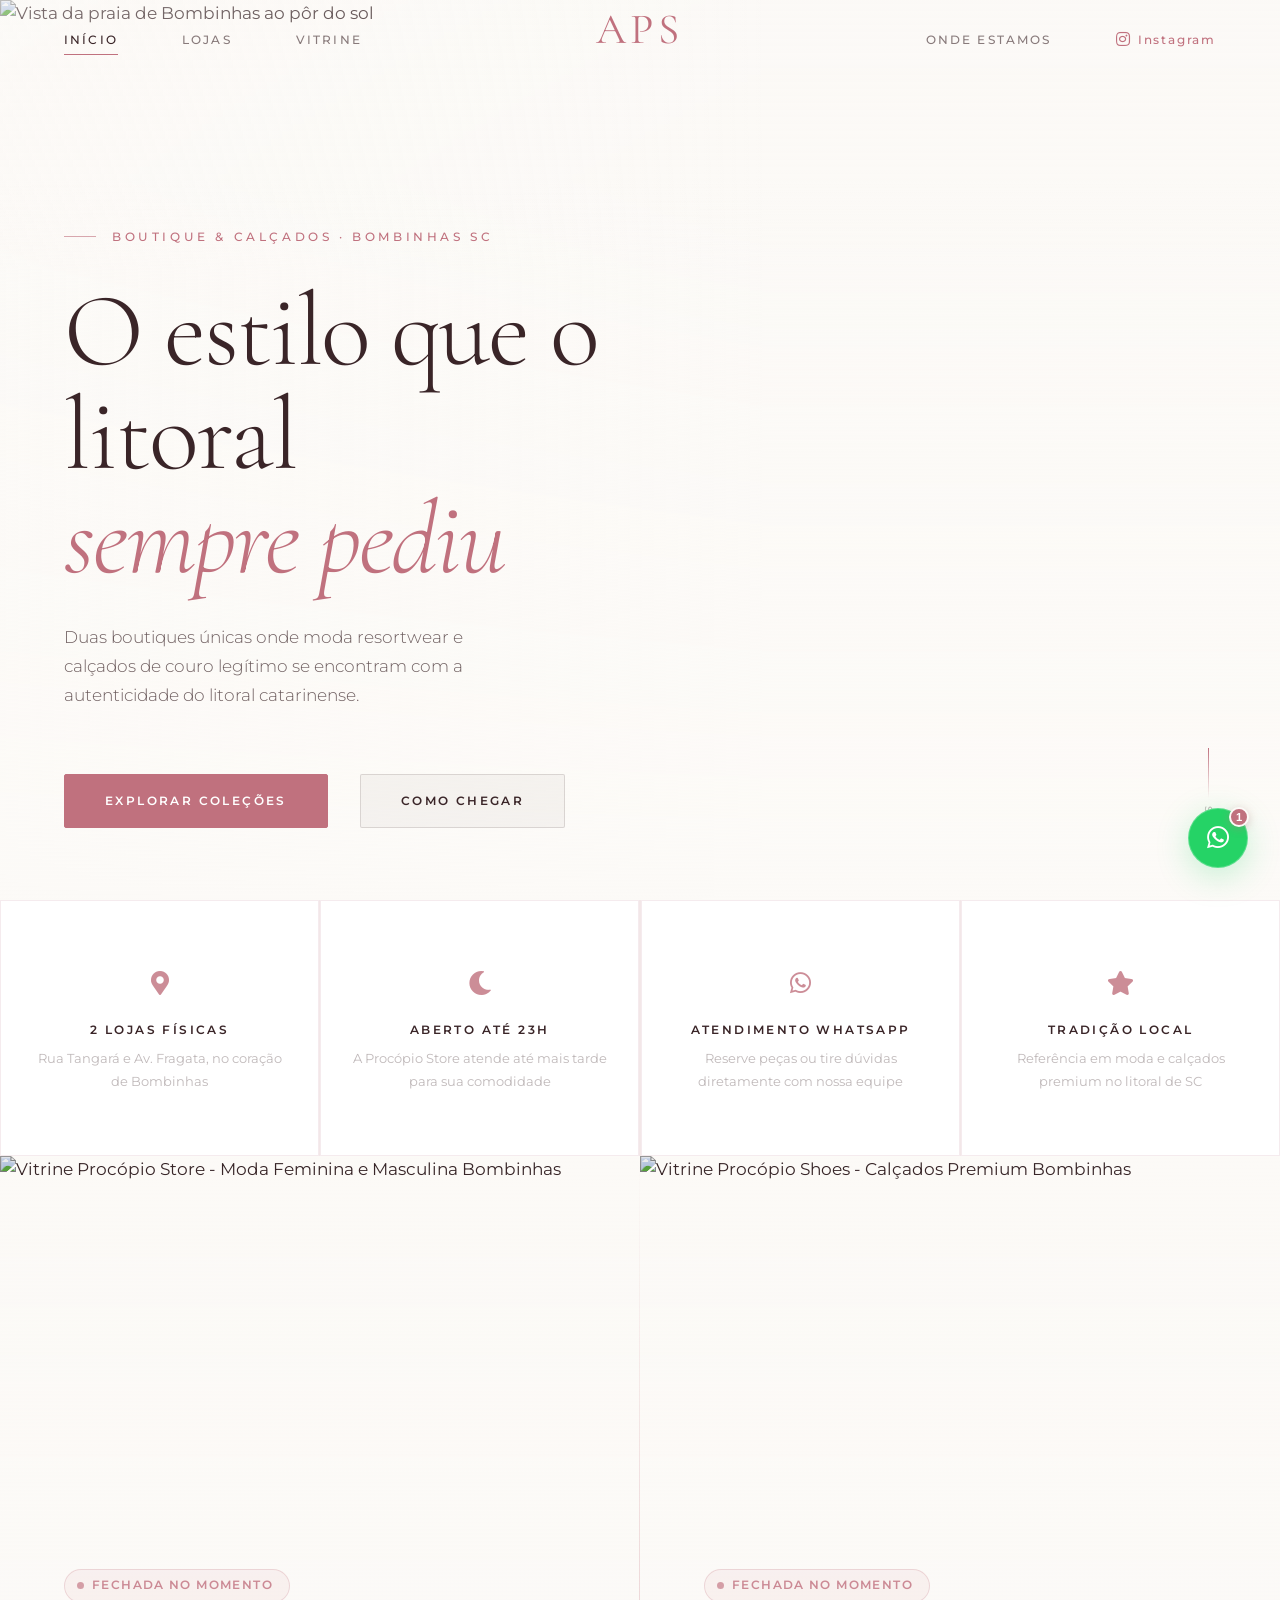
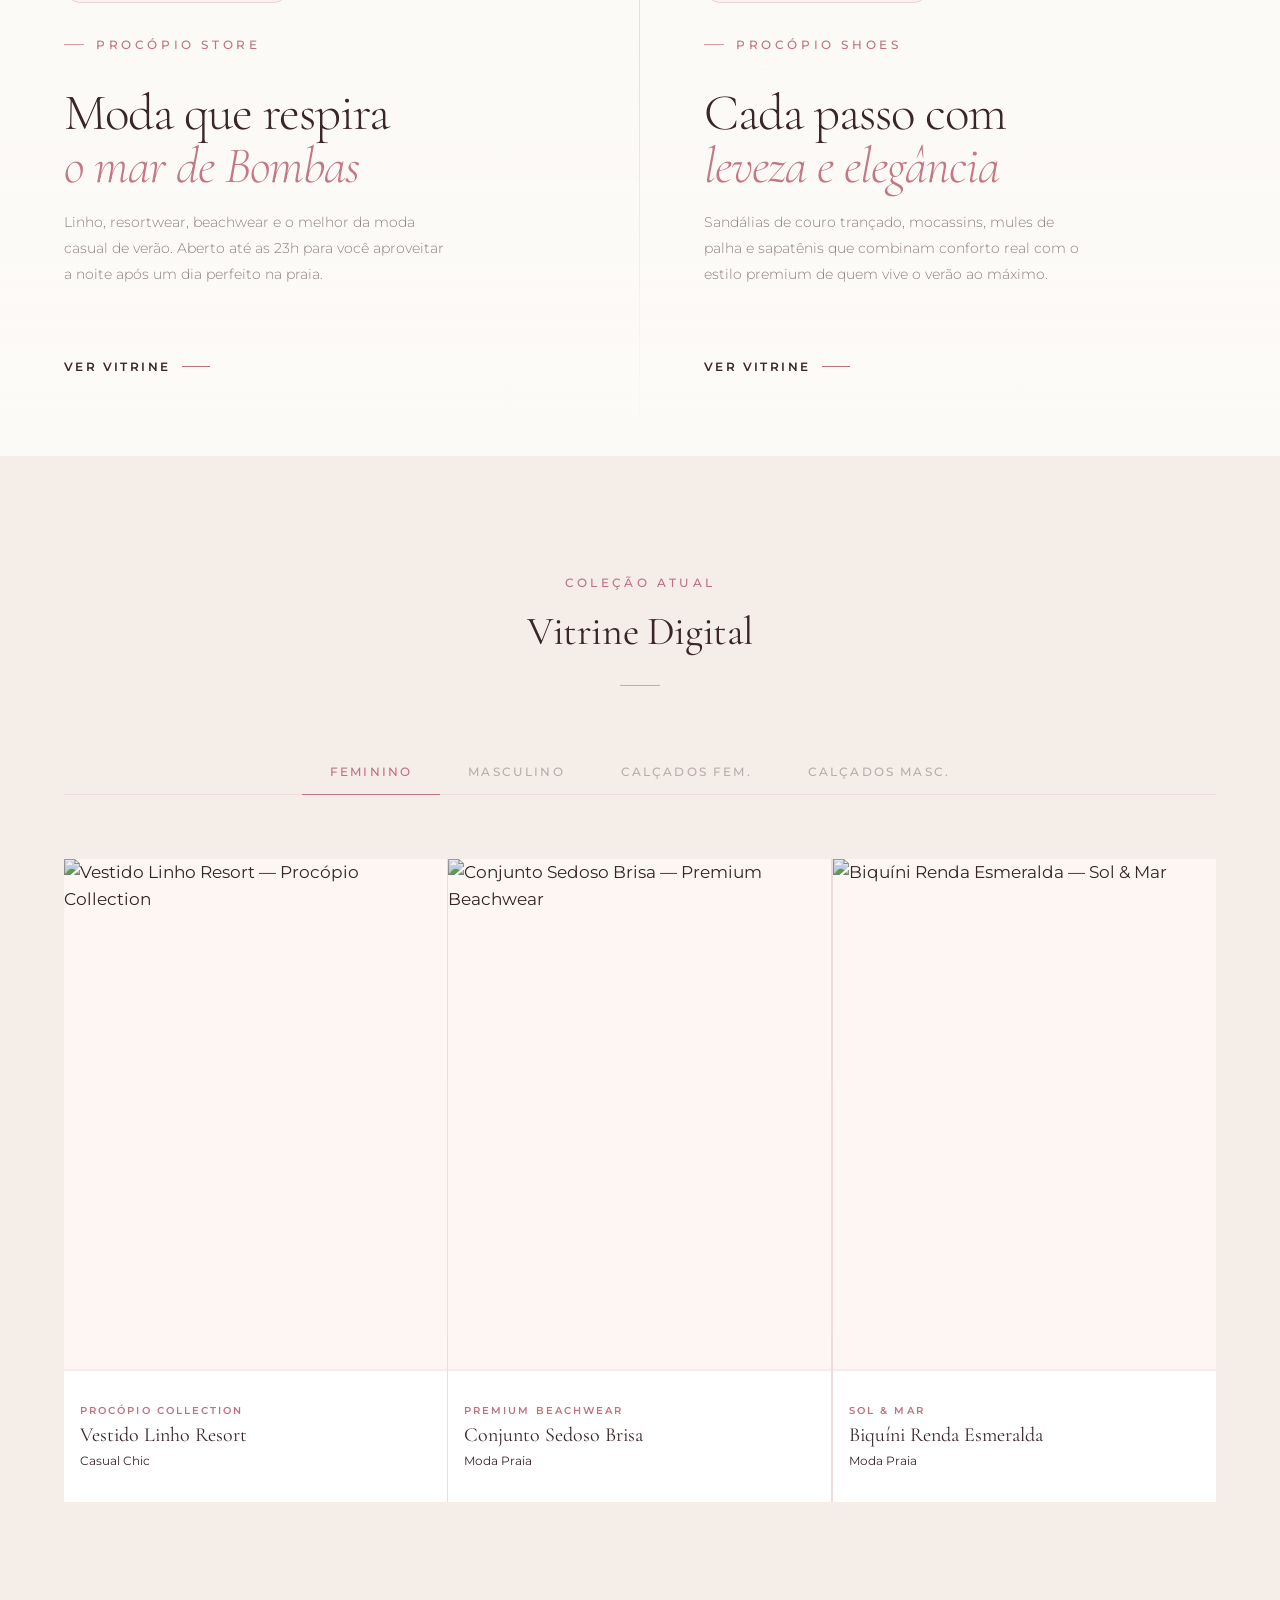
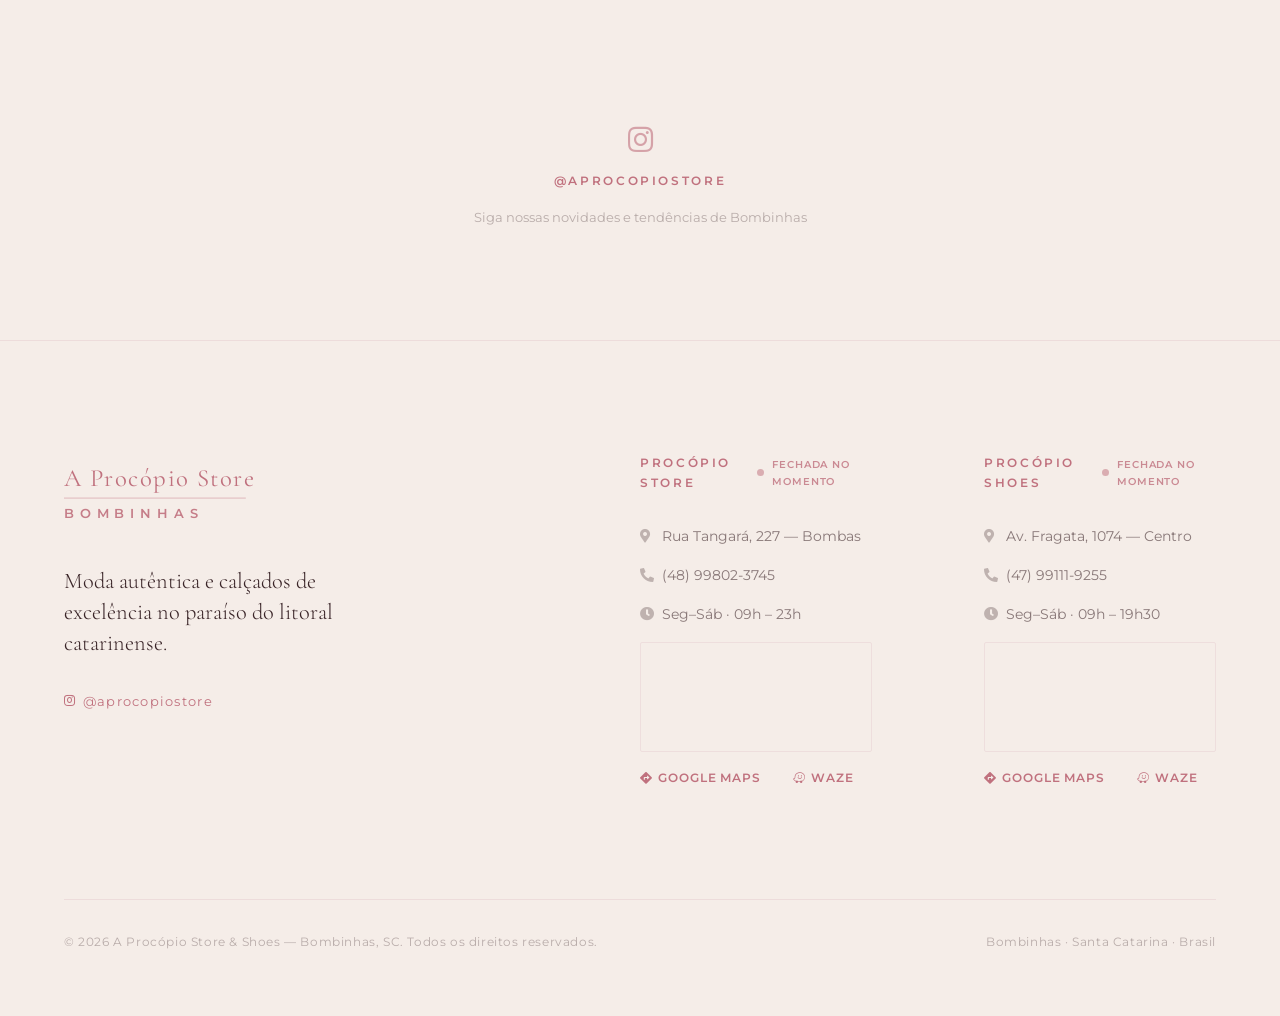
==== commit 60ca38c8: "fix: align footer SVG brand logo to the left" ====
--- a/index.html
+++ b/index.html
@@ -286,7 +286,7 @@
             <div class="footer-grid">
 
                 <div class="footer-brand">
-                    <svg viewBox="0 0 300 110" style="height:80px;width:auto;" fill="none" xmlns="http://www.w3.org/2000/svg">
+                    <svg viewBox="0 0 300 110" style="height:80px;width:auto;align-self:flex-start;" preserveAspectRatio="xMinYMid meet" fill="none" xmlns="http://www.w3.org/2000/svg">
                         <text x="0" y="45" font-family="'Cormorant Garamond', Georgia, serif" font-size="34" font-weight="400" fill="#c0717e" letter-spacing="2" text-anchor="start">A Procópio Store</text>
                         <line x1="0" y1="62" x2="250" y2="62" stroke="#c0717e" stroke-width="1.2" opacity="0.5"/>
                         <text x="0" y="90" font-family="'Montserrat', sans-serif" font-size="18" font-weight="600" fill="#c0717e" letter-spacing="8" text-anchor="start" opacity="0.9">BOMBINHAS</text>
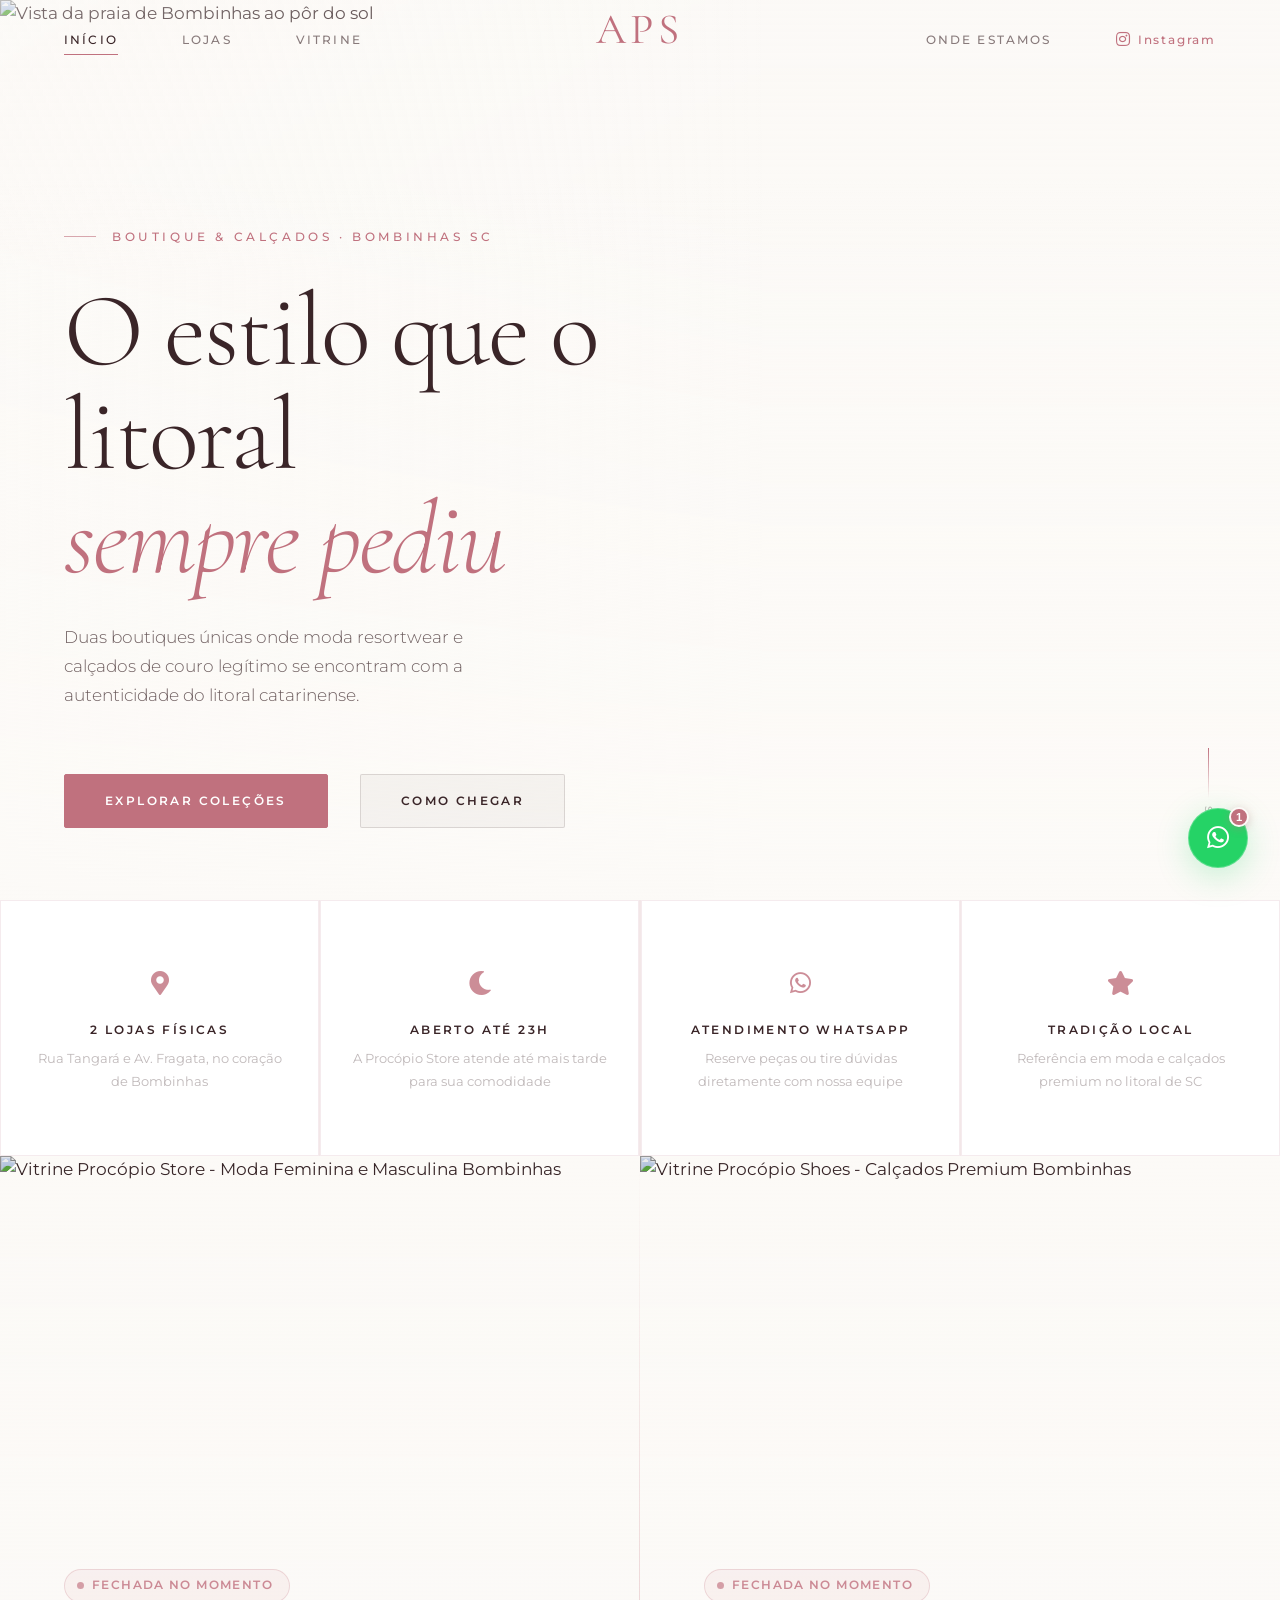
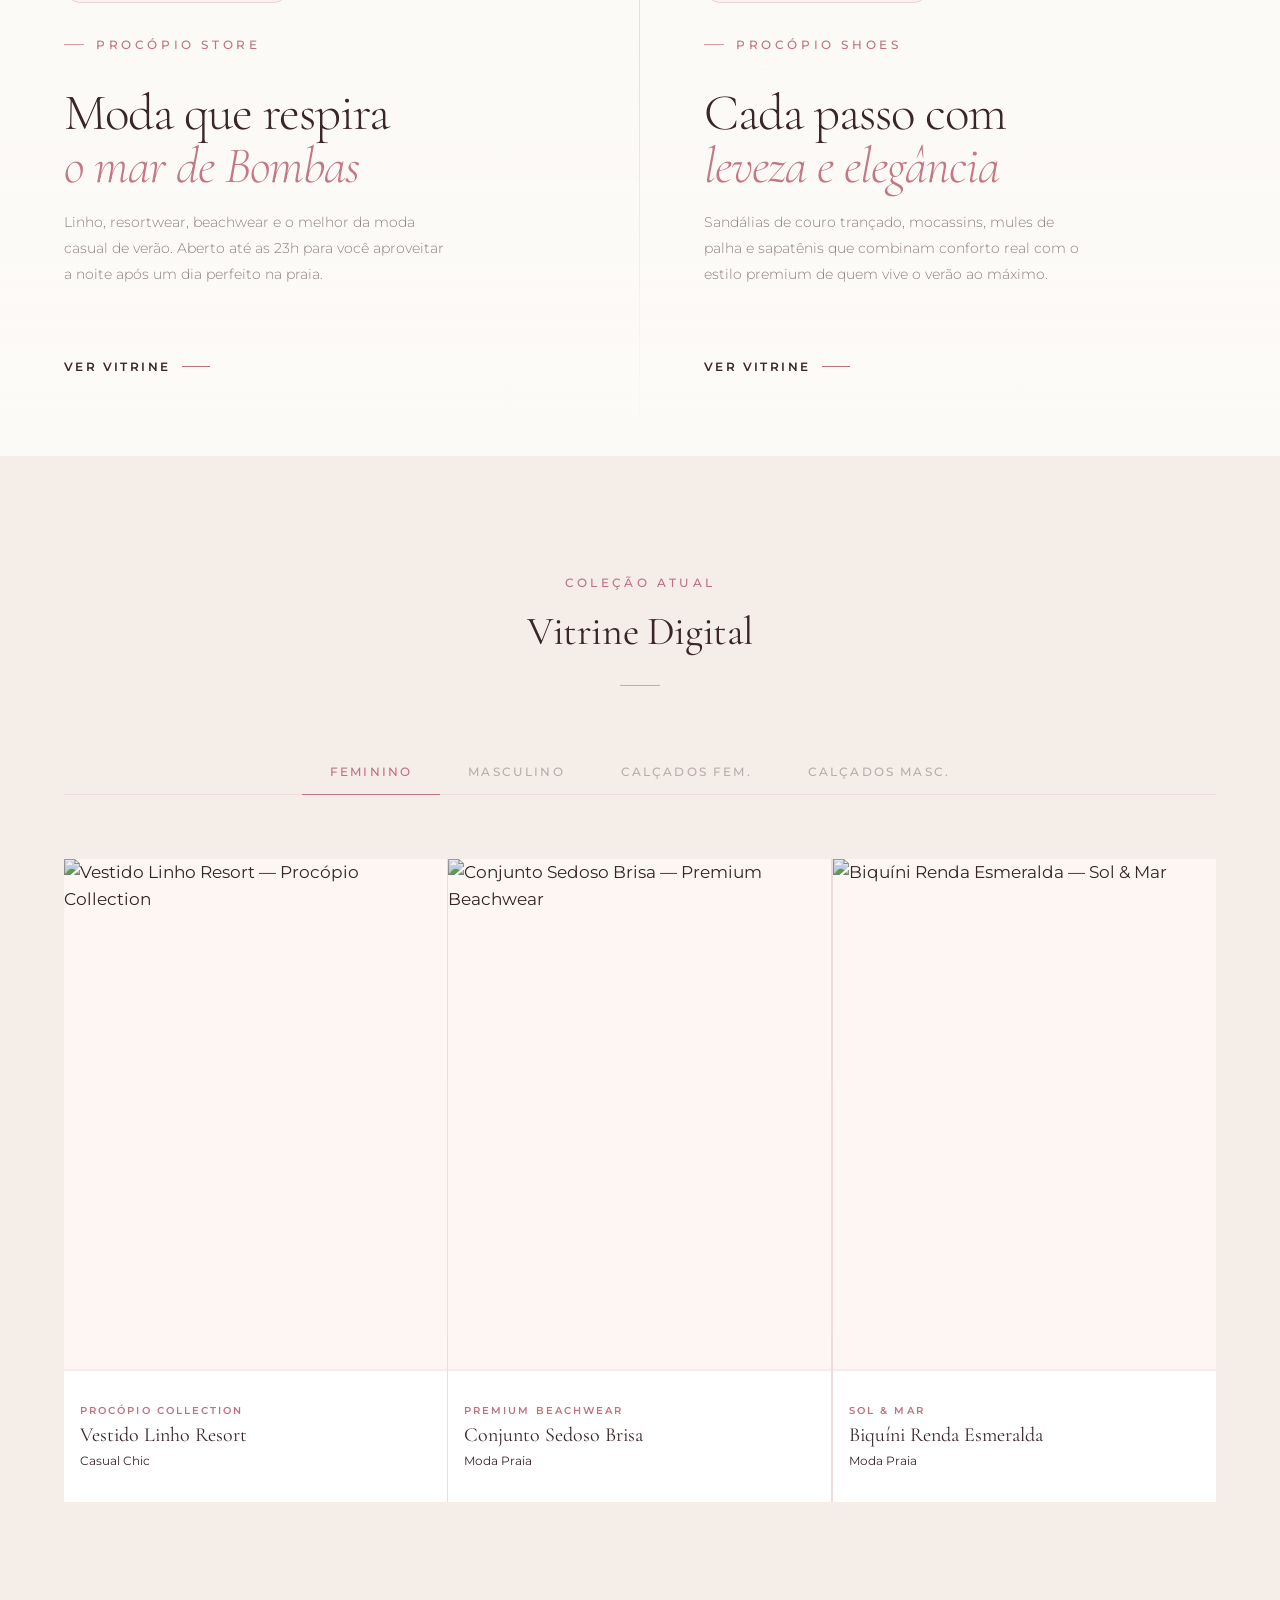
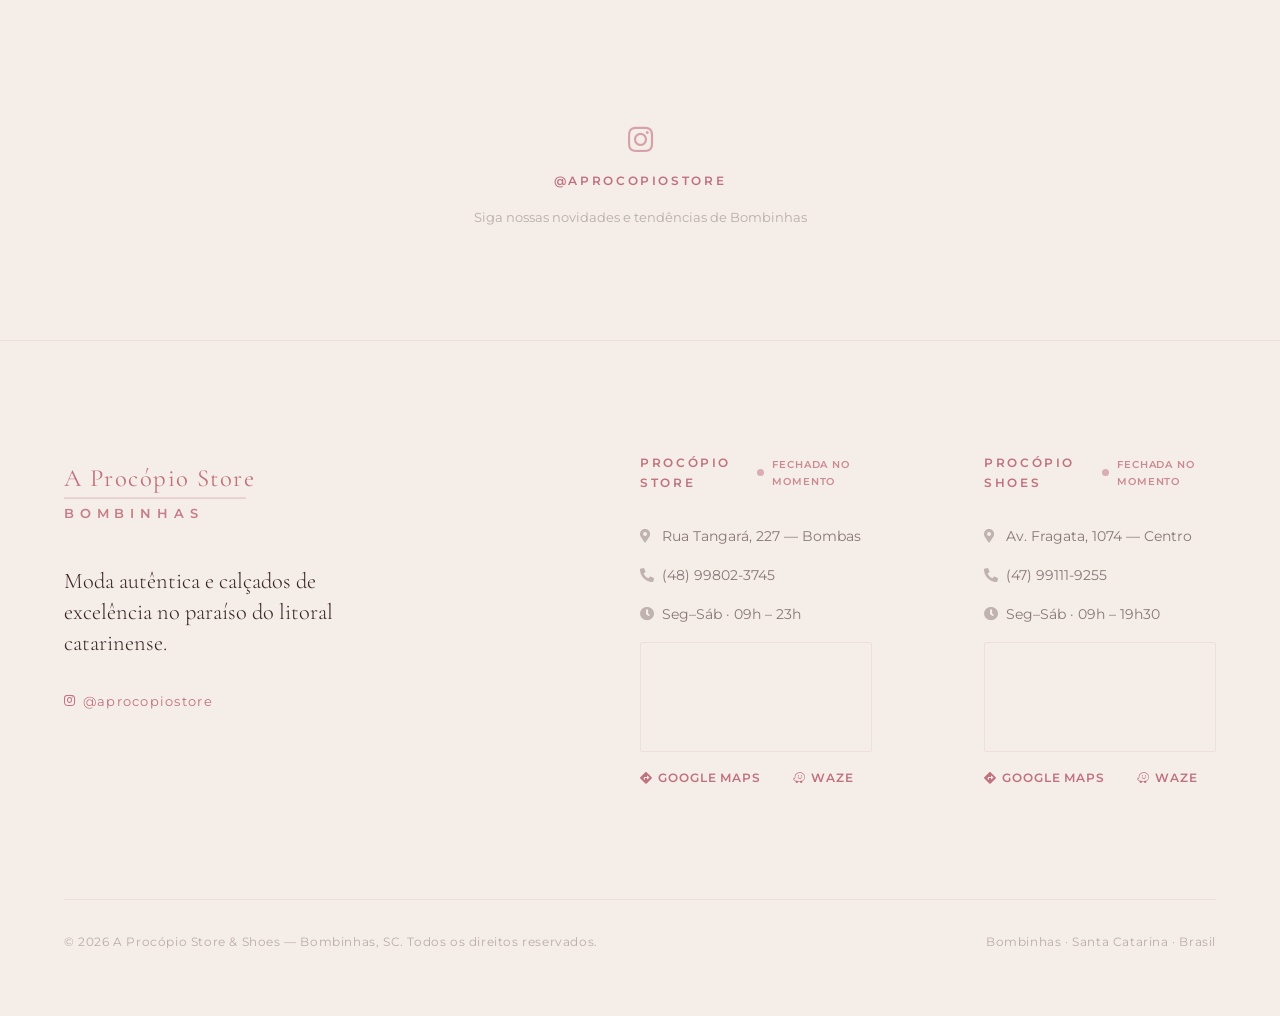
==== commit c82257c2: "feat: clean map clutter using CSS clipping and add interactive zoom effect on hover" ====
--- a/index.html
+++ b/index.html
@@ -323,17 +323,15 @@
                             <i class="fas fa-clock" style="opacity:0.5;width:14px;"></i> Seg–Sáb · 09h – 23h
                         </li>
                     </ul>
-                    <div class="footer-map-wrap">
+                    <a href="https://maps.google.com/?q=Rua+Tangará+227+Bombinhas+SC" target="_blank" rel="noopener noreferrer" class="footer-map-wrap" title="Ver no Google Maps">
                         <iframe 
                             src="https://maps.google.com/maps?q=Rua%20Tangará%20227%20Bombinhas%20SC&t=&z=15&ie=UTF8&iwloc=&output=embed" 
-                            width="100%" 
-                            height="100%" 
                             style="border:0;"
                             allowfullscreen="" 
                             loading="lazy" 
                             referrerpolicy="no-referrer-when-downgrade">
                         </iframe>
-                    </div>
+                    </a>
                     <div class="footer-map-actions">
                         <a href="https://maps.google.com/?q=Rua+Tangará+227+Bombinhas+SC" target="_blank" rel="noopener noreferrer">
                             <i class="fas fa-directions"></i> Google Maps
@@ -367,17 +365,15 @@
                             <i class="fas fa-clock" style="opacity:0.5;width:14px;"></i> Seg–Sáb · 09h – 19h30
                         </li>
                     </ul>
-                    <div class="footer-map-wrap">
+                    <a href="https://maps.google.com/?q=Avenida+Fragata+1074+Bombinhas+SC" target="_blank" rel="noopener noreferrer" class="footer-map-wrap" title="Ver no Google Maps">
                         <iframe 
                             src="https://maps.google.com/maps?q=Avenida%20Fragata%201074%20Bombinhas%20SC&t=&z=15&ie=UTF8&iwloc=&output=embed" 
-                            width="100%" 
-                            height="100%" 
                             style="border:0;"
                             allowfullscreen="" 
                             loading="lazy" 
                             referrerpolicy="no-referrer-when-downgrade">
                         </iframe>
-                    </div>
+                    </a>
                     <div class="footer-map-actions">
                         <a href="https://maps.google.com/?q=Avenida+Fragata+1074+Bombinhas+SC" target="_blank" rel="noopener noreferrer">
                             <i class="fas fa-directions"></i> Google Maps
--- a/css/components.css
+++ b/css/components.css
@@ -598,30 +598,39 @@
 
 /* Minimalist Map Preview and Badges inside the Footer */
 .footer-map-wrap {
+    display: block;
+    position: relative;
     height: 110px;
     border-radius: var(--r-sm);
     overflow: hidden;
     border: 1px solid var(--c-border);
     opacity: 0.85;
-    transition: opacity var(--dur-fast), border-color var(--dur-fast);
+    transition: opacity var(--dur-fast), border-color var(--dur-fast), box-shadow var(--dur-fast);
     margin: var(--s-sm) 0;
 }
 
 .footer-map-wrap:hover {
     opacity: 1;
     border-color: var(--c-border-hover);
+    box-shadow: var(--shadow-card);
 }
 
 .footer-map-wrap iframe {
-    width: 100%;
-    height: 100%;
+    position: absolute;
+    width: 140%;
+    height: 140%;
+    top: -20%;
+    left: -20%;
     border: 0;
     filter: sepia(0.35) saturate(0.55) brightness(1.05) contrast(1.05);
-    transition: filter var(--dur-fast) var(--ease-out);
+    transition: filter var(--dur-slow) var(--ease-out), transform var(--dur-slow) var(--ease-out);
+    pointer-events: none;
+    will-change: transform;
 }
 
 .footer-map-wrap:hover iframe {
     filter: sepia(0.08) saturate(0.85) brightness(1.02) contrast(1.02);
+    transform: scale(1.12);
 }
 
 .footer-map-actions {
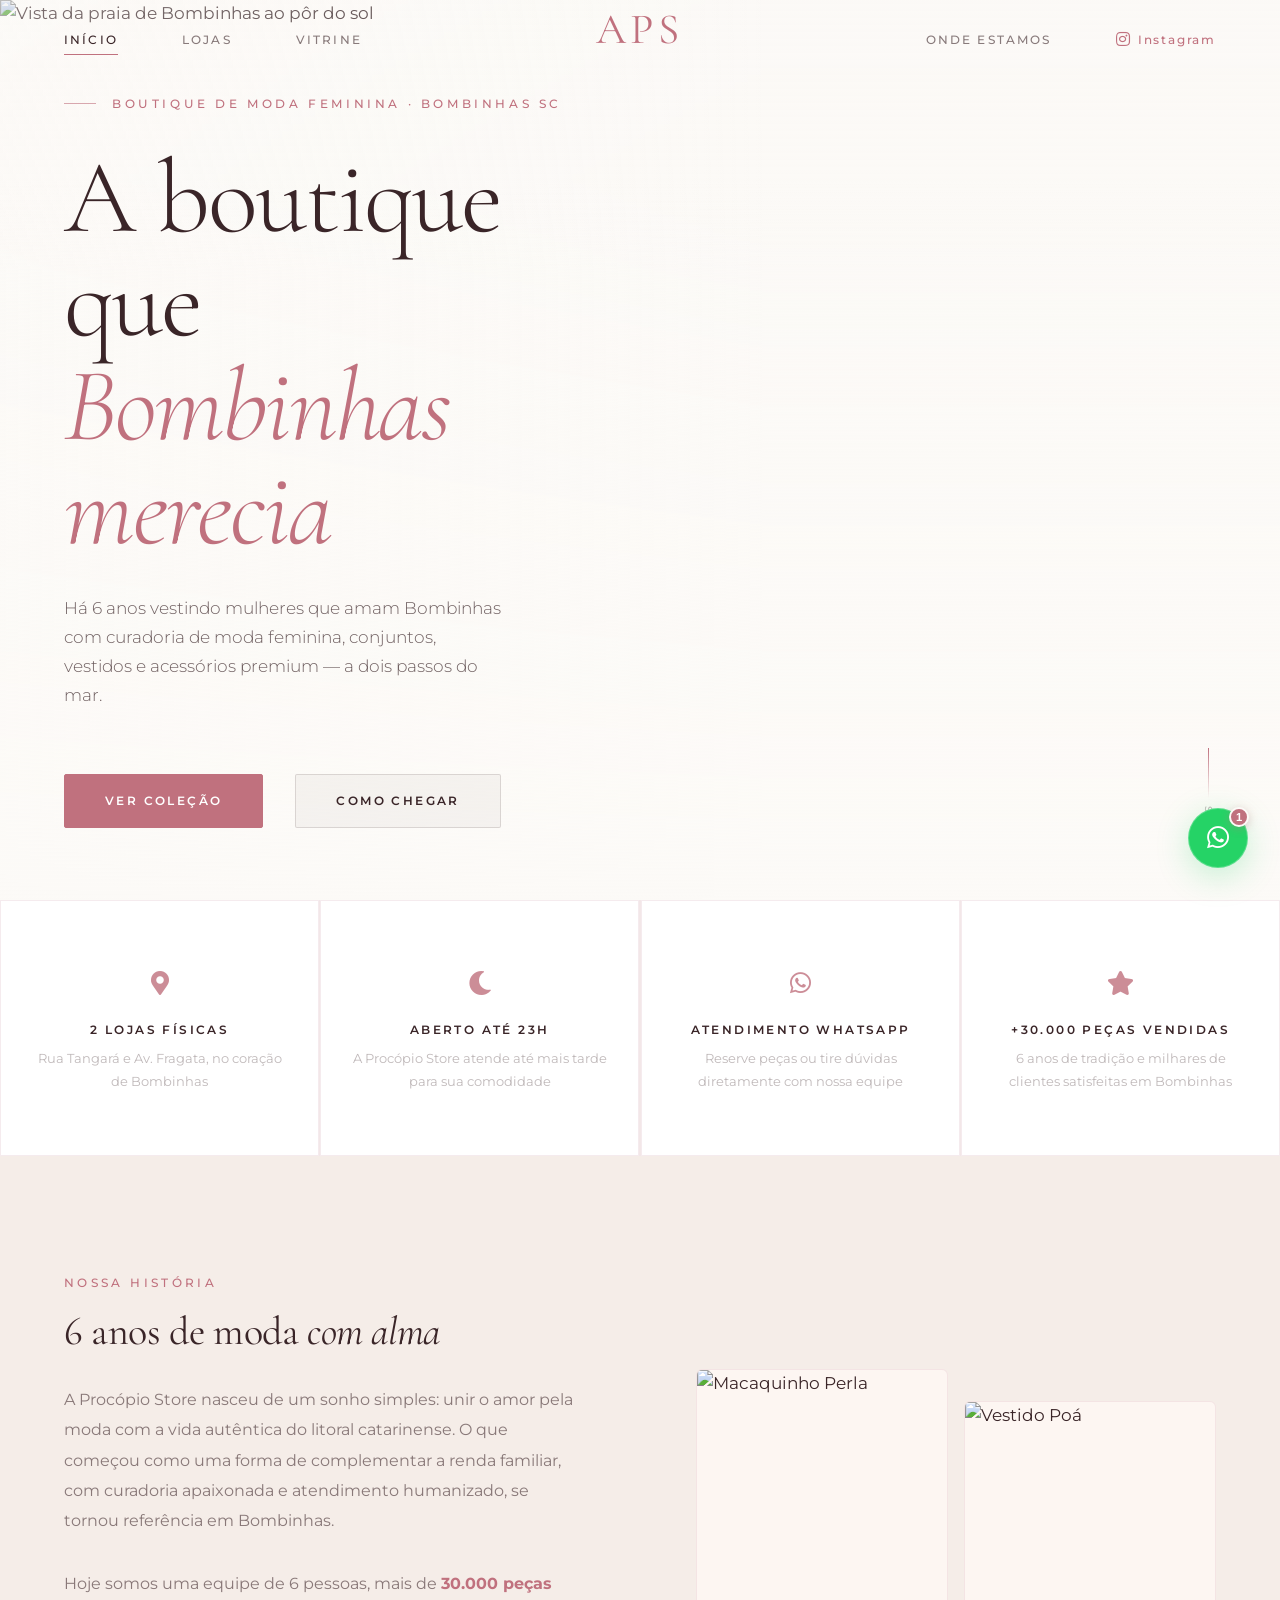
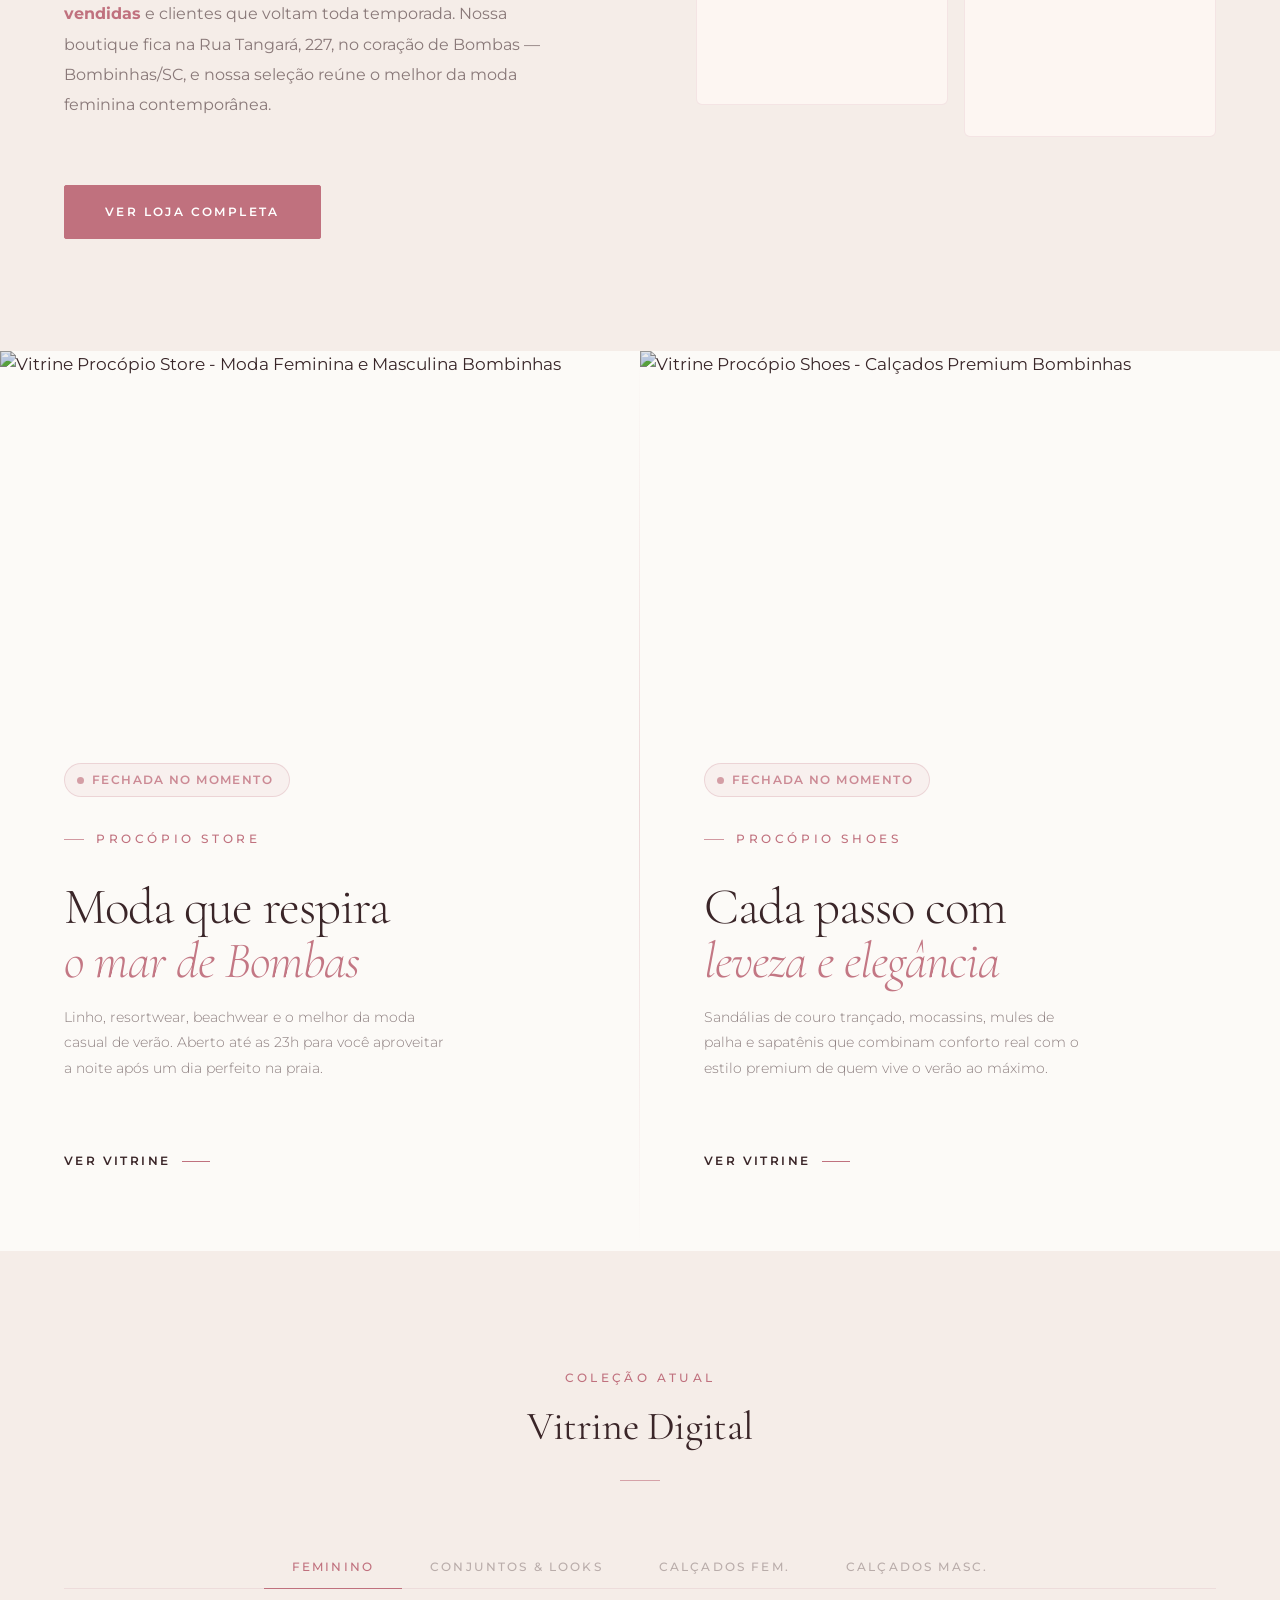
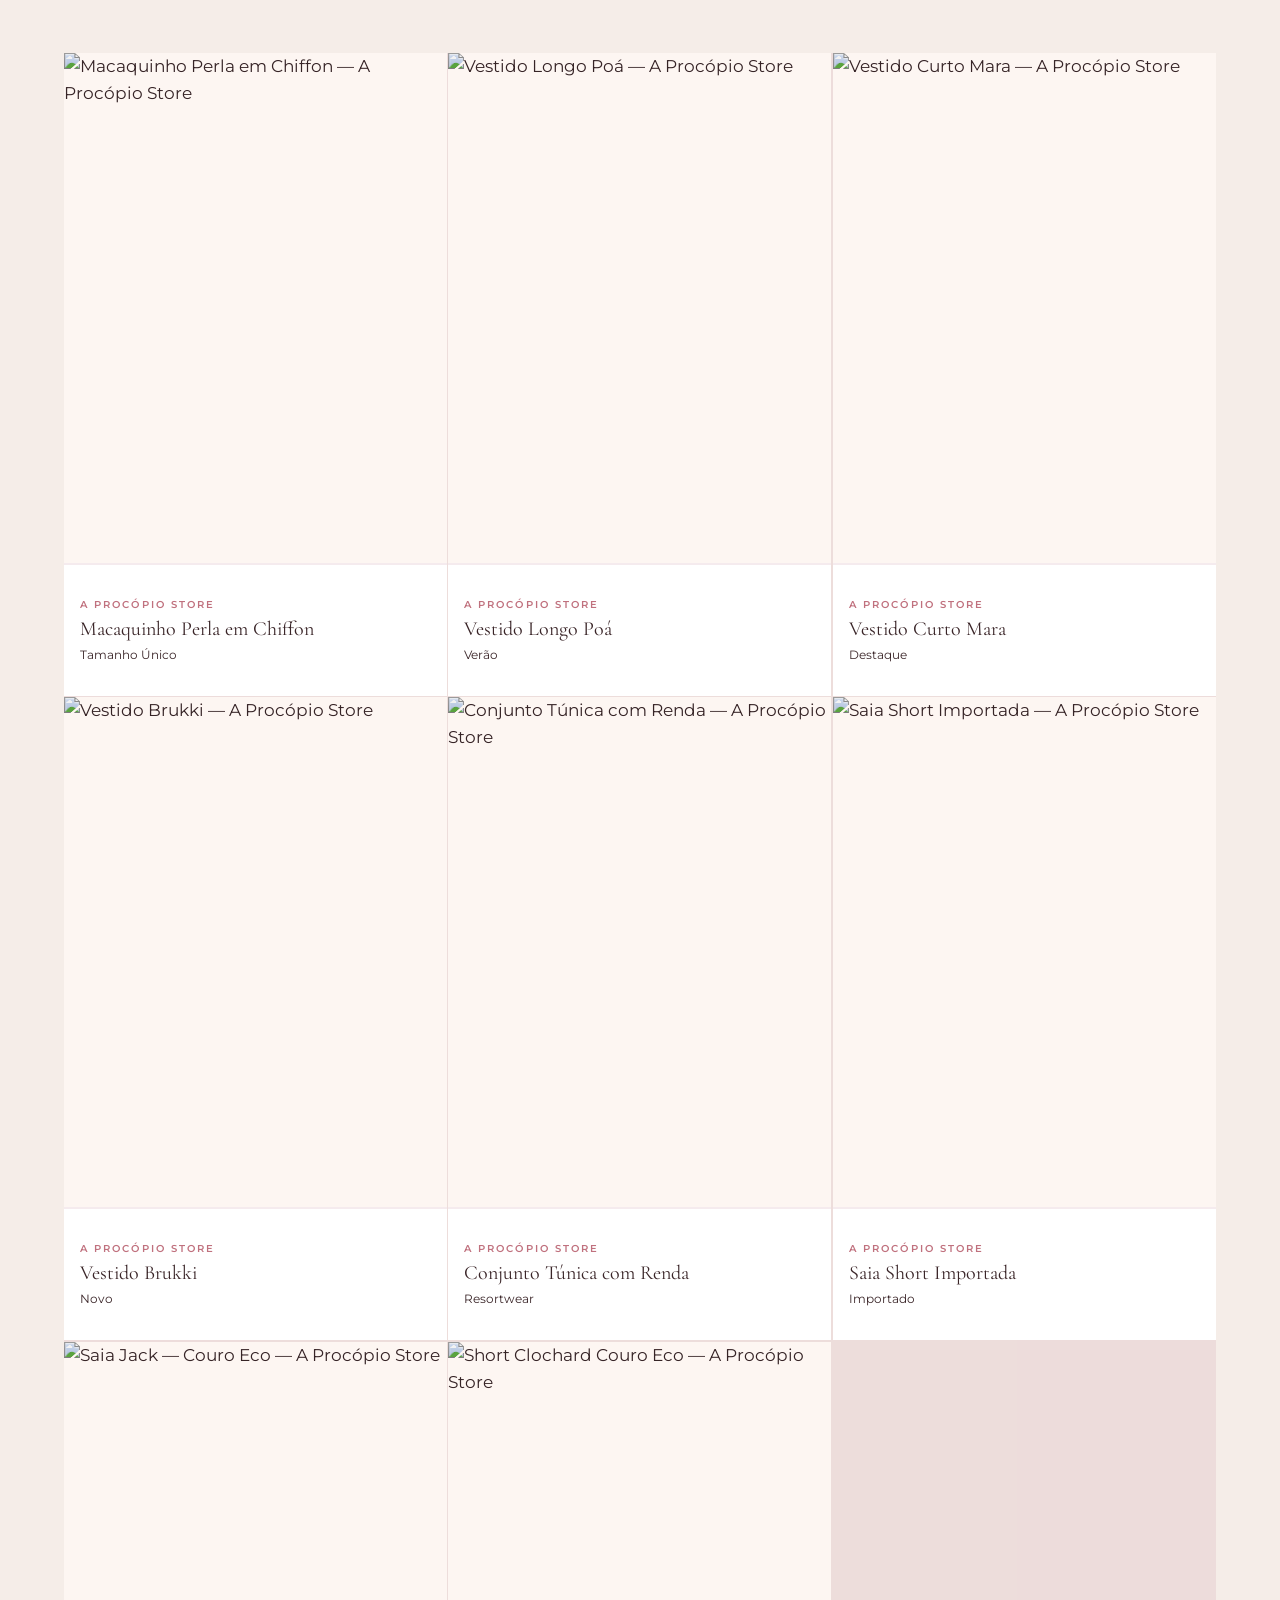
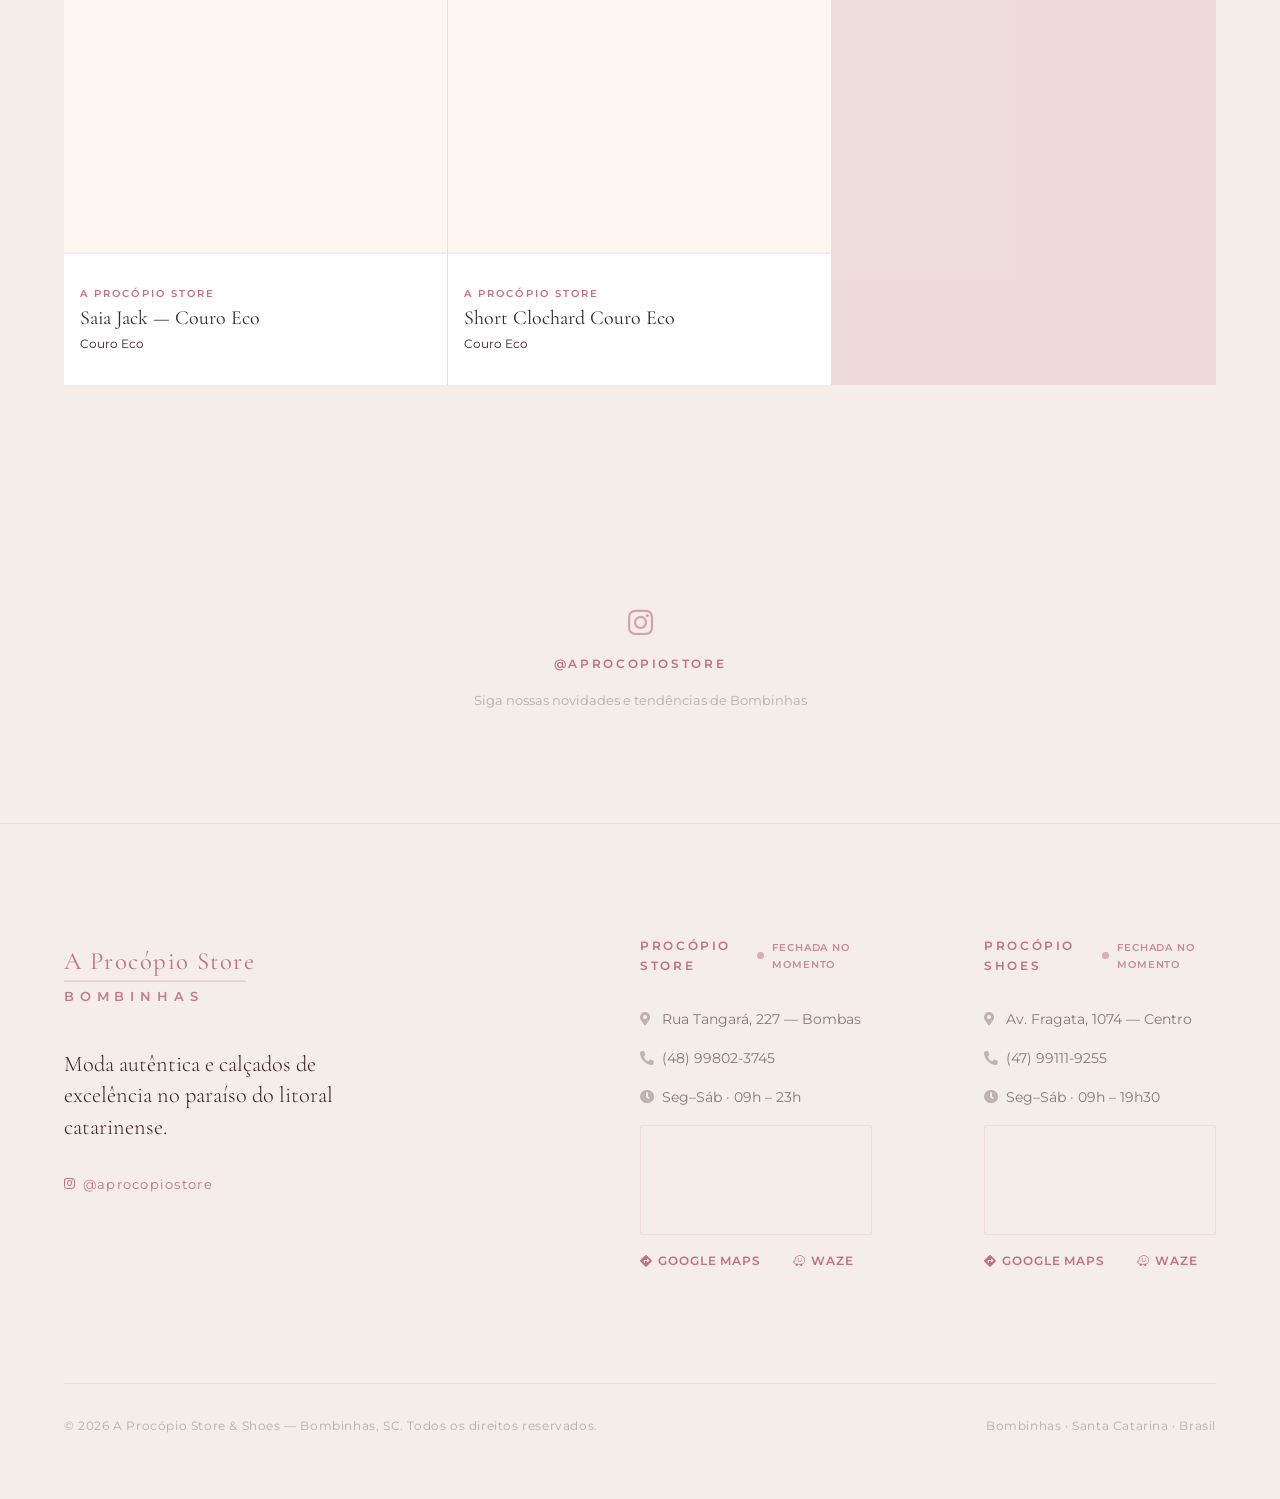
==== commit 162089a9: "feat: replace generic stock photos with real product images from aprocopiostore.com.br, add brand st" ====
--- a/index.html
+++ b/index.html
@@ -119,17 +119,17 @@
 
             <div class="hero-content">
                 <div class="hero-eyebrow">
-                    Boutique & Calçados · Bombinhas SC
+                    Boutique de Moda Feminina · Bombinhas SC
                 </div>
                 <h1 class="hero-heading">
-                    O estilo que o litoral<br>
-                    <em>sempre pediu</em>
+                    A boutique que<br>
+                    <em>Bombinhas merecia</em>
                 </h1>
                 <p class="hero-sub">
-                    Duas boutiques únicas onde moda resortwear e calçados de couro legítimo se encontram com a autenticidade do litoral catarinense.
+                    Há 6 anos vestindo mulheres que amam Bombinhas com curadoria de moda feminina, conjuntos, vestidos e acessórios premium — a dois passos do mar.
                 </p>
                 <div class="hero-actions">
-                    <a href="#lojas" class="btn btn-gold">Explorar Coleções</a>
+                    <a href="#vitrine" class="btn btn-gold">Ver Coleção</a>
                     <a href="#onde-estamos" class="btn btn-glass">Como Chegar</a>
                 </div>
             </div>
@@ -162,10 +162,44 @@
             </div>
             <div class="about-item reveal reveal-delay-3" role="listitem">
                 <div class="about-icon"><i class="fas fa-star"></i></div>
-                <div class="about-label">Tradição Local</div>
-                <div class="about-text">Referência em moda e calçados premium no litoral de SC</div>
+                <div class="about-label">+30.000 Peças Vendidas</div>
+                <div class="about-text">6 anos de tradição e milhares de clientes satisfeitas em Bombinhas</div>
             </div>
         </div>
+
+        <!-- ============================================
+             NOSSA HISTÓRIA — Narrativa de Marca
+             ============================================ -->
+        <section class="section bg-alt" id="sobre" style="padding: var(--s-xl) 0;">
+            <div class="container">
+                <div style="display:grid; grid-template-columns: 1fr 1fr; gap: var(--s-xl); align-items: center;" class="historia-grid">
+                    <div class="reveal-left">
+                        <span class="eyebrow">Nossa História</span>
+                        <h2 class="section-title" style="margin-bottom: var(--s-md);">6 anos de moda <em>com alma</em></h2>
+                        <p style="color:var(--c-text-muted);line-height:1.9;font-size:1rem;margin-bottom:var(--s-md);">
+                            A Procópio Store nasceu de um sonho simples: unir o amor pela moda com a vida autêntica do litoral catarinense. O que começou como uma forma de complementar a renda familiar, com curadoria apaixonada e atendimento humanizado, se tornou referência em Bombinhas.
+                        </p>
+                        <p style="color:var(--c-text-muted);line-height:1.9;font-size:1rem;margin-bottom:var(--s-lg);">
+                            Hoje somos uma equipe de 6 pessoas, mais de <strong style="color:var(--c-gold);">30.000 peças vendidas</strong> e clientes que voltam toda temporada. Nossa boutique fica na Rua Tangará, 227, no coração de Bombas — Bombinhas/SC, e nossa seleção reúne o melhor da moda feminina contemporânea.
+                        </p>
+                        <a href="https://aprocopiostore.com.br" target="_blank" rel="noopener noreferrer" class="btn btn-gold">
+                            Ver loja completa
+                        </a>
+                    </div>
+                    <div class="reveal-right" style="display:grid;grid-template-columns:1fr 1fr;gap:1rem;">
+                        <div style="background:var(--c-surface-2);border-radius:var(--r-md);overflow:hidden;aspect-ratio:3/4;border:1px solid var(--c-border);">
+                            <img src="https://dcdn-us.mitiendanube.com/stores/005/147/367/products/perla-4cd75a1059f190218917741174873616-640-0.webp" alt="Macaquinho Perla" style="width:100%;height:100%;object-fit:cover;" loading="lazy">
+                        </div>
+                        <div style="background:var(--c-surface-2);border-radius:var(--r-md);overflow:hidden;aspect-ratio:3/4;border:1px solid var(--c-border);margin-top:2rem;">
+                            <img src="https://dcdn-us.mitiendanube.com/stores/005/147/367/products/vestidopoa-0cb63f0e2149c57faf17741205507408-640-0.webp" alt="Vestido Poá" style="width:100%;height:100%;object-fit:cover;" loading="lazy">
+                        </div>
+                    </div>
+                </div>
+            </div>
+        </section>
+        <style>
+            @media(max-width:768px) { .historia-grid { grid-template-columns: 1fr !important; } }
+        </style>
 
         <!-- ============================================
              MOSAICO — SELETOR DE LOJAS
@@ -251,7 +285,7 @@
 
                 <div class="lookbook-tabs" role="tablist" aria-label="Filtros de Coleção">
                     <button class="tab-btn active" data-filter="Feminino"          role="tab" aria-selected="true">Feminino</button>
-                    <button class="tab-btn"         data-filter="Masculino"         role="tab" aria-selected="false">Masculino</button>
+                    <button class="tab-btn"         data-filter="Masculino"         role="tab" aria-selected="false">Conjuntos &amp; Looks</button>
                     <button class="tab-btn"         data-filter="Calçados Femininos" role="tab" aria-selected="false">Calçados Fem.</button>
                     <button class="tab-btn"         data-filter="Calçados Masculinos" role="tab" aria-selected="false">Calçados Masc.</button>
                 </div>
